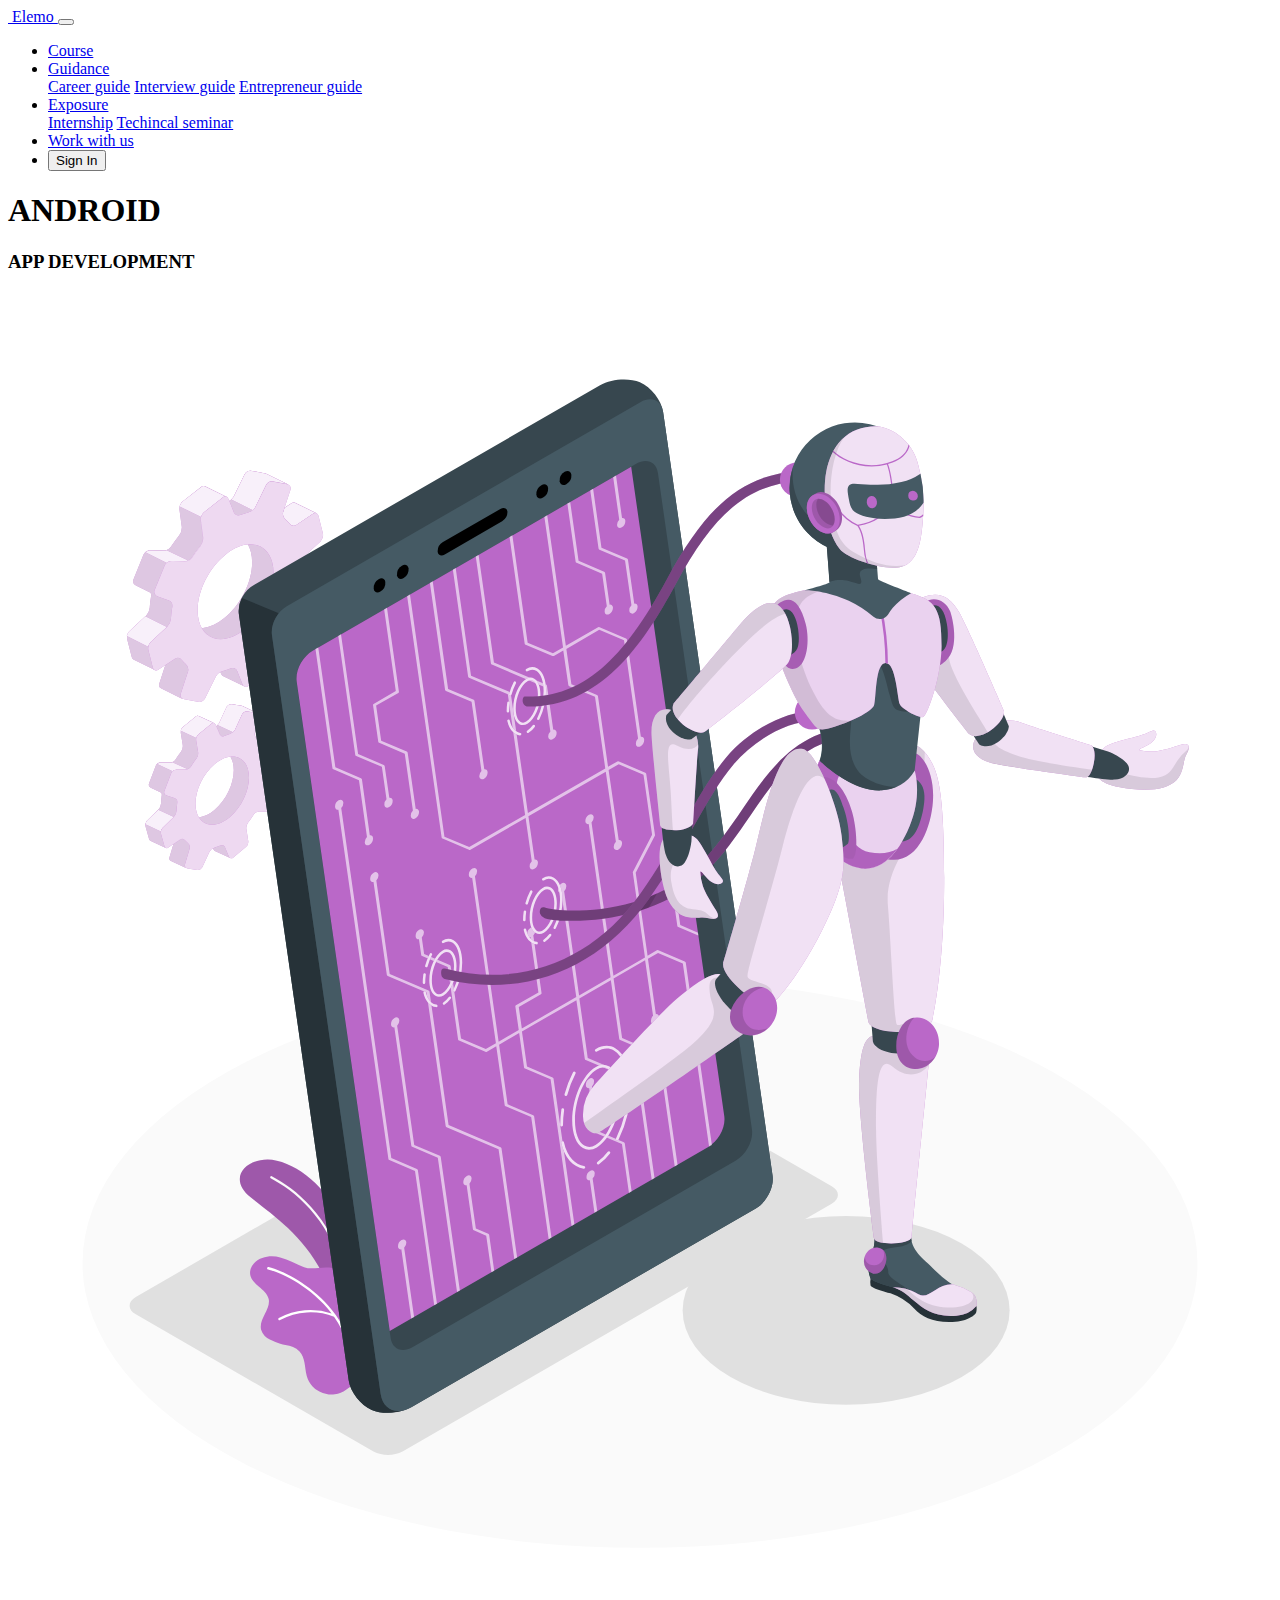
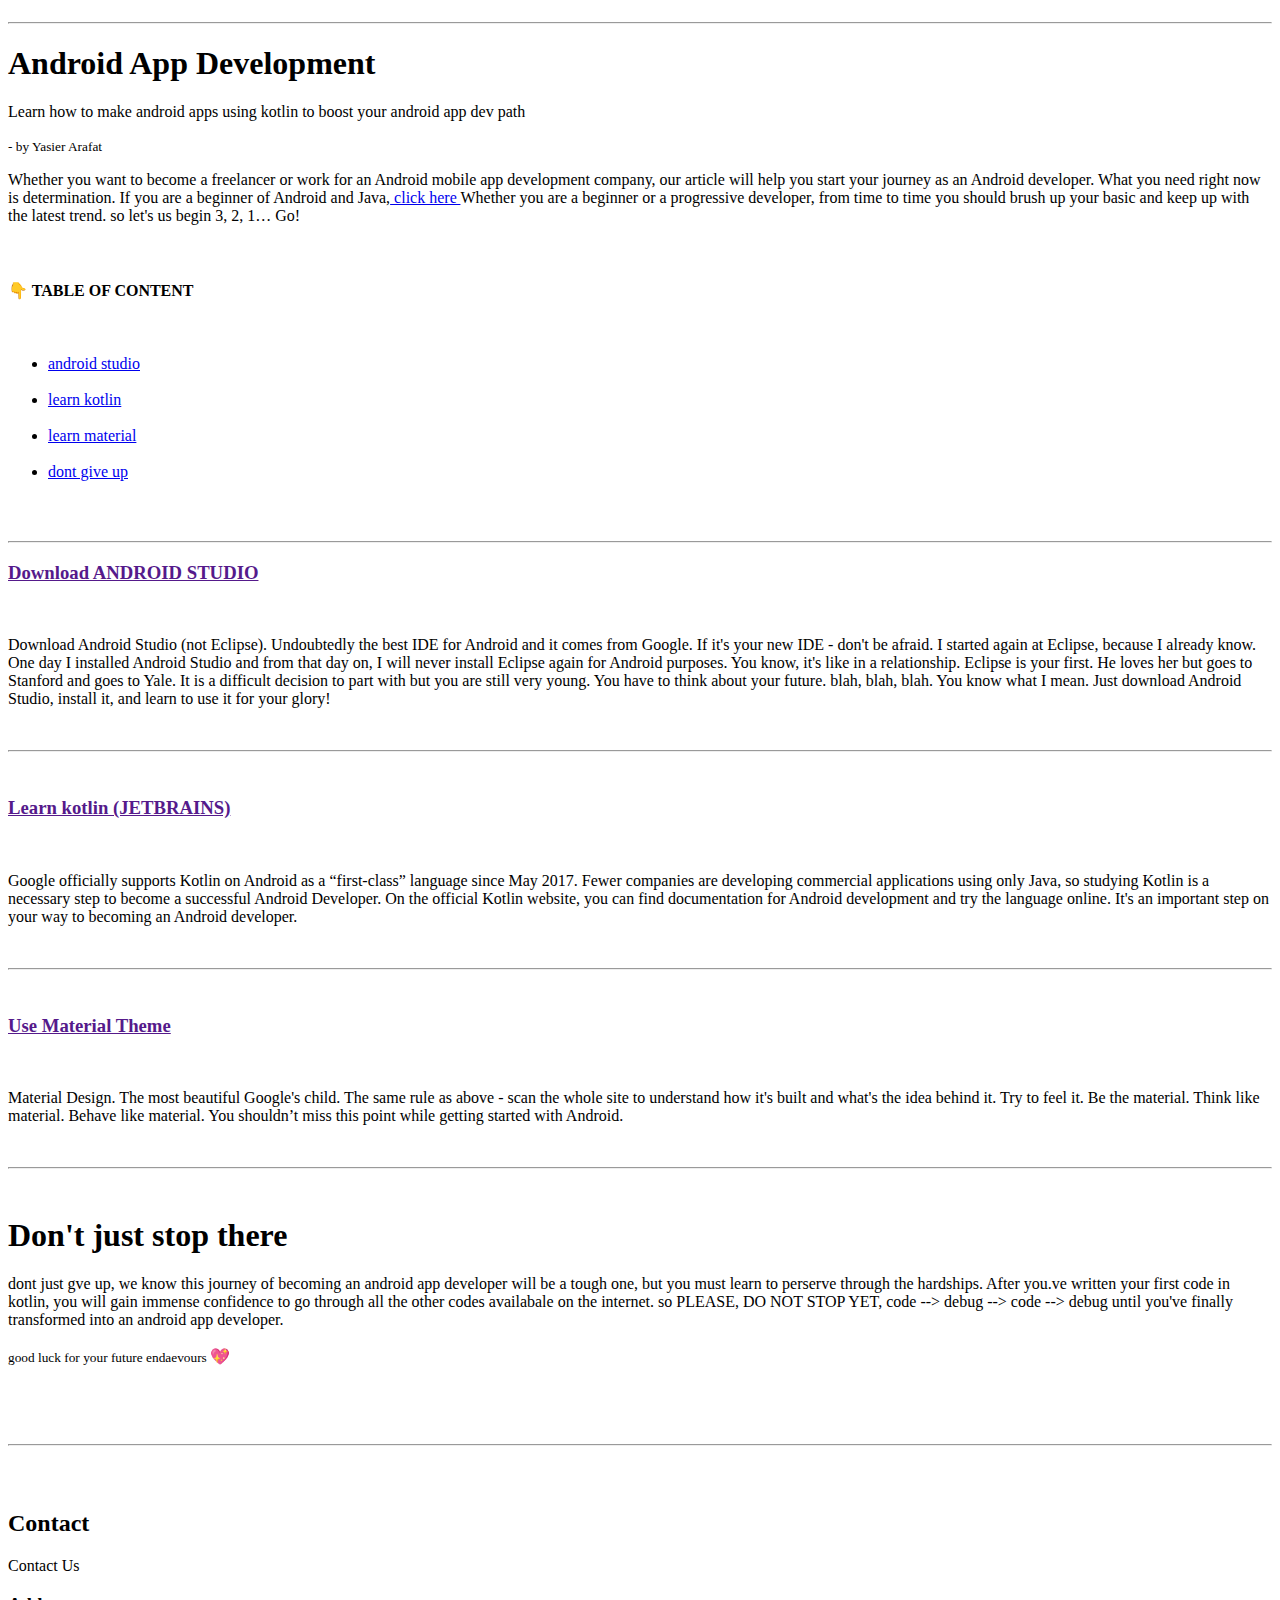
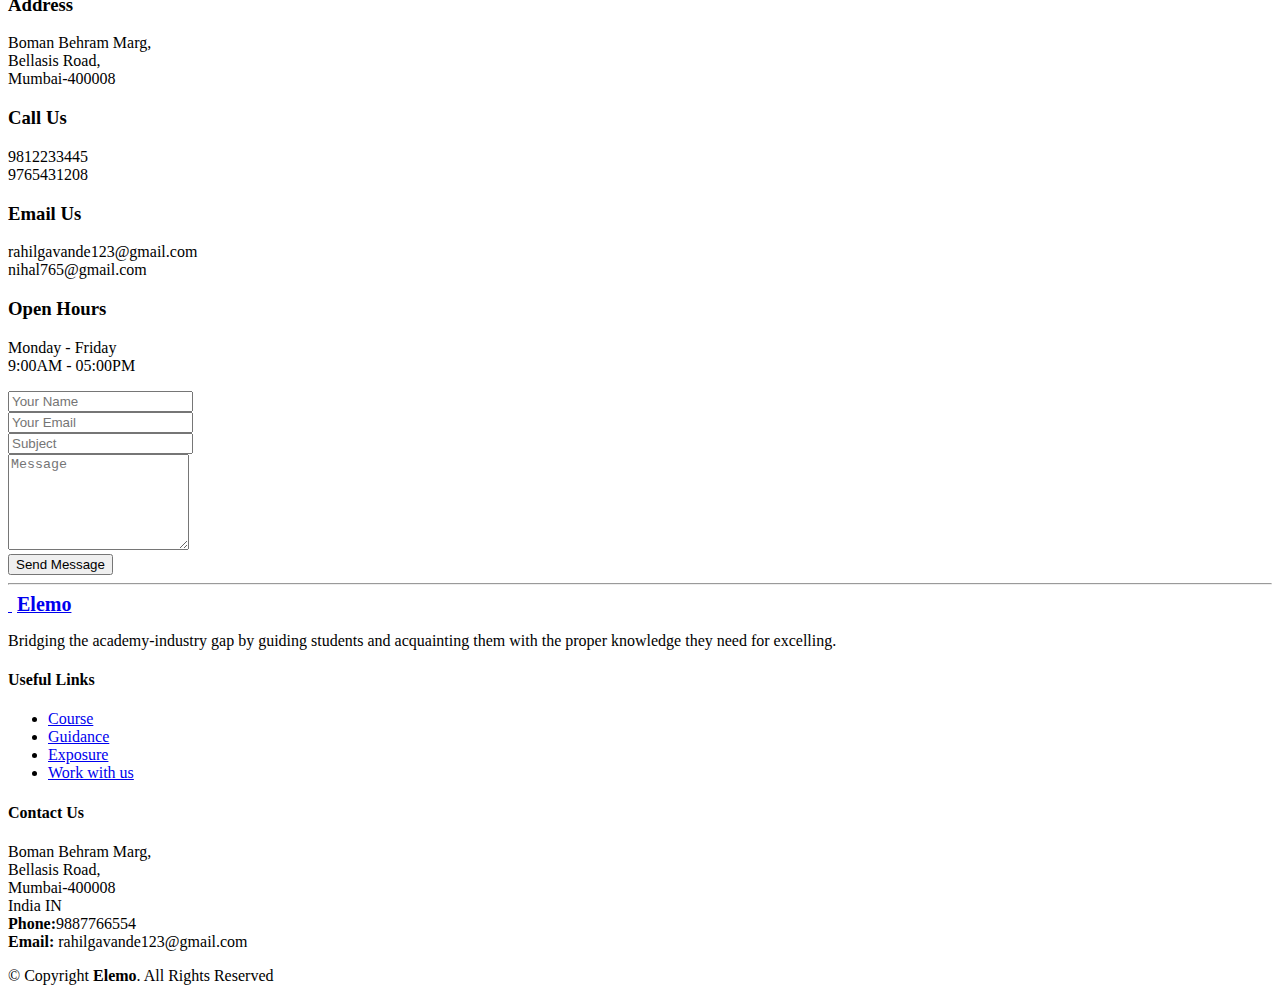
==== android-course.html @ d75564a5 "new" ====
<!doctype html>
<html lang="en">

<head>
	<!-- Required meta tags -->
	<meta charset="utf-8">
	<meta name="viewport" content="width=device-width, initial-scale=1, shrink-to-fit=no">
	<!-- flaticon-->
	<!-- <link rel=”stylesheet” href=”https://cdn-uicons.flaticon.com/uicons-regular-rounded/css/uicons-regular-rounded.css”> -->
	<!-- Bootstrap CSS -->
	<link rel="stylesheet" href="https://cdn.jsdelivr.net/npm/bootstrap@4.6.1/dist/css/bootstrap.min.css" integrity="sha384-zCbKRCUGaJDkqS1kPbPd7TveP5iyJE0EjAuZQTgFLD2ylzuqKfdKlfG/eSrtxUkn" crossorigin="anonymous">
	<!-- Font-awesome CDN-->
	<link rel="stylesheet" href="https://cdn.jsdelivr.net/npm/@fortawesome/fontawesome-free@5.15.4/css/fontawesome.min.css" integrity="sha384-jLKHWM3JRmfMU0A5x5AkjWkw/EYfGUAGagvnfryNV3F9VqM98XiIH7VBGVoxVSc7" crossorigin="anonymous">
	<!-- main css pge-->
	<link rel="stylesheet" href="assets/css/course-all.css">
	<script src="https://kit.fontawesome.com/c7712fda9c.js" crossorigin="anonymous"></script>
	<title>elemo</title>
</head>

<body>
	<nav class="navbar sticky-top navbar-expand-lg navbar-light">
		<a class="navbar-brand" href="/index.html"><img src="\assets\svg\preferences-options-settings-gear-svgrepo-com.svg" class="logo" alt=""> Elemo </a>
		<button class="navbar-toggler" type="button" data-toggle="collapse" data-target="#navbarNavDropdown" aria-controls="navbarNavDropdown" aria-expanded="false" aria-label="Toggle navigation"> <span class="navbar-toggler-icon"></span> </button>
		<div class="collapse navbar-collapse" id="navbarNavDropdown">
			<ul class="navbar-nav ml-auto">
				<li class="nav-item active">
					<!-- <a class="nav-link" href="#">Home <span class="sr-only">(current)</span></a> --><a class="nav-link" href="/course.html"> Course </a> </li>
				<li class="nav-item dropdown"> <a class="nav-link dropdown-toggle" href="#" id="navbarDropdownMenuLink" role="button" data-toggle="dropdown" aria-expanded="false">
                    Guidance
                    </a>
					<div class="dropdown-menu" aria-labelledby="navbarDropdownMenuLink"> <a class="dropdown-item" href="#">Career guide</a> <a class="dropdown-item" href="/interview.html">Interview guide</a> <a class="dropdown-item" href="#">Entrepreneur guide</a> </div>
				</li>
				<li class="nav-item dropdown"> <a class="nav-link dropdown-toggle" href="#" id="navbarDropdownMenuLink" role="button" data-toggle="dropdown" aria-expanded="false">
                    Exposure
                    </a>
					<div class="dropdown-menu" aria-labelledby="navbarDropdownMenuLink"> <a class="dropdown-item" href="#">Internship</a> <a class="dropdown-item" href="/seminar.html">Techincal seminar</a> </div>
				</li>
				<li class="nav-item"> <a class="nav-link" href="/intern_form.html">Work with us</a> </li>
				<li class="nav-item">
					<a href="/sig-in.html">
						<button type="button" class="btn">Sign In</button>
					</a>
				</li>
			</ul>
		</div>
	</nav>
	<!-- make it look like a card, add border box in h1,h3 and another one in the whole section , give it some shadow -->
	<section class=" d-flex align-items-center sec1">
		<div class="container">
			<div class="row">
				<div class="col-lg-6 d-flex flex-column justify-content-center">
					<h1 class="headings">ANDROID </h1>
					<h3 class="headings sec-head "> APP DEVELOPMENT   </h3> </div>
				<div class="col-lg-6 hero-img"> <img src="assets\svg\mainan.svg" class="img-fluid" alt="">
					<svg class="animated" id="freepik_stories-android" xmlns="http://www.w3.org/2000/svg" viewBox="0 0 500 500" version="1.1" xmlns:xlink="http://www.w3.org/1999/xlink" xmlns:svgjs="http://svgjs.com/svgjs">
						<style>
						svg#freepik_stories-android:not(.animated) .animable {
							opacity: 0;
						}
						
						svg#freepik_stories-android.animated #freepik--Floor--inject-12 {
							animation: 1s 1 forwards cubic-bezier(.36, -0.01, .5, 1.38) slideLeft;
							animation-delay: 0s;
						}
						
						svg#freepik_stories-android.animated #freepik--Shadows--inject-12 {
							animation: 1s 1 forwards cubic-bezier(.36, -0.01, .5, 1.38) slideRight;
							animation-delay: 0s;
						}
						
						svg#freepik_stories-android.animated #freepik--Plant--inject-12 {
							animation: 1s 1 forwards cubic-bezier(.36, -0.01, .5, 1.38) slideRight;
							animation-delay: 0s;
						}
						
						svg#freepik_stories-android.animated #freepik--Gears--inject-12 {
							animation: 1s 1 forwards cubic-bezier(.36, -0.01, .5, 1.38) lightSpeedLeft;
							animation-delay: 0s;
						}
						
						svg#freepik_stories-android.animated #freepik--Device--inject-12 {
							animation: 1s 1 forwards cubic-bezier(.36, -0.01, .5, 1.38) lightSpeedRight;
							animation-delay: 0s;
						}
						
						svg#freepik_stories-android.animated #freepik--Android--inject-12 {
							animation: 1s 1 forwards cubic-bezier(.36, -0.01, .5, 1.38) slideRight;
							animation-delay: 0s;
						}
						
						@keyframes slideLeft {
							0% {
								opacity: 0;
								transform: translateX(-30px);
							}
							100% {
								opacity: 1;
								transform: translateX(0);
							}
						}
						
						@keyframes slideRight {
							0% {
								opacity: 0;
								transform: translateX(30px);
							}
							100% {
								opacity: 1;
								transform: translateX(0);
							}
						}
						
						@keyframes lightSpeedLeft {
							from {
								transform: translate3d(-50%, 0, 0) skewX(20deg);
								opacity: 0;
							}
							60% {
								transform: skewX(-10deg);
								opacity: 1;
							}
							80% {
								transform: skewX(2deg);
							}
							to {
								opacity: 1;
								transform: translate3d(0, 0, 0);
							}
						}
						
						@keyframes lightSpeedRight {
							from {
								transform: translate3d(50%, 0, 0) skewX(-20deg);
								opacity: 0;
							}
							60% {
								transform: skewX(10deg);
								opacity: 1;
							}
							80% {
								transform: skewX(-2deg);
							}
							to {
								opacity: 1;
								transform: translate3d(0, 0, 0);
							}
						}
						</style>
						<g id="freepik--Floor--inject-12" class="animable" style="transform-origin: 250px 377.09px;">
							<ellipse id="freepik--floor--inject-12" cx="250" cy="377.09" rx="220.52" ry="112.57" style="fill: rgb(250, 250, 250); transform-origin: 250px 377.09px;" class="animable"></ellipse>
						</g>
						<g id="freepik--Shadows--inject-12" class="animable" style="transform-origin: 222.154px 371.97px;">
							<path id="freepik--Shadow--inject-12" d="M144.39,451.45,50.55,397.28c-3.27-1.89-3.27-5,0-6.85l169.6-97.94a13.11,13.11,0,0,1,11.86,0l93.83,54.17c3.28,1.89,3.28,5,0,6.85L156.25,451.45A13.11,13.11,0,0,1,144.39,451.45Z" style="fill: rgb(224, 224, 224); transform-origin: 188.199px 371.97px;" class="animable"></path>
							<ellipse id="freepik--shadow--inject-12" cx="331.54" cy="395.71" rx="64.67" ry="37.34" style="fill: rgb(224, 224, 224); transform-origin: 331.54px 395.71px;" class="animable"></ellipse>
						</g>
						<g id="freepik--Plant--inject-12" class="animable" style="transform-origin: 119.837px 382.542px;">
							<g id="freepik--Plants--inject-12" class="animable" style="transform-origin: 119.837px 382.542px;">
								<path d="M142.32,399.38s-2.27-22.05-8.69-36.33-16.7-24.12-27.29-26.55-20.7,6.14-10.24,14.6,28.51,19.8,34.13,46.51Z" style="fill: rgb(186, 104, 200); transform-origin: 117.009px 367.731px;" id="el0cl4b2ku9mf" class="animable"></path>
								<g id="eldg9k4yztr0n">
									<path d="M142.32,399.38s-2.27-22.05-8.69-36.33-16.7-24.12-27.29-26.55-20.7,6.14-10.24,14.6,28.51,19.8,34.13,46.51Z" style="opacity: 0.15; transform-origin: 117.009px 367.731px;" class="animable"></path>
								</g>
								<path d="M135.78,398.87a.45.45,0,0,1-.44-.43c-1.68-34.41-20.41-49.22-31.43-55a.45.45,0,0,1,.42-.79c11.18,5.86,30.19,20.89,31.9,55.74a.45.45,0,0,1-.42.47Z" style="fill: rgb(250, 250, 250); transform-origin: 119.972px 370.744px;" id="el3ja6wnpwly3" class="animable"></path>
								<path d="M96,379.27c-1,3.13,1.19,5.3,3.29,7.06,1.62,1.35,3.38,2.82,3.83,4.88.89,4.17-4,8-3,12.13a6.59,6.59,0,0,0,3.47,3.88,43.26,43.26,0,0,0,4.09,1.74,17.14,17.14,0,0,0,2.06.5,9.51,9.51,0,0,1,5.59,2.5c2.28,2.47,2,6.26,2.81,9.53l0,.11a10.07,10.07,0,0,0,15.6,5.5l11.51-8.2a15.44,15.44,0,0,0,1.9-13.75,12.24,12.24,0,0,0-3.94-5.79c-2.18-1.71-4.41-2.3-5.59-5.1a25.51,25.51,0,0,1-1.31-5.84,13.68,13.68,0,0,0-1.89-5.63,10.38,10.38,0,0,0-7.36-4c-3.33-.42-6.81,1-9.93-.16s-6.13-3-9.45-3.87c-3.62-.91-7.79-.42-10.5,2.51A5.43,5.43,0,0,0,96,379.27Z" style="fill: rgb(186, 104, 200); transform-origin: 121.864px 401.674px;" id="el41z0fxwkaaa" class="animable"></path>
								<path d="M129.72,397.68a.56.56,0,0,0-.14-.2c-8.56-12.12-22-17.87-26.51-18.88a.47.47,0,0,0-.56.36.48.48,0,0,0,.36.57c4.29,1,16.75,6.27,25.14,17.39a26.19,26.19,0,0,0-20.88,1.82.48.48,0,0,0-.14.66.5.5,0,0,0,.38.22.57.57,0,0,0,.28-.08,25.27,25.27,0,0,1,21.32-1.3,39.77,39.77,0,0,1,7.13,24.47.48.48,0,0,0,.42.49h0a.48.48,0,0,0,.49-.46A40.59,40.59,0,0,0,129.72,397.68Z" style="fill: rgb(255, 255, 255); transform-origin: 119.774px 400.895px;" id="elbpfm37wyk7p" class="animable"></path>
							</g>
						</g>
						<g id="freepik--Gears--inject-12" class="animable" style="transform-origin: 85.8174px 142.549px;">
							<g id="freepik--gears--inject-12" class="animable" style="transform-origin: 85.8174px 142.549px;">
								<path d="M101,164.6h0a1,1,0,0,0-1,.13l-2,1.38-.36,1.19a2.23,2.23,0,0,0,.78,2.15,9.54,9.54,0,0,1,1.06,1,1.54,1.54,0,0,0,2,.31l4.64-3.23a1,1,0,0,1,1-.14Zm-6,17.09c-1-3.66-3.74-5.39-7-5a9.1,9.1,0,0,1,.88,2.13c1.64,5.81-1.6,14.3-7.21,19a12.09,12.09,0,0,1-6.08,2.9c2.34,3.84,7.38,4,12.23,0C93.33,196,96.56,187.5,94.92,181.69Zm-2.22-25h0a1.25,1.25,0,0,0-.4-.13l-3.78-.6a2,2,0,0,0-2,1l-2.92,6.32a2.77,2.77,0,0,1-.7.86h0a3.52,3.52,0,0,1-.56.39l1.4,3.32a1.34,1.34,0,0,0,1.82.65,19.9,19.9,0,0,1,2.22-.8A3.55,3.55,0,0,0,89,167a2.57,2.57,0,0,0,.71-.86l2.91-6.33a2,2,0,0,1,2-1l3.79.6a1.41,1.41,0,0,1,.38.11Zm-4.9,60.11a1,1,0,0,1-.4-.5l-1.61-3.8A1.35,1.35,0,0,0,84,211.8a18,18,0,0,1-2.22.8,2.62,2.62,0,0,0-.69.31l.21.49a1.06,1.06,0,0,0,.53.57h0ZM75.42,160.57a1.16,1.16,0,0,0-.42-.08,1.09,1.09,0,0,0-.66.28l-5.19,4.3a1.21,1.21,0,0,0-.19.2.65.65,0,0,0-.13.16,3,3,0,0,0-.42.83,1.17,1.17,0,0,1,0,.2h0a2.05,2.05,0,0,0-.06.84l.78,4.89a3.57,3.57,0,0,1-.64,2.41,39.25,39.25,0,0,0-2.29,3.28,2.59,2.59,0,0,1-1.14.93,2.7,2.7,0,0,1-.48.16.85.85,0,0,1-.23,0,1.12,1.12,0,0,1-.32,0H60.32l-.29,0-.26.07h0a1.69,1.69,0,0,0-.28.12,2.76,2.76,0,0,0-.49.32,2,2,0,0,0-.51.7l-2.71,7.13a1.33,1.33,0,0,0,.72,1.65L60.64,191a1.52,1.52,0,0,1,.18.95,27.8,27.8,0,0,0-.31,3.36,3.8,3.8,0,0,1-1,2.31l-.05,0L55,202.07a1.64,1.64,0,0,0-.21.25s0,0,0,.05a1.17,1.17,0,0,0-.17.31,2.42,2.42,0,0,0-.21,1.68l1.39,4.93a1.08,1.08,0,0,0,.5.66l6.12,2.84a1,1,0,0,1-.47-.64l-1.39-4.93a2.06,2.06,0,0,1,0-1,2.43,2.43,0,0,1,.65-1.33l4.48-4.37,0-.05a3.87,3.87,0,0,0,1-2.32,25.92,25.92,0,0,1,.31-3.35,1.73,1.73,0,0,0-1.16-1.8l-3-1a1.36,1.36,0,0,1-.92-1.73l2.71-7.13a1.91,1.91,0,0,1,.51-.7,2.28,2.28,0,0,1,1.44-.56h3.59a2.33,2.33,0,0,0,1-.23,2.54,2.54,0,0,0,1.14-.93c.71-1.13,1.48-2.23,2.29-3.28a3.53,3.53,0,0,0,.64-2.41l-.78-4.88a2,2,0,0,1,0-.86,2.66,2.66,0,0,1,.8-1.38l5.19-4.3a1,1,0,0,1,1.08-.2ZM71.92,213a2.26,2.26,0,0,0-.78-2.15,8.67,8.67,0,0,1-1.06-1,1.54,1.54,0,0,0-2-.33l-2.66,1.84-1.56,5.22a1.13,1.13,0,0,0,.62,1.37h0l6.16,2.87a1.15,1.15,0,0,1-.62-1.39Z" style="fill: rgb(186, 104, 200); transform-origin: 80.7323px 188.382px;" id="el8f8wk0gp7pp" class="animable"></path>
								<g id="elhy1ik0wp1xd">
									<path d="M101,164.6h0a1,1,0,0,0-1,.13l-2,1.38-.36,1.19a2.23,2.23,0,0,0,.78,2.15,9.54,9.54,0,0,1,1.06,1,1.54,1.54,0,0,0,2,.31l4.64-3.23a1,1,0,0,1,1-.14Zm-6,17.09c-1-3.66-3.74-5.39-7-5a9.1,9.1,0,0,1,.88,2.13c1.64,5.81-1.6,14.3-7.21,19a12.09,12.09,0,0,1-6.08,2.9c2.34,3.84,7.38,4,12.23,0C93.33,196,96.56,187.5,94.92,181.69Zm-2.22-25h0a1.25,1.25,0,0,0-.4-.13l-3.78-.6a2,2,0,0,0-2,1l-2.92,6.32a2.77,2.77,0,0,1-.7.86h0a3.52,3.52,0,0,1-.56.39l1.4,3.32a1.34,1.34,0,0,0,1.82.65,19.9,19.9,0,0,1,2.22-.8A3.55,3.55,0,0,0,89,167a2.57,2.57,0,0,0,.71-.86l2.91-6.33a2,2,0,0,1,2-1l3.79.6a1.41,1.41,0,0,1,.38.11Zm-4.9,60.11a1,1,0,0,1-.4-.5l-1.61-3.8A1.35,1.35,0,0,0,84,211.8a18,18,0,0,1-2.22.8,2.62,2.62,0,0,0-.69.31l.21.49a1.06,1.06,0,0,0,.53.57h0ZM75.42,160.57a1.16,1.16,0,0,0-.42-.08,1.09,1.09,0,0,0-.66.28l-5.19,4.3a1.21,1.21,0,0,0-.19.2.65.65,0,0,0-.13.16,3,3,0,0,0-.42.83,1.17,1.17,0,0,1,0,.2h0a2.05,2.05,0,0,0-.06.84l.78,4.89a3.57,3.57,0,0,1-.64,2.41,39.25,39.25,0,0,0-2.29,3.28,2.59,2.59,0,0,1-1.14.93,2.7,2.7,0,0,1-.48.16.85.85,0,0,1-.23,0,1.12,1.12,0,0,1-.32,0H60.32l-.29,0-.26.07h0a1.69,1.69,0,0,0-.28.12,2.76,2.76,0,0,0-.49.32,2,2,0,0,0-.51.7l-2.71,7.13a1.33,1.33,0,0,0,.72,1.65L60.64,191a1.52,1.52,0,0,1,.18.95,27.8,27.8,0,0,0-.31,3.36,3.8,3.8,0,0,1-1,2.31l-.05,0L55,202.07a1.64,1.64,0,0,0-.21.25s0,0,0,.05a1.17,1.17,0,0,0-.17.31,2.42,2.42,0,0,0-.21,1.68l1.39,4.93a1.08,1.08,0,0,0,.5.66l6.12,2.84a1,1,0,0,1-.47-.64l-1.39-4.93a2.06,2.06,0,0,1,0-1,2.43,2.43,0,0,1,.65-1.33l4.48-4.37,0-.05a3.87,3.87,0,0,0,1-2.32,25.92,25.92,0,0,1,.31-3.35,1.73,1.73,0,0,0-1.16-1.8l-3-1a1.36,1.36,0,0,1-.92-1.73l2.71-7.13a1.91,1.91,0,0,1,.51-.7,2.28,2.28,0,0,1,1.44-.56h3.59a2.33,2.33,0,0,0,1-.23,2.54,2.54,0,0,0,1.14-.93c.71-1.13,1.48-2.23,2.29-3.28a3.53,3.53,0,0,0,.64-2.41l-.78-4.88a2,2,0,0,1,0-.86,2.66,2.66,0,0,1,.8-1.38l5.19-4.3a1,1,0,0,1,1.08-.2ZM71.92,213a2.26,2.26,0,0,0-.78-2.15,8.67,8.67,0,0,1-1.06-1,1.54,1.54,0,0,0-2-.33l-2.66,1.84-1.56,5.22a1.13,1.13,0,0,0,.62,1.37h0l6.16,2.87a1.15,1.15,0,0,1-.62-1.39Z" style="fill: rgb(255, 255, 255); opacity: 0.7; transform-origin: 80.7323px 188.382px;" class="animable"></path>
								</g>
								<g id="eltkoksletp7">
									<path d="M101,164.6h0a1,1,0,0,0-1,.13l-2,1.38-.36,1.19a2.23,2.23,0,0,0,.78,2.15,9.54,9.54,0,0,1,1.06,1,1.54,1.54,0,0,0,2,.31l4.64-3.23a1,1,0,0,1,1-.14Zm-6,17.09c-1-3.66-3.74-5.39-7-5a9.1,9.1,0,0,1,.88,2.13c1.64,5.81-1.6,14.3-7.21,19a12.09,12.09,0,0,1-6.08,2.9c2.34,3.84,7.38,4,12.23,0C93.33,196,96.56,187.5,94.92,181.69Zm-2.22-25h0a1.25,1.25,0,0,0-.4-.13l-3.78-.6a2,2,0,0,0-2,1l-2.92,6.32a2.77,2.77,0,0,1-.7.86h0a3.52,3.52,0,0,1-.56.39l1.4,3.32a1.34,1.34,0,0,0,1.82.65,19.9,19.9,0,0,1,2.22-.8A3.55,3.55,0,0,0,89,167a2.57,2.57,0,0,0,.71-.86l2.91-6.33a2,2,0,0,1,2-1l3.79.6a1.41,1.41,0,0,1,.38.11Zm-4.9,60.11a1,1,0,0,1-.4-.5l-1.61-3.8A1.35,1.35,0,0,0,84,211.8a18,18,0,0,1-2.22.8,2.62,2.62,0,0,0-.69.31l.21.49a1.06,1.06,0,0,0,.53.57h0ZM75.42,160.57a1.16,1.16,0,0,0-.42-.08,1.09,1.09,0,0,0-.66.28l-5.19,4.3a1.21,1.21,0,0,0-.19.2.65.65,0,0,0-.13.16,3,3,0,0,0-.42.83,1.17,1.17,0,0,1,0,.2h0a2.05,2.05,0,0,0-.06.84l.78,4.89a3.57,3.57,0,0,1-.64,2.41,39.25,39.25,0,0,0-2.29,3.28,2.59,2.59,0,0,1-1.14.93,2.7,2.7,0,0,1-.48.16.85.85,0,0,1-.23,0,1.12,1.12,0,0,1-.32,0H60.32l-.29,0-.26.07h0a1.69,1.69,0,0,0-.28.12,2.76,2.76,0,0,0-.49.32,2,2,0,0,0-.51.7l-2.71,7.13a1.33,1.33,0,0,0,.72,1.65L60.64,191a1.52,1.52,0,0,1,.18.95,27.8,27.8,0,0,0-.31,3.36,3.8,3.8,0,0,1-1,2.31l-.05,0L55,202.07a1.64,1.64,0,0,0-.21.25s0,0,0,.05a1.17,1.17,0,0,0-.17.31,2.42,2.42,0,0,0-.21,1.68l1.39,4.93a1.08,1.08,0,0,0,.5.66l6.12,2.84a1,1,0,0,1-.47-.64l-1.39-4.93a2.06,2.06,0,0,1,0-1,2.43,2.43,0,0,1,.65-1.33l4.48-4.37,0-.05a3.87,3.87,0,0,0,1-2.32,25.92,25.92,0,0,1,.31-3.35,1.73,1.73,0,0,0-1.16-1.8l-3-1a1.36,1.36,0,0,1-.92-1.73l2.71-7.13a1.91,1.91,0,0,1,.51-.7,2.28,2.28,0,0,1,1.44-.56h3.59a2.33,2.33,0,0,0,1-.23,2.54,2.54,0,0,0,1.14-.93c.71-1.13,1.48-2.23,2.29-3.28a3.53,3.53,0,0,0,.64-2.41l-.78-4.88a2,2,0,0,1,0-.86,2.66,2.66,0,0,1,.8-1.38l5.19-4.3a1,1,0,0,1,1.08-.2ZM71.92,213a2.26,2.26,0,0,0-.78-2.15,8.67,8.67,0,0,1-1.06-1,1.54,1.54,0,0,0-2-.33l-2.66,1.84-1.56,5.22a1.13,1.13,0,0,0,.62,1.37h0l6.16,2.87a1.15,1.15,0,0,1-.62-1.39Z" style="opacity: 0.05; transform-origin: 80.7323px 188.382px;" class="animable"></path>
								</g>
								<path d="M65.61,200.56l-4.48,4.37a2.43,2.43,0,0,0-.65,1.33l-6.13-2.85a2.94,2.94,0,0,1,.22-.73,1.17,1.17,0,0,1,.17-.31s0,0,0-.05a1.64,1.64,0,0,1,.21-.25l4.5-4.37Z" style="fill: rgb(186, 104, 200); transform-origin: 59.98px 201.98px;" id="el3i2v8hktx2p" class="animable"></path>
								<path d="M71.16,181.67a2.33,2.33,0,0,1-1,.23H66.55a2.28,2.28,0,0,0-1.44.56L59,179.61a2.76,2.76,0,0,1,.49-.32,1.69,1.69,0,0,1,.28-.12h0l.26-.07.29,0H64a1.12,1.12,0,0,0,.32,0l.23,0,.46-.17h0Z" style="fill: rgb(186, 104, 200); transform-origin: 65.08px 180.695px;" id="el8ka6m99sgla" class="animable"></path>
								<path d="M107.08,167.44a1,1,0,0,0-1,.16l-4.64,3.23a1.55,1.55,0,0,1-2-.33,8.67,8.67,0,0,0-1.06-1,2.23,2.23,0,0,1-.78-2.15l.36-1.18,2-1.39a1,1,0,0,1,1-.14h0Z" style="fill: rgb(186, 104, 200); transform-origin: 102.32px 167.811px;" id="el5yctxwy21a" class="animable"></path>
								<path d="M98.83,159.5a1.41,1.41,0,0,0-.38-.11l-3.79-.6a2,2,0,0,0-2,1l-2.91,6.33A2.57,2.57,0,0,1,89,167l-6.14-2.86a2.77,2.77,0,0,0,.7-.86l2.92-6.32a2,2,0,0,1,2-1l3.78.6a1.25,1.25,0,0,1,.4.13h0Z" style="fill: rgb(186, 104, 200); transform-origin: 90.845px 161.472px;" id="elxnt3bv5ombp" class="animable"></path>
								<path d="M81.57,163.43a1,1,0,0,0-1.08.2l-5.19,4.3a2.66,2.66,0,0,0-.8,1.38l-6.14-2.85a1.17,1.17,0,0,0,0-.2,3,3,0,0,1,.42-.83.65.65,0,0,1,.13-.16,1.21,1.21,0,0,1,.19-.2l5.19-4.3a1.09,1.09,0,0,1,.66-.28,1.16,1.16,0,0,1,.42.08Z" style="fill: rgb(186, 104, 200); transform-origin: 74.965px 164.9px;" id="ely75dujuvw4r" class="animable"></path>
								<g id="el1d2xylu15qm">
									<path d="M65.61,200.56l-4.48,4.37a2.43,2.43,0,0,0-.65,1.33l-6.13-2.85a2.94,2.94,0,0,1,.22-.73,1.17,1.17,0,0,1,.17-.31s0,0,0-.05a1.64,1.64,0,0,1,.21-.25l4.5-4.37Z" style="fill: rgb(255, 255, 255); opacity: 0.9; transform-origin: 59.98px 201.98px;" class="animable"></path>
								</g>
								<g id="elzo8ltbbsh9j">
									<path d="M71.16,181.67a2.33,2.33,0,0,1-1,.23H66.55a2.28,2.28,0,0,0-1.44.56L59,179.61a2.76,2.76,0,0,1,.49-.32,1.69,1.69,0,0,1,.28-.12h0l.26-.07.29,0H64a1.12,1.12,0,0,0,.32,0l.23,0,.46-.17h0Z" style="fill: rgb(255, 255, 255); opacity: 0.9; transform-origin: 65.08px 180.695px;" class="animable"></path>
								</g>
								<g id="elcnirzg6f9fd">
									<path d="M107.08,167.44a1,1,0,0,0-1,.16l-4.64,3.23a1.55,1.55,0,0,1-2-.33,8.67,8.67,0,0,0-1.06-1,2.23,2.23,0,0,1-.78-2.15l.36-1.18,2-1.39a1,1,0,0,1,1-.14h0Z" style="fill: rgb(255, 255, 255); opacity: 0.9; transform-origin: 102.32px 167.811px;" class="animable"></path>
								</g>
								<g id="elekevavvbmib">
									<path d="M98.83,159.5a1.41,1.41,0,0,0-.38-.11l-3.79-.6a2,2,0,0,0-2,1l-2.91,6.33A2.57,2.57,0,0,1,89,167l-6.14-2.86a2.77,2.77,0,0,0,.7-.86l2.92-6.32a2,2,0,0,1,2-1l3.78.6a1.25,1.25,0,0,1,.4.13h0Z" style="fill: rgb(255, 255, 255); opacity: 0.9; transform-origin: 90.845px 161.472px;" class="animable"></path>
								</g>
								<g id="el2a8afn4qz5q">
									<path d="M81.57,163.43a1,1,0,0,0-1.08.2l-5.19,4.3a2.66,2.66,0,0,0-.8,1.38l-6.14-2.85a1.17,1.17,0,0,0,0-.2,3,3,0,0,1,.42-.83.65.65,0,0,1,.13-.16,1.21,1.21,0,0,1,.19-.2l5.19-4.3a1.09,1.09,0,0,1,.66-.28,1.16,1.16,0,0,1,.42.08Z" style="fill: rgb(255, 255, 255); opacity: 0.9; transform-origin: 74.965px 164.9px;" class="animable"></path>
								</g>
								<path d="M109,173.05l-1.38-4.93a.93.93,0,0,0-1.53-.52l-4.64,3.22a1.53,1.53,0,0,1-2-.32,8.67,8.67,0,0,0-1.06-1,2.26,2.26,0,0,1-.78-2.15l1.93-6.4a1.2,1.2,0,0,0-1.07-1.52l-3.78-.6a2,2,0,0,0-2,1l-2.91,6.32a3.48,3.48,0,0,1-2,1.56,18.56,18.56,0,0,0-2.22.8,1.34,1.34,0,0,1-1.83-.66L82.1,164a1,1,0,0,0-1.61-.38l-5.19,4.3a2.66,2.66,0,0,0-.85,2.23l.79,4.89a3.54,3.54,0,0,1-.65,2.41,39.25,39.25,0,0,0-2.29,3.28,2.78,2.78,0,0,1-2.16,1.17H66.55a2.18,2.18,0,0,0-1.94,1.26L61.9,190.3a1.34,1.34,0,0,0,.91,1.73l3,1a1.72,1.72,0,0,1,1.17,1.8,25.76,25.76,0,0,0-.31,3.35,3.87,3.87,0,0,1-1,2.32l-4.53,4.42a2.53,2.53,0,0,0-.62,2.29l1.39,4.93a.92.92,0,0,0,1.52.52l4.64-3.22a1.53,1.53,0,0,1,2,.32,9.44,9.44,0,0,0,1.06,1,2.26,2.26,0,0,1,.78,2.15L70,219.36a1.2,1.2,0,0,0,1.07,1.52l3.78.6a2,2,0,0,0,2-1l2.91-6.32a3.47,3.47,0,0,1,2-1.56,19.21,19.21,0,0,0,2.22-.8,1.33,1.33,0,0,1,1.82.66l1.61,3.8a1,1,0,0,0,1.62.38l5.18-4.3a2.66,2.66,0,0,0,.85-2.23l-.79-4.89a3.54,3.54,0,0,1,.65-2.41,39.25,39.25,0,0,0,2.29-3.28,2.78,2.78,0,0,1,2.16-1.17H103a2.2,2.2,0,0,0,2-1.26l2.71-7.13a1.35,1.35,0,0,0-.92-1.73l-3-1a1.72,1.72,0,0,1-1.16-1.8,29.8,29.8,0,0,0,.31-3.35,3.8,3.8,0,0,1,1-2.32l4.54-4.42A2.56,2.56,0,0,0,109,173.05ZM87.71,200.66c-5.62,4.66-11.5,3.73-13.13-2.08s1.59-14.3,7.21-19,11.5-3.73,13.13,2.08S93.33,196,87.71,200.66Z" style="fill: rgb(186, 104, 200); transform-origin: 84.7703px 190.155px;" id="eltyty33srr7q" class="animable"></path>
								<g id="elk4ltu2tqdgf">
									<path d="M109,173.05l-1.38-4.93a.93.93,0,0,0-1.53-.52l-4.64,3.22a1.53,1.53,0,0,1-2-.32,8.67,8.67,0,0,0-1.06-1,2.26,2.26,0,0,1-.78-2.15l1.93-6.4a1.2,1.2,0,0,0-1.07-1.52l-3.78-.6a2,2,0,0,0-2,1l-2.91,6.32a3.48,3.48,0,0,1-2,1.56,18.56,18.56,0,0,0-2.22.8,1.34,1.34,0,0,1-1.83-.66L82.1,164a1,1,0,0,0-1.61-.38l-5.19,4.3a2.66,2.66,0,0,0-.85,2.23l.79,4.89a3.54,3.54,0,0,1-.65,2.41,39.25,39.25,0,0,0-2.29,3.28,2.78,2.78,0,0,1-2.16,1.17H66.55a2.18,2.18,0,0,0-1.94,1.26L61.9,190.3a1.34,1.34,0,0,0,.91,1.73l3,1a1.72,1.72,0,0,1,1.17,1.8,25.76,25.76,0,0,0-.31,3.35,3.87,3.87,0,0,1-1,2.32l-4.53,4.42a2.53,2.53,0,0,0-.62,2.29l1.39,4.93a.92.92,0,0,0,1.52.52l4.64-3.22a1.53,1.53,0,0,1,2,.32,9.44,9.44,0,0,0,1.06,1,2.26,2.26,0,0,1,.78,2.15L70,219.36a1.2,1.2,0,0,0,1.07,1.52l3.78.6a2,2,0,0,0,2-1l2.91-6.32a3.47,3.47,0,0,1,2-1.56,19.21,19.21,0,0,0,2.22-.8,1.33,1.33,0,0,1,1.82.66l1.61,3.8a1,1,0,0,0,1.62.38l5.18-4.3a2.66,2.66,0,0,0,.85-2.23l-.79-4.89a3.54,3.54,0,0,1,.65-2.41,39.25,39.25,0,0,0,2.29-3.28,2.78,2.78,0,0,1,2.16-1.17H103a2.2,2.2,0,0,0,2-1.26l2.71-7.13a1.35,1.35,0,0,0-.92-1.73l-3-1a1.72,1.72,0,0,1-1.16-1.8,29.8,29.8,0,0,0,.31-3.35,3.8,3.8,0,0,1,1-2.32l4.54-4.42A2.56,2.56,0,0,0,109,173.05ZM87.71,200.66c-5.62,4.66-11.5,3.73-13.13-2.08s1.59-14.3,7.21-19,11.5-3.73,13.13,2.08S93.33,196,87.71,200.66Z" style="fill: rgb(255, 255, 255); opacity: 0.75; transform-origin: 84.7703px 190.155px;" class="animable"></path>
								</g>
								<path d="M113.59,76.25h0a1.4,1.4,0,0,0-1.43.15l-2.84,1.87-.54,1.66a3.11,3.11,0,0,0,1,3,14.83,14.83,0,0,1,1.46,1.5,2.15,2.15,0,0,0,2.81.51l6.61-4.36a1.45,1.45,0,0,1,1.4-.17Zm-9,23.73c-1.33-5.17-5.07-7.69-9.67-7.23a12.43,12.43,0,0,1,1.16,3c2.09,8.19-2.73,20-10.76,26.31a16.94,16.94,0,0,1-8.61,3.86c3.15,5.46,10.2,5.83,17.12.36C101.84,120,106.66,108.17,104.57,100Zm-2.25-35.15h0a2.3,2.3,0,0,0-.56-.19l-5.27-1A2.78,2.78,0,0,0,93.63,65l-4.31,8.76a3.8,3.8,0,0,1-1,1.17h0a4.32,4.32,0,0,1-.8.54l1.85,4.69a1.89,1.89,0,0,0,2.53,1,24.53,24.53,0,0,1,3.14-1,5.32,5.32,0,0,0,1.79-.94,3.46,3.46,0,0,0,1-1.19l4.3-8.75A2.79,2.79,0,0,1,105,67.89l5.29,1a1.83,1.83,0,0,1,.53.17Zm-8.95,84a1.5,1.5,0,0,1-.54-.72l-2.13-5.38a1.88,1.88,0,0,0-2.53-1A24.62,24.62,0,0,1,85,142.81a4.27,4.27,0,0,0-1,.41l.28.69a1.44,1.44,0,0,0,.72.82h0ZM78,69.73a1.27,1.27,0,0,0-.58-.13,1.56,1.56,0,0,0-.93.36l-7.42,5.85a1.77,1.77,0,0,0-.28.27,1,1,0,0,0-.19.22A4.35,4.35,0,0,0,68,77.45c0,.09,0,.19-.07.28h0a2.85,2.85,0,0,0-.12,1.17l.93,6.87a5,5,0,0,1-1,3.35c-1.18,1.45-2.28,3-3.31,4.52a3.64,3.64,0,0,1-1.64,1.26,2.74,2.74,0,0,1-.67.21,1.65,1.65,0,0,1-.32.06,2.27,2.27,0,0,1-.45,0l-5-.12h-.13a1.83,1.83,0,0,0-.4,0,1.53,1.53,0,0,0-.37.08s0,0,0,0a2.56,2.56,0,0,0-.4.16,3.07,3.07,0,0,0-.69.43,2.7,2.7,0,0,0-.74,1l-4,9.89a1.85,1.85,0,0,0,1,2.34l5.77,2.86a2.24,2.24,0,0,1,.22,1.34,40.3,40.3,0,0,0-.56,4.68,5.35,5.35,0,0,1-1.46,3.21l-.08.07-6.44,6a1.43,1.43,0,0,0-.3.35l0,.06a1.4,1.4,0,0,0-.24.43,3.38,3.38,0,0,0-.36,2.35l1.78,7a1.41,1.41,0,0,0,.67.94l8.47,4.19a1.44,1.44,0,0,1-.64-.91l-1.77-7a3,3,0,0,1,0-1.34,3.44,3.44,0,0,1,1-1.84l6.42-6,.08-.06a5.52,5.52,0,0,0,1.48-3.21,36.49,36.49,0,0,1,.55-4.69,2.41,2.41,0,0,0-1.57-2.56l-4.16-1.51A1.9,1.9,0,0,1,58,110.89l4-9.89a2.42,2.42,0,0,1,.74-1,3.14,3.14,0,0,1,2-.74l5,.12a3.45,3.45,0,0,0,1.42-.3,3.71,3.71,0,0,0,1.64-1.26c1-1.56,2.14-3.08,3.31-4.52a4.87,4.87,0,0,0,1-3.35l-.93-6.86a2.89,2.89,0,0,1,.11-1.19A3.6,3.6,0,0,1,77.57,80L85,74.18a1.41,1.41,0,0,1,1.53-.24ZM71.27,143a3.15,3.15,0,0,0-1-3,14.62,14.62,0,0,1-1.44-1.5,2.15,2.15,0,0,0-2.81-.53l-3.78,2.49-2.38,7.24a1.6,1.6,0,0,0,.83,2h0l8.53,4.23a1.6,1.6,0,0,1-.83-2Z" style="fill: rgb(186, 104, 200); transform-origin: 84.5788px 108.765px;" id="elul5ihmpfbba" class="animable"></path>
								<g id="eltg4dbd1jbl">
									<path d="M113.59,76.25h0a1.4,1.4,0,0,0-1.43.15l-2.84,1.87-.54,1.66a3.11,3.11,0,0,0,1,3,14.83,14.83,0,0,1,1.46,1.5,2.15,2.15,0,0,0,2.81.51l6.61-4.36a1.45,1.45,0,0,1,1.4-.17Zm-9,23.73c-1.33-5.17-5.07-7.69-9.67-7.23a12.43,12.43,0,0,1,1.16,3c2.09,8.19-2.73,20-10.76,26.31a16.94,16.94,0,0,1-8.61,3.86c3.15,5.46,10.2,5.83,17.12.36C101.84,120,106.66,108.17,104.57,100Zm-2.25-35.15h0a2.3,2.3,0,0,0-.56-.19l-5.27-1A2.78,2.78,0,0,0,93.63,65l-4.31,8.76a3.8,3.8,0,0,1-1,1.17h0a4.32,4.32,0,0,1-.8.54l1.85,4.69a1.89,1.89,0,0,0,2.53,1,24.53,24.53,0,0,1,3.14-1,5.32,5.32,0,0,0,1.79-.94,3.46,3.46,0,0,0,1-1.19l4.3-8.75A2.79,2.79,0,0,1,105,67.89l5.29,1a1.83,1.83,0,0,1,.53.17Zm-8.95,84a1.5,1.5,0,0,1-.54-.72l-2.13-5.38a1.88,1.88,0,0,0-2.53-1A24.62,24.62,0,0,1,85,142.81a4.27,4.27,0,0,0-1,.41l.28.69a1.44,1.44,0,0,0,.72.82h0ZM78,69.73a1.27,1.27,0,0,0-.58-.13,1.56,1.56,0,0,0-.93.36l-7.42,5.85a1.77,1.77,0,0,0-.28.27,1,1,0,0,0-.19.22A4.35,4.35,0,0,0,68,77.45c0,.09,0,.19-.07.28h0a2.85,2.85,0,0,0-.12,1.17l.93,6.87a5,5,0,0,1-1,3.35c-1.18,1.45-2.28,3-3.31,4.52a3.64,3.64,0,0,1-1.64,1.26,2.74,2.74,0,0,1-.67.21,1.65,1.65,0,0,1-.32.06,2.27,2.27,0,0,1-.45,0l-5-.12h-.13a1.83,1.83,0,0,0-.4,0,1.53,1.53,0,0,0-.37.08s0,0,0,0a2.56,2.56,0,0,0-.4.16,3.07,3.07,0,0,0-.69.43,2.7,2.7,0,0,0-.74,1l-4,9.89a1.85,1.85,0,0,0,1,2.34l5.77,2.86a2.24,2.24,0,0,1,.22,1.34,40.3,40.3,0,0,0-.56,4.68,5.35,5.35,0,0,1-1.46,3.21l-.08.07-6.44,6a1.43,1.43,0,0,0-.3.35l0,.06a1.4,1.4,0,0,0-.24.43,3.38,3.38,0,0,0-.36,2.35l1.78,7a1.41,1.41,0,0,0,.67.94l8.47,4.19a1.44,1.44,0,0,1-.64-.91l-1.77-7a3,3,0,0,1,0-1.34,3.44,3.44,0,0,1,1-1.84l6.42-6,.08-.06a5.52,5.52,0,0,0,1.48-3.21,36.49,36.49,0,0,1,.55-4.69,2.41,2.41,0,0,0-1.57-2.56l-4.16-1.51A1.9,1.9,0,0,1,58,110.89l4-9.89a2.42,2.42,0,0,1,.74-1,3.14,3.14,0,0,1,2-.74l5,.12a3.45,3.45,0,0,0,1.42-.3,3.71,3.71,0,0,0,1.64-1.26c1-1.56,2.14-3.08,3.31-4.52a4.87,4.87,0,0,0,1-3.35l-.93-6.86a2.89,2.89,0,0,1,.11-1.19A3.6,3.6,0,0,1,77.57,80L85,74.18a1.41,1.41,0,0,1,1.53-.24ZM71.27,143a3.15,3.15,0,0,0-1-3,14.62,14.62,0,0,1-1.44-1.5,2.15,2.15,0,0,0-2.81-.53l-3.78,2.49-2.38,7.24a1.6,1.6,0,0,0,.83,2h0l8.53,4.23a1.6,1.6,0,0,1-.83-2Z" style="fill: rgb(255, 255, 255); opacity: 0.7; transform-origin: 84.5788px 108.765px;" class="animable"></path>
								</g>
								<g id="eltowymwardr">
									<path d="M113.59,76.25h0a1.4,1.4,0,0,0-1.43.15l-2.84,1.87-.54,1.66a3.11,3.11,0,0,0,1,3,14.83,14.83,0,0,1,1.46,1.5,2.15,2.15,0,0,0,2.81.51l6.61-4.36a1.45,1.45,0,0,1,1.4-.17Zm-9,23.73c-1.33-5.17-5.07-7.69-9.67-7.23a12.43,12.43,0,0,1,1.16,3c2.09,8.19-2.73,20-10.76,26.31a16.94,16.94,0,0,1-8.61,3.86c3.15,5.46,10.2,5.83,17.12.36C101.84,120,106.66,108.17,104.57,100Zm-2.25-35.15h0a2.3,2.3,0,0,0-.56-.19l-5.27-1A2.78,2.78,0,0,0,93.63,65l-4.31,8.76a3.8,3.8,0,0,1-1,1.17h0a4.32,4.32,0,0,1-.8.54l1.85,4.69a1.89,1.89,0,0,0,2.53,1,24.53,24.53,0,0,1,3.14-1,5.32,5.32,0,0,0,1.79-.94,3.46,3.46,0,0,0,1-1.19l4.3-8.75A2.79,2.79,0,0,1,105,67.89l5.29,1a1.83,1.83,0,0,1,.53.17Zm-8.95,84a1.5,1.5,0,0,1-.54-.72l-2.13-5.38a1.88,1.88,0,0,0-2.53-1A24.62,24.62,0,0,1,85,142.81a4.27,4.27,0,0,0-1,.41l.28.69a1.44,1.44,0,0,0,.72.82h0ZM78,69.73a1.27,1.27,0,0,0-.58-.13,1.56,1.56,0,0,0-.93.36l-7.42,5.85a1.77,1.77,0,0,0-.28.27,1,1,0,0,0-.19.22A4.35,4.35,0,0,0,68,77.45c0,.09,0,.19-.07.28h0a2.85,2.85,0,0,0-.12,1.17l.93,6.87a5,5,0,0,1-1,3.35c-1.18,1.45-2.28,3-3.31,4.52a3.64,3.64,0,0,1-1.64,1.26,2.74,2.74,0,0,1-.67.21,1.65,1.65,0,0,1-.32.06,2.27,2.27,0,0,1-.45,0l-5-.12h-.13a1.83,1.83,0,0,0-.4,0,1.53,1.53,0,0,0-.37.08s0,0,0,0a2.56,2.56,0,0,0-.4.16,3.07,3.07,0,0,0-.69.43,2.7,2.7,0,0,0-.74,1l-4,9.89a1.85,1.85,0,0,0,1,2.34l5.77,2.86a2.24,2.24,0,0,1,.22,1.34,40.3,40.3,0,0,0-.56,4.68,5.35,5.35,0,0,1-1.46,3.21l-.08.07-6.44,6a1.43,1.43,0,0,0-.3.35l0,.06a1.4,1.4,0,0,0-.24.43,3.38,3.38,0,0,0-.36,2.35l1.78,7a1.41,1.41,0,0,0,.67.94l8.47,4.19a1.44,1.44,0,0,1-.64-.91l-1.77-7a3,3,0,0,1,0-1.34,3.44,3.44,0,0,1,1-1.84l6.42-6,.08-.06a5.52,5.52,0,0,0,1.48-3.21,36.49,36.49,0,0,1,.55-4.69,2.41,2.41,0,0,0-1.57-2.56l-4.16-1.51A1.9,1.9,0,0,1,58,110.89l4-9.89a2.42,2.42,0,0,1,.74-1,3.14,3.14,0,0,1,2-.74l5,.12a3.45,3.45,0,0,0,1.42-.3,3.71,3.71,0,0,0,1.64-1.26c1-1.56,2.14-3.08,3.31-4.52a4.87,4.87,0,0,0,1-3.35l-.93-6.86a2.89,2.89,0,0,1,.11-1.19A3.6,3.6,0,0,1,77.57,80L85,74.18a1.41,1.41,0,0,1,1.53-.24ZM71.27,143a3.15,3.15,0,0,0-1-3,14.62,14.62,0,0,1-1.44-1.5,2.15,2.15,0,0,0-2.81-.53l-3.78,2.49-2.38,7.24a1.6,1.6,0,0,0,.83,2h0l8.53,4.23a1.6,1.6,0,0,1-.83-2Z" style="opacity: 0.05; transform-origin: 84.5788px 108.765px;" class="animable"></path>
								</g>
								<path d="M62.85,125.38l-6.42,6a3.44,3.44,0,0,0-1,1.84L47,129a4.39,4.39,0,0,1,.35-1,1.4,1.4,0,0,1,.24-.43l0-.06a1.43,1.43,0,0,1,.3-.35l6.44-6Z" style="fill: rgb(186, 104, 200); transform-origin: 54.925px 127.19px;" id="ellq5bemoqqqi" class="animable"></path>
								<path d="M71.28,99.12a3.45,3.45,0,0,1-1.42.3l-5-.12a3.14,3.14,0,0,0-2,.74l-8.5-4.22a3.07,3.07,0,0,1,.69-.43,2.56,2.56,0,0,1,.4-.16s0,0,0,0a1.53,1.53,0,0,1,.37-.08,1.83,1.83,0,0,1,.4,0h.13l5,.12a2.27,2.27,0,0,0,.45,0,3,3,0,0,0,.32-.06c.22-.06.43-.14.64-.22h0Z" style="fill: rgb(186, 104, 200); transform-origin: 62.82px 97.515px;" id="elgea3oexg34l" class="animable"></path>
								<path d="M122.08,80.45a1.38,1.38,0,0,0-1.4.18L114.07,85a2.15,2.15,0,0,1-2.81-.53A14.8,14.8,0,0,0,109.8,83a3.1,3.1,0,0,1-1-3l.54-1.65,2.84-1.87a1.41,1.41,0,0,1,1.42-.16h0Z" style="fill: rgb(186, 104, 200); transform-origin: 115.405px 80.7525px;" id="el8ybb3kky7zj" class="animable"></path>
								<path d="M110.81,69a1.83,1.83,0,0,0-.53-.17l-5.29-1a2.79,2.79,0,0,0-2.86,1.33L97.83,78a3.46,3.46,0,0,1-1,1.19l-8.5-4.23a3.8,3.8,0,0,0,1-1.17L93.63,65a2.78,2.78,0,0,1,2.86-1.33l5.27,1a2.3,2.3,0,0,1,.56.19h0Z" style="fill: rgb(186, 104, 200); transform-origin: 99.57px 71.4104px;" id="eljxqhhn6ut7q" class="animable"></path>
								<path d="M86.5,73.94a1.41,1.41,0,0,0-1.53.24L77.57,80a3.6,3.6,0,0,0-1.17,1.92l-8.5-4.21c0-.09,0-.19.07-.28a4.35,4.35,0,0,1,.61-1.15,1,1,0,0,1,.19-.22,1.77,1.77,0,0,1,.28-.27L76.47,70a1.56,1.56,0,0,1,.93-.36,1.27,1.27,0,0,1,.58.13Z" style="fill: rgb(186, 104, 200); transform-origin: 77.2px 75.7799px;" id="elhmt9hhja75" class="animable"></path>
								<g id="elp87llzrh0r">
									<path d="M62.85,125.38l-6.42,6a3.44,3.44,0,0,0-1,1.84L47,129a4.39,4.39,0,0,1,.35-1,1.4,1.4,0,0,1,.24-.43l0-.06a1.43,1.43,0,0,1,.3-.35l6.44-6Z" style="fill: rgb(255, 255, 255); opacity: 0.9; transform-origin: 54.925px 127.19px;" class="animable"></path>
								</g>
								<g id="el86joc5tsood">
									<path d="M71.28,99.12a3.45,3.45,0,0,1-1.42.3l-5-.12a3.14,3.14,0,0,0-2,.74l-8.5-4.22a3.07,3.07,0,0,1,.69-.43,2.56,2.56,0,0,1,.4-.16s0,0,0,0a1.53,1.53,0,0,1,.37-.08,1.83,1.83,0,0,1,.4,0h.13l5,.12a2.27,2.27,0,0,0,.45,0,3,3,0,0,0,.32-.06c.22-.06.43-.14.64-.22h0Z" style="fill: rgb(255, 255, 255); opacity: 0.9; transform-origin: 62.82px 97.515px;" class="animable"></path>
								</g>
								<g id="elu0vntouywa">
									<path d="M122.08,80.45a1.38,1.38,0,0,0-1.4.18L114.07,85a2.15,2.15,0,0,1-2.81-.53A14.8,14.8,0,0,0,109.8,83a3.1,3.1,0,0,1-1-3l.54-1.65,2.84-1.87a1.41,1.41,0,0,1,1.42-.16h0Z" style="fill: rgb(255, 255, 255); opacity: 0.9; transform-origin: 115.405px 80.7525px;" class="animable"></path>
								</g>
								<g id="elezjokp1o00c">
									<path d="M110.81,69a1.83,1.83,0,0,0-.53-.17l-5.29-1a2.79,2.79,0,0,0-2.86,1.33L97.83,78a3.46,3.46,0,0,1-1,1.19l-8.5-4.23a3.8,3.8,0,0,0,1-1.17L93.63,65a2.78,2.78,0,0,1,2.86-1.33l5.27,1a2.3,2.3,0,0,1,.56.19h0Z" style="fill: rgb(255, 255, 255); opacity: 0.9; transform-origin: 99.57px 71.4104px;" class="animable"></path>
								</g>
								<g id="el7npj4am0d2">
									<path d="M86.5,73.94a1.41,1.41,0,0,0-1.53.24L77.57,80a3.6,3.6,0,0,0-1.17,1.92l-8.5-4.21c0-.09,0-.19.07-.28a4.35,4.35,0,0,1,.61-1.15,1,1,0,0,1,.19-.22,1.77,1.77,0,0,1,.28-.27L76.47,70a1.56,1.56,0,0,1,.93-.36,1.27,1.27,0,0,1,.58.13Z" style="fill: rgb(255, 255, 255); opacity: 0.9; transform-origin: 77.2px 75.7799px;" class="animable"></path>
								</g>
								<path d="M124.57,88.37l-1.77-7a1.3,1.3,0,0,0-2.12-.78L114.07,85a2.13,2.13,0,0,1-2.81-.52,15.86,15.86,0,0,0-1.45-1.5,3.1,3.1,0,0,1-1-3l2.92-8.9a1.68,1.68,0,0,0-1.44-2.16l-5.28-1a2.77,2.77,0,0,0-2.86,1.32L97.83,78A4.78,4.78,0,0,1,95,80.09a25.58,25.58,0,0,0-3.13,1,1.89,1.89,0,0,1-2.54-1l-2.12-5.37a1.37,1.37,0,0,0-2.25-.6L77.56,80a3.77,3.77,0,0,0-1.27,3.1L77.22,90a4.94,4.94,0,0,1-1,3.35q-1.77,2.18-3.32,4.52a3.93,3.93,0,0,1-3.07,1.56l-5-.12a3.06,3.06,0,0,0-2.76,1.7L58,110.89a1.88,1.88,0,0,0,1.22,2.45l4.16,1.52A2.4,2.4,0,0,1,65,117.42a42.72,42.72,0,0,0-.55,4.69,5.33,5.33,0,0,1-1.47,3.21l-6.51,6a3.59,3.59,0,0,0-.94,3.18l1.77,7a1.3,1.3,0,0,0,2.12.78L66,137.92a2.15,2.15,0,0,1,2.82.52,14.62,14.62,0,0,0,1.44,1.5,3.09,3.09,0,0,1,1,3l-2.92,8.9A1.68,1.68,0,0,0,69.78,154l5.28,1a2.77,2.77,0,0,0,2.86-1.32l4.3-8.75A4.78,4.78,0,0,1,85,142.81a25.71,25.71,0,0,0,3.14-1.05,1.88,1.88,0,0,1,2.53,1l2.13,5.37a1.36,1.36,0,0,0,2.24.6l7.41-5.84a3.77,3.77,0,0,0,1.27-3.1l-.93-6.87a4.94,4.94,0,0,1,1-3.35q1.77-2.17,3.32-4.52a3.93,3.93,0,0,1,3.07-1.56l5,.12a3.08,3.08,0,0,0,2.77-1.7l4-9.89a1.88,1.88,0,0,0-1.22-2.45L116.66,108a2.41,2.41,0,0,1-1.56-2.56,40.42,40.42,0,0,0,.55-4.69,5.39,5.39,0,0,1,1.47-3.21l6.51-6A3.59,3.59,0,0,0,124.57,88.37ZM93.81,126.29c-8,6.34-16.24,4.83-18.33-3.37s2.73-20,10.76-26.31,16.24-4.83,18.33,3.37S101.84,120,93.81,126.29Z" style="fill: rgb(186, 104, 200); transform-origin: 90.0492px 111.46px;" id="ela3f01cwhmjt" class="animable"></path>
								<g id="elx0n2lap212">
									<path d="M124.57,88.37l-1.77-7a1.3,1.3,0,0,0-2.12-.78L114.07,85a2.13,2.13,0,0,1-2.81-.52,15.86,15.86,0,0,0-1.45-1.5,3.1,3.1,0,0,1-1-3l2.92-8.9a1.68,1.68,0,0,0-1.44-2.16l-5.28-1a2.77,2.77,0,0,0-2.86,1.32L97.83,78A4.78,4.78,0,0,1,95,80.09a25.58,25.58,0,0,0-3.13,1,1.89,1.89,0,0,1-2.54-1l-2.12-5.37a1.37,1.37,0,0,0-2.25-.6L77.56,80a3.77,3.77,0,0,0-1.27,3.1L77.22,90a4.94,4.94,0,0,1-1,3.35q-1.77,2.18-3.32,4.52a3.93,3.93,0,0,1-3.07,1.56l-5-.12a3.06,3.06,0,0,0-2.76,1.7L58,110.89a1.88,1.88,0,0,0,1.22,2.45l4.16,1.52A2.4,2.4,0,0,1,65,117.42a42.72,42.72,0,0,0-.55,4.69,5.33,5.33,0,0,1-1.47,3.21l-6.51,6a3.59,3.59,0,0,0-.94,3.18l1.77,7a1.3,1.3,0,0,0,2.12.78L66,137.92a2.15,2.15,0,0,1,2.82.52,14.62,14.62,0,0,0,1.44,1.5,3.09,3.09,0,0,1,1,3l-2.92,8.9A1.68,1.68,0,0,0,69.78,154l5.28,1a2.77,2.77,0,0,0,2.86-1.32l4.3-8.75A4.78,4.78,0,0,1,85,142.81a25.71,25.71,0,0,0,3.14-1.05,1.88,1.88,0,0,1,2.53,1l2.13,5.37a1.36,1.36,0,0,0,2.24.6l7.41-5.84a3.77,3.77,0,0,0,1.27-3.1l-.93-6.87a4.94,4.94,0,0,1,1-3.35q1.77-2.17,3.32-4.52a3.93,3.93,0,0,1,3.07-1.56l5,.12a3.08,3.08,0,0,0,2.77-1.7l4-9.89a1.88,1.88,0,0,0-1.22-2.45L116.66,108a2.41,2.41,0,0,1-1.56-2.56,40.42,40.42,0,0,0,.55-4.69,5.39,5.39,0,0,1,1.47-3.21l6.51-6A3.59,3.59,0,0,0,124.57,88.37ZM93.81,126.29c-8,6.34-16.24,4.83-18.33-3.37s2.73-20,10.76-26.31,16.24-4.83,18.33,3.37S101.84,120,93.81,126.29Z" style="fill: rgb(255, 255, 255); opacity: 0.75; transform-origin: 90.0492px 111.46px;" class="animable"></path>
								</g>
							</g>
						</g>
						<g id="freepik--Device--inject-12" class="animable" style="transform-origin: 196.89px 231.831px;">
							<g id="freepik--device--inject-12" class="animable" style="transform-origin: 196.89px 231.831px;">
								<path d="M234.19,29.73,97.61,108.59a12,12,0,0,0-6.3,11.6l43.45,303.16c.67,4.62,4.76,9.88,9.15,11.74s11.47,1.35,15.8-1.15L295.8,355.37c4.31-2.49,7.3-8.29,6.64-12.89L259.14,40.31c-.66-4.62-4.76-9.87-9.15-11.74S238.52,27.23,234.19,29.73Z" style="fill: rgb(55, 71, 79); transform-origin: 196.899px 231.83px;" id="eldur1efd8oc" class="animable"></path>
								<path d="M157.8,434.85c-4.29,1.69-10.09,1.85-13.89.24-4.39-1.86-8.49-7.12-9.15-11.74L91.31,120.19a10.83,10.83,0,0,1,1.24-6.29L107.13,120a11.86,11.86,0,0,0-2.72,8.61l43,300.16C148.22,434.31,152.69,436.77,157.8,434.85Z" style="fill: rgb(38, 50, 56); transform-origin: 124.525px 275.056px;" id="elubmrcesdxy" class="animable"></path>
								<path d="M110.27,117.21c-3.81,2.19-6.44,7.31-5.86,11.37l43,300.17c.9,6.24,6.42,8.58,12.27,5.2L295.8,355.37c4.31-2.49,7.3-8.29,6.64-12.89L259.14,40.31c-.66-4.6-4.73-6.32-9-3.83Z" style="fill: rgb(69, 90, 100); transform-origin: 203.431px 235.418px;" id="elavcjn0hkk4" class="animable"></path>
								<path d="M120.46,134.78c-4.11,2.37-6.94,7.86-6.31,12.25l37.22,259.66c.63,4.39,4.47,6,8.59,3.65l128-73.93c4.1-2.36,6.94-7.88,6.32-12.25L257.09,64.5c-.63-4.38-4.5-6-8.6-3.65Z" style="fill: rgb(55, 71, 79); transform-origin: 204.214px 235.596px;" id="elbmi7aq8w2jq" class="animable"></path>
								<path d="M172.07,91.79l22.69-13.1c1.35-.78,2.61-.32,2.8,1a4.26,4.26,0,0,1-2.1,3.86L172.77,96.7c-1.36.78-2.61.31-2.8-1A4.23,4.23,0,0,1,172.07,91.79Z" id="elwn8jgyozzzl" class="animable" style="transform-origin: 183.763px 87.6939px;"></path>
								<path d="M211,69.28c1.27-.73,2.46-.23,2.65,1.12a4.1,4.1,0,0,1-2,3.78c-1.27.74-2.46.23-2.65-1.12A4.1,4.1,0,0,1,211,69.28Z" id="ely3urn9lnags" class="animable" style="transform-origin: 211.325px 71.7322px;"></path>
								<path d="M220.2,64c1.27-.73,2.46-.23,2.66,1.13a4.12,4.12,0,0,1-2,3.78c-1.27.73-2.46.23-2.65-1.13A4.08,4.08,0,0,1,220.2,64Z" id="elyioh8xe2h4s" class="animable" style="transform-origin: 220.534px 66.455px;"></path>
								<path d="M146.61,106.46c1.27-.74,2.46-.23,2.65,1.12a4.08,4.08,0,0,1-1.95,3.78c-1.27.74-2.45.23-2.65-1.12A4.1,4.1,0,0,1,146.61,106.46Z" id="ellcgm70exmqi" class="animable" style="transform-origin: 146.96px 108.91px;"></path>
								<path d="M155.82,101.15c1.27-.73,2.45-.23,2.65,1.13a4.12,4.12,0,0,1-1.95,3.78c-1.27.73-2.46.23-2.65-1.13A4.09,4.09,0,0,1,155.82,101.15Z" id="elsl599j4wd6" class="animable" style="transform-origin: 156.169px 103.605px;"></path>
								<path d="M283.33,318.84,246.51,62l-126,72.79c-4.11,2.37-6.94,7.86-6.31,12.25L151,403.87l126-72.78C281.11,328.72,284,323.21,283.33,318.84Z" style="fill: rgb(186, 104, 200); transform-origin: 198.769px 232.935px;" id="elyumq2av7kpj" class="animable"></path>
								<g id="el3i95dljlman">
									<g style="opacity: 0.6; transform-origin: 200.025px 232.22px;" class="animable">
										<path d="M154.41,151.47a.45.45,0,0,0,.23-.46l-4.73-33.22-1.11.65,4.6,32.32-8.78,5.07a.44.44,0,0,0-.23.46l2.07,14.49a.6.6,0,0,0,.36.43l10.13,4.3L160.17,198a2.87,2.87,0,0,0-.84,2.24,1.15,1.15,0,0,0,1.88.8,2.9,2.9,0,0,0,1.38-2.68,1.07,1.07,0,0,0-1.3-1l-3.19-22.24a.56.56,0,0,0-.36-.43l-10.12-4.3-2-13.9Z" style="fill: rgb(255, 255, 255); transform-origin: 153.491px 159.547px;" id="eltp6jass6k99" class="animable"></path>
										<path d="M130.65,128.91,137.37,176a.59.59,0,0,0,.37.43l10.15,4.28,1.84,12.86a2.84,2.84,0,0,0-.84,2.25c.14,1,1,1.31,1.88.79a2.92,2.92,0,0,0,1.38-2.68,1.07,1.07,0,0,0-1.31-1L149,180.39a.56.56,0,0,0-.36-.43l-10.15-4.28-6.77-47.41Z" style="fill: rgb(255, 255, 255); transform-origin: 141.403px 162.564px;" id="elqc9kzu8zvg8" class="animable"></path>
										<path d="M169.69,393.06l-7.57-52.83a.61.61,0,0,0-.36-.44l-10.13-4.3L131.81,197a2.82,2.82,0,0,0,.83-2.24c-.13-1-1-1.32-1.87-.8a2.9,2.9,0,0,0-1.38,2.68,1.07,1.07,0,0,0,1.3,1l19.79,138.18a.57.57,0,0,0,.36.44L161,340.57l7.61,53.14Z" style="fill: rgb(255, 255, 255); transform-origin: 149.536px 293.712px;" id="elqv2bjxwrt3g" class="animable"></path>
										<path d="M121.62,134.13l6.72,47.11a.61.61,0,0,0,.36.44L138.83,186,142,208.43a2.87,2.87,0,0,0-.86,2.27c.13,1,1,1.32,1.88.8a2.92,2.92,0,0,0,1.38-2.68,1.08,1.08,0,0,0-1.28-1L140,185.62a.61.61,0,0,0-.37-.43L129.5,180.9l-6.77-47.42Z" style="fill: rgb(255, 255, 255); transform-origin: 133.013px 172.613px;" id="elkpqf6fa5eig" class="animable"></path>
										<path d="M246.69,348.6l-2.72-19a.6.6,0,0,0-.36-.43l-10.13-4.3L231,307.15a2.86,2.86,0,0,0,.84-2.24,1.15,1.15,0,0,0-1.88-.8,2.9,2.9,0,0,0-1.38,2.68,1.08,1.08,0,0,0,1.3,1l2.5,17.4a.56.56,0,0,0,.36.43l10.12,4.3,2.77,19.32Z" style="fill: rgb(255, 255, 255); transform-origin: 237.631px 326.543px;" id="elz48lqokq5t" class="animable"></path>
										<path d="M160.63,398.29l-3.92-27.35a2.89,2.89,0,0,0,.84-2.25c-.14-1-1-1.31-1.88-.79a2.9,2.9,0,0,0-1.38,2.68,1.06,1.06,0,0,0,1.3,1l3.92,27.36Z" style="fill: rgb(255, 255, 255); transform-origin: 157.456px 383.296px;" id="elqr7rixjx7r9" class="animable"></path>
										<path d="M267.7,257.7l-10.44-4.43a.66.66,0,0,0-.6,0L253,255.42l-4.7-32.79,7.62-14.77a.46.46,0,0,0,0-.26l-3.46-24.15a.59.59,0,0,0-.36-.44l-10.45-4.43a.7.7,0,0,0-.6,0l-3.69,2.13-4-28a.6.6,0,0,0-.37-.44L222.87,148l-2-13.95,13-7.53,9.8,4.16,5.56,38.8a2.86,2.86,0,0,0-.84,2.25c.14,1,1,1.31,1.88.79a2.89,2.89,0,0,0,1.38-2.67,1.08,1.08,0,0,0-1.31-1l-5.51-38.51a.56.56,0,0,0-.36-.43l-10.45-4.43a.67.67,0,0,0-.6,0l-12.75,7.37-7.37-51.65-1.12.64,7.38,51.65-4,2.29-10-4.15-6.06-42.5-1.11.64,6,42.21a.56.56,0,0,0,.36.43l10.61,4.43a.68.68,0,0,0,.59,0l3.7-2.13,2,13.65a.6.6,0,0,0,.37.44L232.2,153l4.06,28.34-30.6,17.67-6.79-47.42a.59.59,0,0,0-.36-.44l-15.35-6.51-6.07-42.58-1.11.64L182,145a.56.56,0,0,0,.36.43L197.71,152l6.84,47.72-22.1,12.75-9.8-4.15L159,112.56l-1.11.65,13.64,95.42a.57.57,0,0,0,.36.44l10.44,4.43a.7.7,0,0,0,.6,0l21.82-12.59,2.44,17.1a2.88,2.88,0,0,0-.83,2.25c.13,1,1,1.31,1.87.8a2.9,2.9,0,0,0,1.38-2.68,1.07,1.07,0,0,0-1.3-1l-2.45-17.1,30.6-17.67,4,27.71a2.89,2.89,0,0,0-.84,2.25,1.15,1.15,0,0,0,1.88.8,2.9,2.9,0,0,0,1.38-2.68,1.07,1.07,0,0,0-1.3-1l-4-27.71,4-2.3,9.8,4.16,3.4,23.73-7.61,14.77a.47.47,0,0,0,0,.26l4.8,33.52-12.47,7.2-8.68-60.59a2.82,2.82,0,0,0,.84-2.24c-.13-1-1-1.32-1.88-.8a2.94,2.94,0,0,0-1.38,2.68,1.09,1.09,0,0,0,1.31,1l8.67,60.58-12.47,7.21-5.91-41.27a2.82,2.82,0,0,0,.84-2.24,1.15,1.15,0,0,0-1.88-.8,2.9,2.9,0,0,0-1.38,2.68,1.08,1.08,0,0,0,1.31,1l5.9,41.26-21.53,12.43-1.21-8.47,8.78-5.07a.44.44,0,0,0,.23-.46l-3.26-22.83a2.82,2.82,0,0,0,.83-2.24c-.13-1-1-1.32-1.87-.8a2.9,2.9,0,0,0-1.38,2.68,1.07,1.07,0,0,0,1.3,1l3.14,21.93L200.92,275a.48.48,0,0,0-.24.46l1.35,9.37-7.95,4.58L184.71,224a2.86,2.86,0,0,0,.84-2.25c-.13-1-1-1.32-1.88-.8a2.94,2.94,0,0,0-1.38,2.68,1.08,1.08,0,0,0,1.31,1L193,290.07l-4,2.29-9.8-4.16-4.11-28.69a.56.56,0,0,0-.36-.43l-10.12-4.3-.94-6.55a2.82,2.82,0,0,0,.84-2.24,1.15,1.15,0,0,0-1.88-.8,2.9,2.9,0,0,0-1.38,2.68,1.07,1.07,0,0,0,1.31,1l.89,6.26a.6.6,0,0,0,.36.43l10.13,4.3,4.1,28.69a.59.59,0,0,0,.37.43l10.44,4.43a.66.66,0,0,0,.6,0l3.69-2.13,3.34,23.26a.56.56,0,0,0,.36.43l10.12,4.3,6.92,48.3,1.11-.64-6.87-48a.6.6,0,0,0-.36-.43l-10.13-4.3-3.37-23.56L202.2,286l1.94,13.6a.59.59,0,0,0,.37.43l10.12,4.3,8.3,58,1.11-.64L215.79,304a.59.59,0,0,0-.37-.43l-10.12-4.3-2-13.9L224.84,273l3.33,23.26a.6.6,0,0,0,.37.44l20.56,8.72L254.64,344l1.11-.65L250.26,305a.57.57,0,0,0-.36-.44l-20.57-8.72L226,272.31l12.47-7.21,3.33,23.27a.59.59,0,0,0,.37.43l15.34,6.51,6.23,43.48,1.11-.65L258.63,295a.61.61,0,0,0-.36-.44L242.92,288l-3.37-23.56,12.47-7.2,3.14,21.93a2.85,2.85,0,0,0-.83,2.25c.13,1,1,1.31,1.87.79a2.88,2.88,0,0,0,1.38-2.67,1.07,1.07,0,0,0-1.3-1l-3.14-21.94,4-2.29,9.8,4.16,10.38,72.46,1.11-.64-10.33-72.17A.59.59,0,0,0,267.7,257.7Z" style="fill: rgb(255, 255, 255); transform-origin: 218.16px 224.385px;" id="elpsvw607z0er" class="animable"></path>
										<path d="M178.74,387.83,171.18,335a.6.6,0,0,0-.36-.43l-10.13-4.3-6.75-47.15a2.86,2.86,0,0,0,.84-2.25,1.15,1.15,0,0,0-1.88-.8,2.92,2.92,0,0,0-1.38,2.68,1.08,1.08,0,0,0,1.31,1l6.71,46.86a.54.54,0,0,0,.36.43l10.12,4.3,7.61,53.14Z" style="fill: rgb(255, 255, 255); transform-origin: 165.127px 334.143px;" id="elkfvc5trc9f8" class="animable"></path>
										<path d="M233.1,356.45l-1.84-12.86a2.84,2.84,0,0,0,.84-2.25c-.14-1-1-1.31-1.88-.79a2.92,2.92,0,0,0-1.38,2.68,1.07,1.07,0,0,0,1.31,1L232,357.09Z" style="fill: rgb(255, 255, 255); transform-origin: 230.967px 348.696px;" id="el9czqvclwndw" class="animable"></path>
										<path d="M221.27,76.59l3.27,23a.56.56,0,0,0,.36.43l10.12,4.3,1.85,12.87a2.82,2.82,0,0,0-.84,2.24c.13,1,1,1.32,1.88.8a2.92,2.92,0,0,0,1.38-2.68,1.08,1.08,0,0,0-1.31-1l-1.8-12.57a.57.57,0,0,0-.36-.43L225.7,99.2,222.39,76Z" style="fill: rgb(255, 255, 255); transform-origin: 230.283px 98.2382px;" id="elan617ezzdhp" class="animable"></path>
										<path d="M239.39,66.13l2.39,16.8a2.82,2.82,0,0,0-.84,2.24c.13,1,1,1.32,1.87.8a2.9,2.9,0,0,0,1.38-2.68,1.07,1.07,0,0,0-1.3-1l-2.38-16.79Z" style="fill: rgb(255, 255, 255); transform-origin: 241.794px 75.8582px;" id="elk8i9dv1zpnm" class="animable"></path>
										<path d="M230.33,71.36l3.27,23a.56.56,0,0,0,.36.43l10.12,4.3,2.54,17.7a2.82,2.82,0,0,0-.84,2.24,1.15,1.15,0,0,0,1.88.8,2.92,2.92,0,0,0,1.38-2.68,1.08,1.08,0,0,0-1.31-1l-2.49-17.4a.57.57,0,0,0-.36-.43L234.76,94l-3.31-23.25Z" style="fill: rgb(255, 255, 255); transform-origin: 239.688px 95.422px;" id="elg9meyqk2q65" class="animable"></path>
										<path d="M272.93,246.31l-7-3-3.22-22.53a2.85,2.85,0,0,0,.83-2.24c-.13-1-1-1.32-1.87-.8a2.9,2.9,0,0,0-1.38,2.68,1.07,1.07,0,0,0,1.3,1l3.18,22.23a.59.59,0,0,0,.37.43l7.94,3.38Z" style="fill: rgb(255, 255, 255); transform-origin: 266.681px 232.477px;" id="elfkgh5gnwnpo" class="animable"></path>
										<path d="M201.39,374.76l-6.18-43.18a.56.56,0,0,0-.36-.43l-20.57-8.73-7.56-52.85a.59.59,0,0,0-.37-.43L151,262.63l-5.3-37a2.82,2.82,0,0,0,.84-2.24,1.15,1.15,0,0,0-1.88-.8,2.9,2.9,0,0,0-1.38,2.68,1.08,1.08,0,0,0,1.3,1L149.85,263a.6.6,0,0,0,.37.44l15.34,6.51,7.57,52.85a.56.56,0,0,0,.36.43l20.56,8.73,6.23,43.47Z" style="fill: rgb(255, 255, 255); transform-origin: 172.331px 298.878px;" id="eltsuf0ajsbm8" class="animable"></path>
										<path d="M192.33,380l-2-14.19a.54.54,0,0,0-.36-.43l-4.9-2.09-2.54-17.69a2.86,2.86,0,0,0,.84-2.25c-.13-1-1-1.32-1.87-.8a2.9,2.9,0,0,0-1.38,2.68,1.07,1.07,0,0,0,1.3,1l2.49,17.4a.58.58,0,0,0,.36.43l4.9,2.09,2.08,14.48Z" style="fill: rgb(255, 255, 255); transform-origin: 186.221px 361.467px;" id="elcy67atcr2lf" class="animable"></path>
										<path d="M184.23,154.21l-10.13-4.3L168,107.33l-1.11.65,6,42.28a.56.56,0,0,0,.36.43l10.12,4.3,3.92,27.36a2.82,2.82,0,0,0-.84,2.24,1.15,1.15,0,0,0,1.88.8,2.9,2.9,0,0,0,1.38-2.68,1.08,1.08,0,0,0-1.3-1l-3.88-27.06A.6.6,0,0,0,184.23,154.21Z" style="fill: rgb(255, 255, 255); transform-origin: 178.304px 146.492px;" id="elr2wdwf1muap" class="animable"></path>
										<path d="M212.79,148.18l-20.57-8.73-6.07-42.58-1.12.64,6,42.29a.56.56,0,0,0,.36.43L212,149l2.54,17.69a2.86,2.86,0,0,0-.84,2.25,1.15,1.15,0,0,0,1.88.8A2.92,2.92,0,0,0,217,167a1.09,1.09,0,0,0-1.31-1l-2.49-17.4A.56.56,0,0,0,212.79,148.18Z" style="fill: rgb(255, 255, 255); transform-origin: 201.02px 133.437px;" id="elf8t2e8ozvs6" class="animable"></path>
									</g>
								</g>
							</g>
						</g>
						<g id="freepik--Android--inject-12" class="animable" style="transform-origin: 315.586px 219.786px;">
							<g id="freepik--Cables--inject-12" class="animable" style="transform-origin: 253.845px 199.975px;">
								<path d="M229.82,332.18a4.68,4.68,0,0,1-2.4-.65c-2.65-1.53-4.24-5.64-4.24-11,0-8.66,4.13-18.09,9.21-21h0a5.29,5.29,0,0,1,5.51-.27c2.66,1.54,4.25,5.64,4.25,11,0,8.66-4.13,18.1-9.21,21A6.22,6.22,0,0,1,229.82,332.18Zm3.12-31.71c-4.78,2.75-8.66,11.76-8.66,20.07,0,4.95,1.38,8.7,3.69,10a4.28,4.28,0,0,0,4.42-.27c4.77-2.76,8.66-11.77,8.66-20.08,0-5-1.38-8.7-3.7-10a4.24,4.24,0,0,0-4.41.28Z" style="fill: rgb(186, 104, 200); transform-origin: 232.665px 315.397px;" id="elonycr1260e" class="animable"></path>
								<path d="M220.67,310.88l-.15,0a.56.56,0,0,1-.38-.68,44.29,44.29,0,0,1,3.37-8.66.55.55,0,1,1,1,.51,43.3,43.3,0,0,0-3.28,8.44A.55.55,0,0,1,220.67,310.88Z" style="fill: rgb(186, 104, 200); transform-origin: 222.347px 306.057px;" id="el8fmxfg8eki" class="animable"></path>
								<path d="M219,323a.55.55,0,0,1-.55-.55,43.81,43.81,0,0,1,.45-6.19.55.55,0,1,1,1.09.15,43.29,43.29,0,0,0-.44,6A.55.55,0,0,1,219,323Z" style="fill: rgb(186, 104, 200); transform-origin: 219.223px 319.392px;" id="ellh4ahzqyds" class="animable"></path>
								<path d="M227.78,339.66h-.06c-4.15-.48-7.7-4.56-8.85-10.14a.55.55,0,1,1,1.07-.22c1.22,5.91,4.85,8.91,7.9,9.27a.55.55,0,0,1-.06,1.1Z" style="fill: rgb(186, 104, 200); transform-origin: 223.6px 334.234px;" id="elzzcwj8r44cg" class="animable"></path>
								<path d="M233.45,338a.55.55,0,0,1-.31-1,18.18,18.18,0,0,0,4.11-4,.55.55,0,0,1,.88.67,19.77,19.77,0,0,1-4.37,4.25A.5.5,0,0,1,233.45,338Z" style="fill: rgb(186, 104, 200); transform-origin: 235.575px 335.392px;" id="elzok3lgve4kb" class="animable"></path>
								<path d="M241,328.52a.54.54,0,0,1-.25-.06.55.55,0,0,1-.24-.74,46,46,0,0,0,4.69-19.88c0-7.33-2.06-12.9-5.53-14.9-2-1.14-4.29-1-6.71.4a.55.55,0,0,1-.75-.21.56.56,0,0,1,.2-.75c2.78-1.6,5.48-1.74,7.81-.39,3.81,2.2,6.08,8.12,6.08,15.85a47,47,0,0,1-4.81,20.37A.55.55,0,0,1,241,328.52Z" style="fill: rgb(186, 104, 200); transform-origin: 239.22px 309.795px;" id="elrskgwyn471" class="animable"></path>
								<path d="M170.48,271.67a2.68,2.68,0,0,1-1.4-.38c-1.52-.87-2.42-3.18-2.42-6.17,0-4.88,2.25-10,5.13-11.66h0a3.11,3.11,0,0,1,3.21-.15c1.52.88,2.42,3.18,2.42,6.18,0,4.87-2.25,10-5.13,11.66A3.63,3.63,0,0,1,170.48,271.67Zm3.11-17.74a2.57,2.57,0,0,0-1.3.4h0c-2.55,1.47-4.63,6.31-4.63,10.79,0,2.59.73,4.62,1.92,5.31a2.12,2.12,0,0,0,2.21-.15c2.55-1.47,4.63-6.32,4.63-10.79,0-2.6-.74-4.63-1.92-5.31A1.73,1.73,0,0,0,173.59,253.93Zm-1.55,0h0Z" style="fill: rgb(186, 104, 200); transform-origin: 172.04px 262.302px;" id="elhtynmp0upnf" class="animable"></path>
								<path d="M165.49,260l-.14,0a.51.51,0,0,1-.35-.62,24.8,24.8,0,0,1,1.86-4.76.5.5,0,1,1,.89.46,22.86,22.86,0,0,0-1.78,4.57A.5.5,0,0,1,165.49,260Z" style="fill: rgb(186, 104, 200); transform-origin: 166.395px 257.174px;" id="el74qnsjcaa7n" class="animable"></path>
								<path d="M164.55,266.66a.5.5,0,0,1-.5-.5,25,25,0,0,1,.25-3.41.5.5,0,0,1,.57-.42.49.49,0,0,1,.42.56,23,23,0,0,0-.24,3.27A.5.5,0,0,1,164.55,266.66Z" style="fill: rgb(186, 104, 200); transform-origin: 164.673px 264.492px;" id="elr8u916mcwn" class="animable"></path>
								<path d="M169.37,275.76h-.06c-2.34-.28-4.36-2.57-5-5.7a.5.5,0,0,1,1-.21c.64,3.14,2.54,4.73,4.14,4.91a.5.5,0,0,1-.06,1Z" style="fill: rgb(186, 104, 200); transform-origin: 167.109px 272.602px;" id="elo02wirjzfag" class="animable"></path>
								<path d="M172.47,274.83a.48.48,0,0,1-.41-.21.5.5,0,0,1,.13-.7,9.65,9.65,0,0,0,2.2-2.15.5.5,0,1,1,.79.61,10.81,10.81,0,0,1-2.43,2.37A.46.46,0,0,1,172.47,274.83Z" style="fill: rgb(186, 104, 200); transform-origin: 173.637px 273.19px;" id="el1vkz2f9h0y2" class="animable"></path>
								<path d="M176.58,269.67a.42.42,0,0,1-.22-.05.5.5,0,0,1-.23-.67,24.85,24.85,0,0,0,2.55-10.77c0-3.93-1.09-6.91-2.92-8a3.37,3.37,0,0,0-3.47.22.5.5,0,0,1-.5-.86,4.29,4.29,0,0,1,4.47-.22c2.14,1.23,3.42,4.54,3.42,8.83A26,26,0,0,1,177,269.4.51.51,0,0,1,176.58,269.67Z" style="fill: rgb(186, 104, 200); transform-origin: 175.632px 259.233px;" id="elan3hd8ypg1" class="animable"></path>
								<path d="M210.17,246.85a2.78,2.78,0,0,1-1.4-.38c-1.52-.88-2.42-3.18-2.42-6.18,0-4.87,2.25-10,5.13-11.66h0a3.13,3.13,0,0,1,3.21-.14c1.51.87,2.42,3.18,2.42,6.17,0,4.88-2.26,10-5.13,11.66A3.64,3.64,0,0,1,210.17,246.85Zm3.11-17.75a2.67,2.67,0,0,0-1.3.4h0c-2.56,1.47-4.63,6.32-4.63,10.79,0,2.6.73,4.63,1.92,5.31a2.08,2.08,0,0,0,2.21-.15c2.55-1.47,4.63-6.31,4.63-10.79,0-2.59-.74-4.62-1.92-5.31A1.86,1.86,0,0,0,213.28,229.1Zm-1.55,0h0Z" style="fill: rgb(186, 104, 200); transform-origin: 211.73px 237.482px;" id="elx8gnu4rpq5n" class="animable"></path>
								<path d="M205.18,235.21a.34.34,0,0,1-.14,0,.49.49,0,0,1-.35-.61,24.9,24.9,0,0,1,1.86-4.77.5.5,0,0,1,.89.46,23.19,23.19,0,0,0-1.78,4.58A.5.5,0,0,1,205.18,235.21Z" style="fill: rgb(186, 104, 200); transform-origin: 206.083px 232.389px;" id="el3nzh2pf3ibm" class="animable"></path>
								<path d="M204.24,241.83a.5.5,0,0,1-.5-.5,25.13,25.13,0,0,1,.25-3.41.51.51,0,0,1,.57-.42.5.5,0,0,1,.42.57,22.77,22.77,0,0,0-.24,3.26A.5.5,0,0,1,204.24,241.83Z" style="fill: rgb(186, 104, 200); transform-origin: 204.363px 239.663px;" id="el5ljvktdr59t" class="animable"></path>
								<path d="M209.06,250.93H209c-2.35-.28-4.36-2.57-5-5.7a.5.5,0,0,1,.39-.59.51.51,0,0,1,.59.39c.64,3.13,2.54,4.72,4.14,4.91a.5.5,0,0,1-.06,1Z" style="fill: rgb(186, 104, 200); transform-origin: 206.79px 247.786px;" id="elfz0s6o3fu0n" class="animable"></path>
								<path d="M212.16,250a.5.5,0,0,1-.28-.91,10.3,10.3,0,0,0,2.2-2.15.5.5,0,0,1,.79.61,11,11,0,0,1-2.43,2.36A.49.49,0,0,1,212.16,250Z" style="fill: rgb(186, 104, 200); transform-origin: 213.311px 248.385px;" id="elpwk8qlu50u" class="animable"></path>
								<path d="M216.27,244.85a.54.54,0,0,1-.22,0,.51.51,0,0,1-.23-.67,24.88,24.88,0,0,0,2.55-10.77c0-3.94-1.1-6.91-2.92-8a3.35,3.35,0,0,0-3.47.22.52.52,0,0,1-.69-.19.51.51,0,0,1,.19-.68,4.31,4.31,0,0,1,4.47-.22c2.14,1.24,3.42,4.54,3.42,8.84a26,26,0,0,1-2.65,11.21A.5.5,0,0,1,216.27,244.85Z" style="fill: rgb(186, 104, 200); transform-origin: 215.3px 234.44px;" id="elmbztagbn2l8" class="animable"></path>
								<path d="M203.68,164.19a2.8,2.8,0,0,1-1.41-.37c-1.51-.88-2.42-3.19-2.42-6.18,0-4.88,2.26-10,5.13-11.66h0a3.12,3.12,0,0,1,3.22-.15c1.51.88,2.41,3.19,2.41,6.18,0,4.88-2.25,10-5.13,11.66A3.59,3.59,0,0,1,203.68,164.19Zm3.1-17.74a2.57,2.57,0,0,0-1.3.4h0c-2.55,1.47-4.63,6.31-4.63,10.79,0,2.59.74,4.63,1.92,5.31a2.1,2.1,0,0,0,2.21-.15c2.55-1.47,4.63-6.31,4.63-10.79,0-2.59-.73-4.63-1.91-5.31A1.79,1.79,0,0,0,206.78,146.45Zm-1.55,0h0Z" style="fill: rgb(186, 104, 200); transform-origin: 205.23px 154.822px;" id="elxtmuf2errll" class="animable"></path>
								<path d="M198.68,152.56l-.13,0a.49.49,0,0,1-.35-.61,24.63,24.63,0,0,1,1.85-4.77.5.5,0,0,1,.89.46,24.13,24.13,0,0,0-1.78,4.57A.49.49,0,0,1,198.68,152.56Z" style="fill: rgb(186, 104, 200); transform-origin: 199.588px 149.735px;" id="el57590j21ui" class="animable"></path>
								<path d="M197.75,159.18a.5.5,0,0,1-.5-.5,23.52,23.52,0,0,1,.25-3.41.5.5,0,0,1,1,.14,23,23,0,0,0-.24,3.27A.5.5,0,0,1,197.75,159.18Z" style="fill: rgb(186, 104, 200); transform-origin: 197.877px 157.008px;" id="els3n5yoiuqx9" class="animable"></path>
								<path d="M202.57,168.28h-.06c-2.35-.28-4.36-2.57-5-5.7a.5.5,0,0,1,.39-.59.49.49,0,0,1,.59.39c.65,3.13,2.55,4.72,4.14,4.9a.51.51,0,0,1,.44.56A.5.5,0,0,1,202.57,168.28Z" style="fill: rgb(186, 104, 200); transform-origin: 200.286px 165.129px;" id="elyipq4ms368d" class="animable"></path>
								<path d="M205.66,167.36a.5.5,0,0,1-.41-.22.51.51,0,0,1,.13-.7,9.44,9.44,0,0,0,2.2-2.15.5.5,0,1,1,.79.62,10.72,10.72,0,0,1-2.42,2.36A.52.52,0,0,1,205.66,167.36Z" style="fill: rgb(186, 104, 200); transform-origin: 206.821px 165.729px;" id="el08k8yevzgteu" class="animable"></path>
								<path d="M209.77,162.2a.46.46,0,0,1-.22-.06.49.49,0,0,1-.22-.67,25,25,0,0,0,2.54-10.77c0-3.93-1.09-6.91-2.92-8a3.35,3.35,0,0,0-3.47.21.5.5,0,0,1-.5-.86,4.29,4.29,0,0,1,4.47-.22c2.14,1.24,3.42,4.54,3.42,8.83a25.87,25.87,0,0,1-2.65,11.22A.49.49,0,0,1,209.77,162.2Z" style="fill: rgb(186, 104, 200); transform-origin: 208.822px 151.753px;" id="elz73nrppf3jk" class="animable"></path>
								<g id="elf5th5ga8j7l">
									<g style="opacity: 0.8; transform-origin: 205.175px 240.488px;" class="animable">
										<path d="M229.82,332.18a4.68,4.68,0,0,1-2.4-.65c-2.65-1.53-4.24-5.64-4.24-11,0-8.66,4.13-18.09,9.21-21h0a5.29,5.29,0,0,1,5.51-.27c2.66,1.54,4.25,5.64,4.25,11,0,8.66-4.13,18.1-9.21,21A6.22,6.22,0,0,1,229.82,332.18Zm3.12-31.71c-4.78,2.75-8.66,11.76-8.66,20.07,0,4.95,1.38,8.7,3.69,10a4.28,4.28,0,0,0,4.42-.27c4.77-2.76,8.66-11.77,8.66-20.08,0-5-1.38-8.7-3.7-10a4.24,4.24,0,0,0-4.41.28Z" style="fill: rgb(255, 255, 255); transform-origin: 232.665px 315.397px;" id="elyqlyxks80va" class="animable"></path>
										<path d="M220.67,310.88l-.15,0a.56.56,0,0,1-.38-.68,44.29,44.29,0,0,1,3.37-8.66.55.55,0,1,1,1,.51,43.3,43.3,0,0,0-3.28,8.44A.55.55,0,0,1,220.67,310.88Z" style="fill: rgb(255, 255, 255); transform-origin: 222.347px 306.057px;" id="elruf5xseheui" class="animable"></path>
										<path d="M219,323a.55.55,0,0,1-.55-.55,43.81,43.81,0,0,1,.45-6.19.55.55,0,1,1,1.09.15,43.29,43.29,0,0,0-.44,6A.55.55,0,0,1,219,323Z" style="fill: rgb(255, 255, 255); transform-origin: 219.223px 319.392px;" id="elnd2qxyh9yym" class="animable"></path>
										<path d="M227.78,339.66h-.06c-4.15-.48-7.7-4.56-8.85-10.14a.55.55,0,1,1,1.07-.22c1.22,5.91,4.85,8.91,7.9,9.27a.55.55,0,0,1-.06,1.1Z" style="fill: rgb(255, 255, 255); transform-origin: 223.6px 334.234px;" id="elx0z7gz0w9p" class="animable"></path>
										<path d="M233.45,338a.55.55,0,0,1-.31-1,18.18,18.18,0,0,0,4.11-4,.55.55,0,0,1,.88.67,19.77,19.77,0,0,1-4.37,4.25A.5.5,0,0,1,233.45,338Z" style="fill: rgb(255, 255, 255); transform-origin: 235.575px 335.392px;" id="elzwf1axztpe" class="animable"></path>
										<path d="M241,328.52a.54.54,0,0,1-.25-.06.55.55,0,0,1-.24-.74,46,46,0,0,0,4.69-19.88c0-7.33-2.06-12.9-5.53-14.9-2-1.14-4.29-1-6.71.4a.55.55,0,0,1-.75-.21.56.56,0,0,1,.2-.75c2.78-1.6,5.48-1.74,7.81-.39,3.81,2.2,6.08,8.12,6.08,15.85a47,47,0,0,1-4.81,20.37A.55.55,0,0,1,241,328.52Z" style="fill: rgb(255, 255, 255); transform-origin: 239.22px 309.795px;" id="eltp39vj49qlr" class="animable"></path>
										<path d="M170.48,271.67a2.68,2.68,0,0,1-1.4-.38c-1.52-.87-2.42-3.18-2.42-6.17,0-4.88,2.25-10,5.13-11.66h0a3.11,3.11,0,0,1,3.21-.15c1.52.88,2.42,3.18,2.42,6.18,0,4.87-2.25,10-5.13,11.66A3.63,3.63,0,0,1,170.48,271.67Zm3.11-17.74a2.57,2.57,0,0,0-1.3.4h0c-2.55,1.47-4.63,6.31-4.63,10.79,0,2.59.73,4.62,1.92,5.31a2.12,2.12,0,0,0,2.21-.15c2.55-1.47,4.63-6.32,4.63-10.79,0-2.6-.74-4.63-1.92-5.31A1.73,1.73,0,0,0,173.59,253.93Zm-1.55,0h0Z" style="fill: rgb(255, 255, 255); transform-origin: 172.04px 262.302px;" id="el12jrs6k68dl" class="animable"></path>
										<path d="M165.49,260l-.14,0a.51.51,0,0,1-.35-.62,24.8,24.8,0,0,1,1.86-4.76.5.5,0,1,1,.89.46,22.86,22.86,0,0,0-1.78,4.57A.5.5,0,0,1,165.49,260Z" style="fill: rgb(255, 255, 255); transform-origin: 166.395px 257.174px;" id="el1yugxemr3h1" class="animable"></path>
										<path d="M164.55,266.66a.5.5,0,0,1-.5-.5,25,25,0,0,1,.25-3.41.5.5,0,0,1,.57-.42.49.49,0,0,1,.42.56,23,23,0,0,0-.24,3.27A.5.5,0,0,1,164.55,266.66Z" style="fill: rgb(255, 255, 255); transform-origin: 164.673px 264.492px;" id="el04tsgqdlekz7" class="animable"></path>
										<path d="M169.37,275.76h-.06c-2.34-.28-4.36-2.57-5-5.7a.5.5,0,0,1,1-.21c.64,3.14,2.54,4.73,4.14,4.91a.5.5,0,0,1-.06,1Z" style="fill: rgb(255, 255, 255); transform-origin: 167.109px 272.602px;" id="elcxzwfaerxoq" class="animable"></path>
										<path d="M172.47,274.83a.48.48,0,0,1-.41-.21.5.5,0,0,1,.13-.7,9.65,9.65,0,0,0,2.2-2.15.5.5,0,1,1,.79.61,10.81,10.81,0,0,1-2.43,2.37A.46.46,0,0,1,172.47,274.83Z" style="fill: rgb(255, 255, 255); transform-origin: 173.637px 273.19px;" id="el389dsryhsat" class="animable"></path>
										<path d="M176.58,269.67a.42.42,0,0,1-.22-.05.5.5,0,0,1-.23-.67,24.85,24.85,0,0,0,2.55-10.77c0-3.93-1.09-6.91-2.92-8a3.37,3.37,0,0,0-3.47.22.5.5,0,0,1-.5-.86,4.29,4.29,0,0,1,4.47-.22c2.14,1.23,3.42,4.54,3.42,8.83A26,26,0,0,1,177,269.4.51.51,0,0,1,176.58,269.67Z" style="fill: rgb(255, 255, 255); transform-origin: 175.632px 259.233px;" id="el6pjmyb56a9" class="animable"></path>
										<path d="M210.17,246.85a2.78,2.78,0,0,1-1.4-.38c-1.52-.88-2.42-3.18-2.42-6.18,0-4.87,2.25-10,5.13-11.66h0a3.13,3.13,0,0,1,3.21-.14c1.51.87,2.42,3.18,2.42,6.17,0,4.88-2.26,10-5.13,11.66A3.64,3.64,0,0,1,210.17,246.85Zm3.11-17.75a2.67,2.67,0,0,0-1.3.4h0c-2.56,1.47-4.63,6.32-4.63,10.79,0,2.6.73,4.63,1.92,5.31a2.08,2.08,0,0,0,2.21-.15c2.55-1.47,4.63-6.31,4.63-10.79,0-2.59-.74-4.62-1.92-5.31A1.86,1.86,0,0,0,213.28,229.1Zm-1.55,0h0Z" style="fill: rgb(255, 255, 255); transform-origin: 211.73px 237.482px;" id="el732y2hit1gp" class="animable"></path>
										<path d="M205.18,235.21a.34.34,0,0,1-.14,0,.49.49,0,0,1-.35-.61,24.9,24.9,0,0,1,1.86-4.77.5.5,0,0,1,.89.46,23.19,23.19,0,0,0-1.78,4.58A.5.5,0,0,1,205.18,235.21Z" style="fill: rgb(255, 255, 255); transform-origin: 206.083px 232.389px;" id="elp1ase4zexr" class="animable"></path>
										<path d="M204.24,241.83a.5.5,0,0,1-.5-.5,25.13,25.13,0,0,1,.25-3.41.51.51,0,0,1,.57-.42.5.5,0,0,1,.42.57,22.77,22.77,0,0,0-.24,3.26A.5.5,0,0,1,204.24,241.83Z" style="fill: rgb(255, 255, 255); transform-origin: 204.363px 239.663px;" id="elpqjy7p5u7ds" class="animable"></path>
										<path d="M209.06,250.93H209c-2.35-.28-4.36-2.57-5-5.7a.5.5,0,0,1,.39-.59.51.51,0,0,1,.59.39c.64,3.13,2.54,4.72,4.14,4.91a.5.5,0,0,1-.06,1Z" style="fill: rgb(255, 255, 255); transform-origin: 206.79px 247.786px;" id="elrnmioo9ysfl" class="animable"></path>
										<path d="M212.16,250a.5.5,0,0,1-.28-.91,10.3,10.3,0,0,0,2.2-2.15.5.5,0,0,1,.79.61,11,11,0,0,1-2.43,2.36A.49.49,0,0,1,212.16,250Z" style="fill: rgb(255, 255, 255); transform-origin: 213.311px 248.385px;" id="ellzhtjdiqbxa" class="animable"></path>
										<path d="M216.27,244.85a.54.54,0,0,1-.22,0,.51.51,0,0,1-.23-.67,24.88,24.88,0,0,0,2.55-10.77c0-3.94-1.1-6.91-2.92-8a3.35,3.35,0,0,0-3.47.22.52.52,0,0,1-.69-.19.51.51,0,0,1,.19-.68,4.31,4.31,0,0,1,4.47-.22c2.14,1.24,3.42,4.54,3.42,8.84a26,26,0,0,1-2.65,11.21A.5.5,0,0,1,216.27,244.85Z" style="fill: rgb(255, 255, 255); transform-origin: 215.3px 234.44px;" id="el8r7p8jmcxre" class="animable"></path>
										<path d="M203.68,164.19a2.8,2.8,0,0,1-1.41-.37c-1.51-.88-2.42-3.19-2.42-6.18,0-4.88,2.26-10,5.13-11.66h0a3.12,3.12,0,0,1,3.22-.15c1.51.88,2.41,3.19,2.41,6.18,0,4.88-2.25,10-5.13,11.66A3.59,3.59,0,0,1,203.68,164.19Zm3.1-17.74a2.57,2.57,0,0,0-1.3.4h0c-2.55,1.47-4.63,6.31-4.63,10.79,0,2.59.74,4.63,1.92,5.31a2.1,2.1,0,0,0,2.21-.15c2.55-1.47,4.63-6.31,4.63-10.79,0-2.59-.73-4.63-1.91-5.31A1.79,1.79,0,0,0,206.78,146.45Zm-1.55,0h0Z" style="fill: rgb(255, 255, 255); transform-origin: 205.23px 154.822px;" id="elggjqpntjnvg" class="animable"></path>
										<path d="M198.68,152.56l-.13,0a.49.49,0,0,1-.35-.61,24.63,24.63,0,0,1,1.85-4.77.5.5,0,0,1,.89.46,24.13,24.13,0,0,0-1.78,4.57A.49.49,0,0,1,198.68,152.56Z" style="fill: rgb(255, 255, 255); transform-origin: 199.588px 149.735px;" id="el0j38k71ebca" class="animable"></path>
										<path d="M197.75,159.18a.5.5,0,0,1-.5-.5,23.52,23.52,0,0,1,.25-3.41.5.5,0,0,1,1,.14,23,23,0,0,0-.24,3.27A.5.5,0,0,1,197.75,159.18Z" style="fill: rgb(255, 255, 255); transform-origin: 197.877px 157.008px;" id="eludnskl1ak8" class="animable"></path>
										<path d="M202.57,168.28h-.06c-2.35-.28-4.36-2.57-5-5.7a.5.5,0,0,1,.39-.59.49.49,0,0,1,.59.39c.65,3.13,2.55,4.72,4.14,4.9a.51.51,0,0,1,.44.56A.5.5,0,0,1,202.57,168.28Z" style="fill: rgb(255, 255, 255); transform-origin: 200.286px 165.129px;" id="elrl3b1zxhd3" class="animable"></path>
										<path d="M205.66,167.36a.5.5,0,0,1-.41-.22.51.51,0,0,1,.13-.7,9.44,9.44,0,0,0,2.2-2.15.5.5,0,1,1,.79.62,10.72,10.72,0,0,1-2.42,2.36A.52.52,0,0,1,205.66,167.36Z" style="fill: rgb(255, 255, 255); transform-origin: 206.821px 165.729px;" id="elb5nqs5ynhue" class="animable"></path>
										<path d="M209.77,162.2a.46.46,0,0,1-.22-.06.49.49,0,0,1-.22-.67,25,25,0,0,0,2.54-10.77c0-3.93-1.09-6.91-2.92-8a3.35,3.35,0,0,0-3.47.21.5.5,0,0,1-.5-.86,4.29,4.29,0,0,1,4.47-.22c2.14,1.24,3.42,4.54,3.42,8.83a25.87,25.87,0,0,1-2.65,11.22A.49.49,0,0,1,209.77,162.2Z" style="fill: rgb(255, 255, 255); transform-origin: 208.822px 151.753px;" id="el88fg8kfibdp" class="animable"></path>
									</g>
								</g>
								<path d="M223.67,241.64c-4.95,0-9-.29-11.36-1.08a2.84,2.84,0,0,1-1.87-1.84c-.33-1.29.3-2.83,1.93-2.33,4,1.8,38.74,4.38,59.94-16,7.34-7.06,12.86-15.14,18.2-22.94,12.15-17.76,23.61-34.52,53.13-33l-.2,4c-27.28-1.37-37.63,13.77-49.62,31.31-5.46,8-11.1,16.21-18.73,23.56C259.89,237.86,237.85,241.64,223.67,241.64Z" style="fill: rgb(186, 104, 200); transform-origin: 276.998px 202.997px;" id="el72atz3m7ynf" class="animable"></path>
								<g id="el8ia857sktcy">
									<path d="M223.67,241.64c-4.95,0-9-.29-11.36-1.08a2.84,2.84,0,0,1-1.87-1.84c-.33-1.29.3-2.83,1.93-2.33,4,1.8,38.74,4.38,59.94-16,7.34-7.06,12.86-15.14,18.2-22.94,12.15-17.76,23.61-34.52,53.13-33l-.2,4c-27.28-1.37-37.63,13.77-49.62,31.31-5.46,8-11.1,16.21-18.73,23.56C259.89,237.86,237.85,241.64,223.67,241.64Z" style="opacity: 0.4; transform-origin: 276.998px 202.997px;" class="animable"></path>
								</g>
								<g id="el1m006nr5g7q">
									<path d="M247.27,238.42c2.06-.57,4.13-1.24,6.19-2,1.45-2.38,2.63-4.49,3.24-5.62-2,.91-4.06,1.71-6.1,2.41Z" style="opacity: 0.15; transform-origin: 251.985px 234.61px;" class="animable"></path>
								</g>
								<path d="M205.8,156.89c-2.94-.19-2.49-4-1.37-4,.48,0,.95,0,1.43,0,21.17,0,37.16-13.63,54.88-46.6,15.79-29.38,30.36-41.31,52-42.53a2,2,0,1,1,.22,4c-20,1.14-33.66,12.47-48.69,40.43C250.65,133.52,234.13,156.89,205.8,156.89Z" style="fill: rgb(186, 104, 200); transform-origin: 259.214px 110.323px;" id="eliqsbalb48z8" class="animable"></path>
								<g id="elis66zlrztq">
									<path d="M205.8,156.89c-2.94-.19-2.49-4-1.37-4,.48,0,.95,0,1.43,0,21.17,0,37.16-13.63,54.88-46.6,15.79-29.38,30.36-41.31,52-42.53a2,2,0,1,1,.22,4c-20,1.14-33.66,12.47-48.69,40.43C250.65,133.52,234.13,156.89,205.8,156.89Z" style="opacity: 0.35; transform-origin: 259.214px 110.323px;" class="animable"></path>
								</g>
								<path d="M191.55,267a76.38,76.38,0,0,1-18.36-2.27,2.31,2.31,0,0,1-1.82-2c-.2-1.77.36-2.5,1.43-2.22,29.72,7.88,58.64-3.22,77.38-29.7,6.75-9.54,12.25-19.19,17.1-27.71,5.55-9.74,10.79-18.94,16.8-26.08,9.94-11.82,25.56-19.53,37.13-18.32a2,2,0,0,1,1.78,2.19,2,2,0,0,1-2.2,1.79c-10.16-1.06-24.65,6.21-33.65,16.91-5.78,6.87-10.69,15.5-16.38,25.49-4.9,8.6-10.45,18.34-17.31,28C237.89,255.11,215.64,267,191.55,267Z" style="fill: rgb(186, 104, 200); transform-origin: 247.165px 212.788px;" id="elo68fs318vjd" class="animable"></path>
								<g id="elwsqu31yaaim">
									<path d="M191.55,267a76.38,76.38,0,0,1-18.36-2.27,2.31,2.31,0,0,1-1.82-2c-.2-1.77.36-2.5,1.43-2.22,29.72,7.88,58.64-3.22,77.38-29.7,6.75-9.54,12.25-19.19,17.1-27.71,5.55-9.74,10.79-18.94,16.8-26.08,9.94-11.82,25.56-19.53,37.13-18.32a2,2,0,0,1,1.78,2.19,2,2,0,0,1-2.2,1.79c-10.16-1.06-24.65,6.21-33.65,16.91-5.78,6.87-10.69,15.5-16.38,25.49-4.9,8.6-10.45,18.34-17.31,28C237.89,255.11,215.64,267,191.55,267Z" style="opacity: 0.35; transform-origin: 247.165px 212.788px;" class="animable"></path>
								</g>
								<path d="M319,67.11a6.83,6.83,0,1,1-6.83-6.83A6.83,6.83,0,0,1,319,67.11Z" style="fill: rgb(186, 104, 200); transform-origin: 312.17px 67.11px;" id="ely7ssw91gj8k" class="animable"></path>
								<path d="M324.9,159.13a6.83,6.83,0,1,1-6.83-6.83A6.83,6.83,0,0,1,324.9,159.13Z" style="fill: rgb(186, 104, 200); transform-origin: 318.07px 159.13px;" id="elabzz0yom9ic" class="animable"></path>
							</g>
							<g id="freepik--android--inject-12" class="animable" style="transform-origin: 347.285px 219.786px;">
								<path d="M431.74,185.48c1.19,1.14,3.47,2.38,8.17,3.3s12.59,1.54,17.17.07,6.32-3.76,7.27-6.73.75-4.44,1.9-6.57c1.69-3,.92-4.6-2.29-3.59s-7.64,2.48-10.62,2.67a21.3,21.3,0,0,1-5.68-.45c-.75-.72,4.11-1.67,5.74-4.14s.5-3.77-.33-3.68-2.74,1.36-5.72,2.14-7.87,2-10.59,2.93-4.44,2-5.74,7.09S430.38,184.16,431.74,185.48Z" style="fill: rgb(186, 104, 200); transform-origin: 448.72px 178.042px;" id="elrsy8tgtbk19" class="animable"></path>
								<g id="el0dk6qehzwwz9">
									<path d="M431.74,185.48c1.19,1.14,3.47,2.38,8.17,3.3s12.59,1.54,17.17.07,6.32-3.76,7.27-6.73.75-4.44,1.9-6.57c1.69-3,.92-4.6-2.29-3.59s-7.64,2.48-10.62,2.67a21.3,21.3,0,0,1-5.68-.45c-.75-.72,4.11-1.67,5.74-4.14s.5-3.77-.33-3.68-2.74,1.36-5.72,2.14-7.87,2-10.59,2.93-4.44,2-5.74,7.09S430.38,184.16,431.74,185.48Z" style="fill: rgb(255, 255, 255); opacity: 0.8; transform-origin: 448.72px 178.042px;" class="animable"></path>
								</g>
								<g id="el5awp2u69c6f">
									<path d="M464.35,182.12c1-3,.75-4.44,1.9-6.57a4.52,4.52,0,0,0,.82-3c-.35,2-2.13,2.2-4.44,5.66-2.51,3.75-2.92,5.81-7.53,6.68-3.14.58-8.45.11-15.6-2.12L431,178.62c-1.26,5-.6,5.55.75,6.86,1.19,1.14,3.47,2.38,8.17,3.3s12.59,1.54,17.17.07S463.4,185.09,464.35,182.12Z" style="opacity: 0.1; transform-origin: 448.707px 181.14px;" class="animable"></path>
								</g>
								<path d="M422.64,183.92s10.95,2.1,15.25,1.84c4.56-.27,7-3.73,4.66-6.46s-7.41-4.61-7.41-4.61l-9.64-3Z" style="fill: rgb(55, 71, 79); transform-origin: 433.046px 178.736px;" id="ellpvur3nlan" class="animable"></path>
								<path d="M382.39,170.22c-2.06,4.14,1.1,7.93,7.94,9.31s35.82,5.33,35.82,5.33c1.09.18,2.43-1.2,3.35-5.61.85-4.05,0-6.93-1.35-7.2,0,0-24.86-7.79-27.81-9C394.24,160.71,385.21,164.56,382.39,170.22Z" style="fill: rgb(186, 104, 200); transform-origin: 405.804px 173.614px;" id="els12y3irwn2d" class="animable"></path>
								<g id="elgcnhhczk7lk">
									<path d="M382.39,170.22c-2.06,4.14,1.1,7.93,7.94,9.31s35.82,5.33,35.82,5.33c1.09.18,2.43-1.2,3.35-5.61.85-4.05,0-6.93-1.35-7.2,0,0-24.86-7.79-27.81-9C394.24,160.71,385.21,164.56,382.39,170.22Z" style="fill: rgb(255, 255, 255); opacity: 0.8; transform-origin: 405.804px 173.614px;" class="animable"></path>
								</g>
								<g id="eljxvxls1xt4j">
									<path d="M428.81,181.83c-8.26-1.11-22.9-3.3-29.78-5.63-9.88-3.34-10-5.73-9.18-9l.77-3.73c-3.57,1.34-6.76,3.8-8.23,6.76-2.06,4.14,1.1,7.93,7.94,9.31s35.82,5.33,35.82,5.33C427,185,428,184.21,428.81,181.83Z" style="opacity: 0.1; transform-origin: 405.289px 174.177px;" class="animable"></path>
								</g>
								<path d="M380.79,166.66l3.41,5.22s3,2.11,7.45-1c4.29-3,4.25-6.18,4.25-6.18L392.69,157Z" style="fill: rgb(55, 71, 79); transform-origin: 388.345px 164.79px;" id="elnn9tld5x1vs" class="animable"></path>
								<path d="M361.85,113.65c6.95-2.53,10.79,0,14.39,5.93,2.85,4.72,17.68,38.88,17.68,38.88,1.15,4.16-9.3,12.95-13.82,9.19,0,0-19.87-25-23.35-32.43C352.41,125.88,355.94,115.79,361.85,113.65Z" style="fill: rgb(186, 104, 200); transform-origin: 374.413px 140.619px;" id="ely2wws7tuxr" class="animable"></path>
								<g id="elw4eqi6al31">
									<path d="M361.85,113.65c6.95-2.53,10.79,0,14.39,5.93,2.85,4.72,17.68,38.88,17.68,38.88,1.15,4.16-9.3,12.95-13.82,9.19,0,0-19.87-25-23.35-32.43C352.41,125.88,355.94,115.79,361.85,113.65Z" style="fill: rgb(255, 255, 255); opacity: 0.8; transform-origin: 374.413px 140.619px;" class="animable"></path>
								</g>
								<g id="elnmqg3appg5l">
									<path d="M387.55,167.06c-2.67,1.54-5.57,2.15-7.45.59,0,0-19.86-25-23.34-32.44-.08-.17-.14-.35-.22-.52l2.84-1.61c0,.14.05.27.09.41,1.34,5.75,4.79,11.1,11.45,5.31a7.8,7.8,0,0,0,1.27-1.43C372.69,144.09,385.2,162.66,387.55,167.06Z" style="opacity: 0.1; transform-origin: 372.045px 150.82px;" class="animable"></path>
								</g>
								<path d="M362.89,115.56c3.05-2.51,8.12-.88,9.79,3.64.83,2.25,4.05,14.53-1.76,19.6-6.65,5.8-10.11.45-11.46-5.3S357.21,119.1,362.89,115.56Z" style="fill: rgb(186, 104, 200); transform-origin: 366.383px 127.841px;" id="elb4vt6oh5uth" class="animable"></path>
								<g id="el6uacrv3hvi">
									<path d="M362.89,115.56c3.05-2.51,8.12-.88,9.79,3.64.83,2.25,4.05,14.53-1.76,19.6-6.65,5.8-10.11.45-11.46-5.3S357.21,119.1,362.89,115.56Z" style="opacity: 0.1; transform-origin: 366.383px 127.841px;" class="animable"></path>
								</g>
								<path d="M368.4,135.28c-2.48,2.18-6.12-.17-8-5s1.68-11.42,4.21-12.89c2.84-1.65,5.72.2,6.79,6.84C372.54,131.39,370.85,135.32,368.4,135.28Z" style="fill: rgb(55, 71, 79); transform-origin: 365.818px 126.46px;" id="el87oz2trfmn" class="animable"></path>
								<path d="M341.2,383.2a6.9,6.9,0,0,0,0,2.63c.31,1,5.24,2.39,7.9,3.15a23.79,23.79,0,0,1,9.44,6.07c2.76,2.94,6.9,5.3,13.85,5.28s9.71-2.59,10.36-3.4.37-2.88.37-2.88Z" style="fill: rgb(38, 50, 56); transform-origin: 362.127px 391.765px;" id="ellp8a9c06ku" class="animable"></path>
								<path d="M342.44,363.56c1,5.57-.29,8.43-1.38,11.73a10.77,10.77,0,0,0,.14,7.91c3.3,2.58,10.45,2.95,14.93,6.16,2.4,1.71,6.27,6.8,11.47,6.23s10.16-7.67,10.16-7.67a42.68,42.68,0,0,1-10.8-7.78c-5.53-5.62-10.17-8.05-9.81-15.49Z" style="fill: rgb(69, 90, 100); transform-origin: 359.068px 379.597px;" id="el1gygjik7hl" class="animable"></path>
								<path d="M358.24,389c-3.92-3.21-10.25-6-10.05-8.44s-3.12-5.93-3.12-5.93-2.21-2.91,5.93-3.84c4.39-.5,5.93-1.66,6.42-2.62a13.51,13.51,0,0,1-.27-3.53l-14.71-1.09c1,5.57-.29,8.43-1.38,11.73a10.77,10.77,0,0,0,.14,7.91c3.3,2.58,10.45,2.95,14.93,6.16,1,.74,2.36,2.12,3.95,3.4A6.5,6.5,0,0,0,358.24,389Z" style="fill: rgb(55, 71, 79); transform-origin: 350.228px 378.15px;" id="el682agtp9iak" class="animable"></path>
								<path d="M342.84,287.17c-3.6-.21-5.7,4.68-6.19,18-.44,11.89,5.36,58.82,6,62.25.49,2.62,14.64,2.51,14.83-.78.33-5.47,6.3-63.38,6.85-70s.87-8.07-2.51-9.13S342.84,287.17,342.84,287.17Z" style="fill: rgb(186, 104, 200); transform-origin: 350.651px 328.095px;" id="el2m9i122mrys" class="animable"></path>
								<g id="elwy7hh9wvebs">
									<path d="M342.84,287.17c-3.6-.21-5.7,4.68-6.19,18-.44,11.89,5.36,58.82,6,62.25.49,2.62,14.64,2.51,14.83-.78.33-5.47,6.3-63.38,6.85-70s.87-8.07-2.51-9.13S342.84,287.17,342.84,287.17Z" style="fill: rgb(255, 255, 255); opacity: 0.8; transform-origin: 350.651px 328.095px;" class="animable"></path>
								</g>
								<g id="elgxns9bgqbdd">
									<path d="M361.82,287.55c-3.39-1.05-19-.38-19-.38-3.6-.21-5.7,4.68-6.19,18-.44,11.89,5.36,58.82,6,62.25.15.8,1.59,1.35,3.51,1.63-.83-10.33-2.74-35.18-2.74-44.36,0-11.73-.26-31.24,6.32-25.52,6.12,5.34,11.69,3.26,14.39-.31.09-1,.16-1.74.2-2.22C364.88,290.05,365.2,288.61,361.82,287.55Z" style="opacity: 0.1; transform-origin: 350.638px 328.005px;" class="animable"></path>
								</g>
								<path d="M341.2,277.55l.9,11.48c0,1.83,3.65,5.26,11.78,5.12,7-.12,8.84-4,8.84-4l2.21-16.09Z" style="fill: rgb(55, 71, 79); transform-origin: 353.065px 284.107px;" id="elsd5oiyuadqd" class="animable"></path>
								<path d="M365.61,179.43c2.47,5.06,4.82,12.44,4.71,47.28s-4.71,54.22-4.71,54.22c-2,6.43-24.15,5.9-25.3.55l-13.09-69.76C325.63,195.29,353.08,153.75,365.61,179.43Z" style="fill: rgb(186, 104, 200); transform-origin: 348.739px 228.438px;" id="el58ih2ki92ct" class="animable"></path>
								<g id="elq8bbljoe2d">
									<path d="M365.61,179.43c2.47,5.06,4.82,12.44,4.71,47.28s-4.71,54.22-4.71,54.22c-2,6.43-24.15,5.9-25.3.55l-13.09-69.76C325.63,195.29,353.08,153.75,365.61,179.43Z" style="fill: rgb(255, 255, 255); opacity: 0.8; transform-origin: 348.739px 228.438px;" class="animable"></path>
								</g>
								<g id="el29sbnu8lla8">
									<path d="M327.22,211.72l13.09,69.76c.87,4,13.61,5.32,20.72,3a2,2,0,0,0-.07-.35c-1.76-6.05-8.38.15-9.42-1.6s-2.46-35.33-3.45-46.55c-1.32-14.83,8.45-22.09,11.76-36.38a127.75,127.75,0,0,0,2.8-24.71C349.24,159.67,325.75,196.48,327.22,211.72Z" style="opacity: 0.1; transform-origin: 344.902px 228.449px;" class="animable"></path>
								</g>
								<path d="M358.4,175.17c3.88.88,8.19,8.62,7.48,19.16s-6.27,25.8-18.5,22.79S340.71,170.42,358.4,175.17Z" style="fill: rgb(186, 104, 200); transform-origin: 353.39px 196.158px;" id="eldgsun13p7p" class="animable"></path>
								<g id="elrbpkmlzgsg">
									<path d="M358.4,175.17c3.88.88,8.19,8.62,7.48,19.16s-6.27,25.8-18.5,22.79S340.71,170.42,358.4,175.17Z" style="opacity: 0.1; transform-origin: 353.39px 196.158px;" class="animable"></path>
								</g>
								<path d="M356.83,184.76c3.31.76,7.43,3.33,5,13.79-2.05,8.75-4.72,13-11.77,11.43C339.59,207.66,341.79,180.73,356.83,184.76Z" style="fill: rgb(69, 90, 100); transform-origin: 353.073px 197.325px;" id="elqfzysg9x6ip" class="animable"></path>
								<path d="M350.05,386.6c4.21.31,5.94.46,10.09,2.76s7.13-4.23,13.56-4a28.17,28.17,0,0,1,7.39,3.2c1.66,1.13,2.28,2.55,2,5.45a10.92,10.92,0,0,1-7.9,3.81c-8.75.75-13.17-2.8-16.67-5.77S353.41,387.7,350.05,386.6Z" style="fill: rgb(186, 104, 200); transform-origin: 366.602px 391.638px;" id="eltxh4pkj3tik" class="animable"></path>
								<g id="eljljqwbwt8eq">
									<path d="M350.05,386.6c4.21.31,5.94.46,10.09,2.76s7.13-4.23,13.56-4a28.17,28.17,0,0,1,7.39,3.2c1.66,1.13,2.28,2.55,2,5.45a10.92,10.92,0,0,1-7.9,3.81c-8.75.75-13.17-2.8-16.67-5.77S353.41,387.7,350.05,386.6Z" style="fill: rgb(255, 255, 255); opacity: 0.8; transform-origin: 366.602px 391.638px;" class="animable"></path>
								</g>
								<g id="el865a1i88wmc">
									<path d="M371.5,394.54c-8.57-.21-12.46-4.42-15.89-7.18a26.84,26.84,0,0,0-5.56-.76c3.36,1.1,5,2.53,8.5,5.49s7.92,6.52,16.67,5.77a10.92,10.92,0,0,0,7.9-3.81c.25-2.9-.37-4.32-2-5.45C383.54,391.41,380.06,394.75,371.5,394.54Z" style="opacity: 0.1; transform-origin: 366.612px 392.281px;" class="animable"></path>
								</g>
								<path d="M347.33,376.48c-.54,2.85-2.43,5.2-5,4.72a5,5,0,0,1-3.62-6c.54-2.85,3-4.78,5.56-4.3S347.86,373.62,347.33,376.48Z" style="fill: rgb(186, 104, 200); transform-origin: 343.02px 376.045px;" id="elvqaqzrlf9tn" class="animable"></path>
								<g id="elrgg7nxzp7ji">
									<path d="M347.33,376.48c.39-2.08-.06-3.83-1.29-4.83,1.24,2,.23,6.14-3.4,6.18-3.26,0-3.87-2.43-3.55-3.82a6.24,6.24,0,0,0-.35,1.16,5,5,0,0,0,3.62,6C344.9,381.68,346.79,379.33,347.33,376.48Z" style="opacity: 0.15; transform-origin: 343.035px 376.445px;" class="animable"></path>
								</g>
								<path d="M351.42,290.14c.36-5.63,3.45-10.61,8.45-10.29s8.77,5.13,8.41,10.76-4.7,9.93-9.7,9.61S351.07,295.76,351.42,290.14Z" style="fill: rgb(186, 104, 200); transform-origin: 359.846px 290.036px;" id="elk1w558svqn8" class="animable"></path>
								<g id="elkl3qv8i0iyh">
									<path d="M358.67,295.55c-5.36-4.09-3.3-12.79-.07-15.65-4.25.53-6.85,5.11-7.18,10.24-.35,5.62,2.16,9.76,7.16,10.08a8.93,8.93,0,0,0,8.15-4.59A6.23,6.23,0,0,1,358.67,295.55Z" style="opacity: 0.15; transform-origin: 359.059px 290.063px;" class="animable"></path>
								</g>
								<path d="M358.66,182.22s3.12,9.52-2,21.86c-5.51,13.27-12.16,17.48-18.9,16.82s-14.41-7.48-17.55-13.7c-4.52-8.93-3.69-14.61-2.82-18.75A47.52,47.52,0,0,1,321,178.2Z" style="fill: rgb(186, 104, 200); transform-origin: 338.153px 199.583px;" id="elluet0xazo4" class="animable"></path>
								<g id="elizq34pkn1qd">
									<path d="M358.66,182.22s3.12,9.52-2,21.86c-5.51,13.27-12.16,17.48-18.9,16.82s-14.41-7.48-17.55-13.7c-4.52-8.93-3.69-14.61-2.82-18.75A47.52,47.52,0,0,1,321,178.2Z" style="fill: rgb(255, 255, 255); opacity: 0.7; transform-origin: 338.153px 199.583px;" class="animable"></path>
								</g>
								<path d="M351.78,213.14c-2.77,1.65-6.36,2.28-11,1.36-8.55-1.68-11.79-14.41-12.55-20s-1.36-11.39,4.44-13.35l1.37-1.54-13-1.39a47.52,47.52,0,0,0-3.66,10.25c-.87,4.14-1.7,9.82,2.82,18.75,3.14,6.22,10.79,13,17.55,13.7C342.6,221.38,347.41,219.3,351.78,213.14Z" style="fill: rgb(186, 104, 200); transform-origin: 334.238px 199.601px;" id="elu0utvjiarq" class="animable"></path>
								<g id="elfoh4yi1lxai">
									<path d="M351.78,213.14c-2.77,1.65-6.36,2.28-11,1.36-8.55-1.68-11.79-14.41-12.55-20s-1.36-11.39,4.44-13.35l1.37-1.54-13-1.39a47.52,47.52,0,0,0-3.66,10.25c-.87,4.14-1.7,9.82,2.82,18.75,3.14,6.22,10.79,13,17.55,13.7C342.6,221.38,347.41,219.3,351.78,213.14Z" style="opacity: 0.05; transform-origin: 334.238px 199.601px;" class="animable"></path>
								</g>
								<path d="M319.47,161.87c2.44,4.64,3.33,11.73,1.56,16.33,0,0,12.6,12.52,24.6,11.81a15.67,15.67,0,0,0,13-7.79l3.37-31.5s-5.51-15.86-15.8-15.21S319.47,161.87,319.47,161.87Z" style="fill: rgb(69, 90, 100); transform-origin: 340.735px 162.765px;" id="eldu6wsgdj6pn" class="animable"></path>
								<path d="M323.54,180.44h0c4.27,3.57,13.33,10.09,22.09,9.57a16.61,16.61,0,0,0,5.87-1.39c-5.75.24-12.57-2.81-15.07-6.05-2.61-3.4-3.69-7.63-3.35-13.66.12-1.35,1.71-22.62,3-27.55-7.09,6.55-14,16.61-16,19.62l0,.05-.32.49,0,0-.07.11-.07.11,0,0,0,.06a21.68,21.68,0,0,1,1.8,4.92,23.62,23.62,0,0,1,.56,3.26,22.42,22.42,0,0,1,.12,3.26,16.75,16.75,0,0,1-.62,4c-.09.31-.19.61-.3.89C321,178.2,322,179.12,323.54,180.44Z" style="fill: rgb(55, 71, 79); transform-origin: 335.56px 165.7px;" id="eldjirwr0aql" class="animable"></path>
								<path d="M346.23,135.51a12,12,0,0,0-5.41,2.1c4.94.19,6.16,8,7.92,14.54,2,7.53,1.94,5.81,10.86,7.38l1.4.87,1-9.68S356.52,134.86,346.23,135.51Z" style="fill: rgb(55, 71, 79); transform-origin: 351.41px 147.945px;" id="elc6y5w1sdkst" class="animable"></path>
								<path d="M315,110.82c-9.65,2.23-14.42,3.93-13.35,13.93S310.12,152.49,315,159c5.07,6.77,4.78,7.89,10.59,6.26,7.35-2.06,16.1-6.37,17-8.93s.34-16.62,4.54-16.7,4.7,14.29,5.66,16.31,7.88,5.79,9.35,5,7-15.21,7.14-27.79c.14-15-2.55-18.48-12.14-21.14Z" style="fill: rgb(186, 104, 200); transform-origin: 335.394px 138.371px;" id="elyptf8rmi18" class="animable"></path>
								<g id="elzvut0lr2j5">
									<path d="M315,110.82c-9.65,2.23-14.42,3.93-13.35,13.93S310.12,152.49,315,159c5.07,6.77,4.78,7.89,10.59,6.26,7.35-2.06,16.1-6.37,17-8.93s.34-16.62,4.54-16.7,4.7,14.29,5.66,16.31,7.88,5.79,9.35,5,7-15.21,7.14-27.79c.14-15-2.55-18.48-12.14-21.14Z" style="fill: rgb(255, 255, 255); opacity: 0.7; transform-origin: 335.394px 138.371px;" class="animable"></path>
								</g>
								<g id="elbh6ufv8z6o4">
									<path d="M321.42,111l-6.38-.18c-9.65,2.23-14.42,3.93-13.35,13.93S310.12,152.49,315,159c5.07,6.77,4.78,7.89,10.59,6.26a61,61,0,0,0,7.82-2.82c-4.68.15-9.19,0-14.84-11.3s-7.07-20.75-6.75-28.14C312.15,116.28,314.73,113.45,321.42,111Z" style="opacity: 0.1; transform-origin: 317.476px 138.371px;" class="animable"></path>
								</g>
								<path d="M305.4,115.74c4.31-2.95,7.92-.33,10.15,8.47,1.61,6.36.71,15.75-3.77,17.49-4.22,1.64-6.07-3.58-8.43-10.82C302,126.86,301.08,118.7,305.4,115.74Z" style="fill: rgb(186, 104, 200); transform-origin: 309.26px 128.291px;" id="elnpv7iy2hxrl" class="animable"></path>
								<g id="el9qxkwynqvel">
									<path d="M305.4,115.74c4.31-2.95,7.92-.33,10.15,8.47,1.61,6.36.71,15.75-3.77,17.49-4.22,1.64-6.07-3.58-8.43-10.82C302,126.86,301.08,118.7,305.4,115.74Z" style="opacity: 0.1; transform-origin: 309.26px 128.291px;" class="animable"></path>
								</g>
								<path d="M345.75,117.85l-1,.22a110,110,0,0,1,2.32,21.61h.06a1.91,1.91,0,0,1,.94.25A112,112,0,0,0,345.75,117.85Z" style="fill: rgb(186, 104, 200); transform-origin: 346.41px 128.89px;" id="elriop5ekgmw" class="animable"></path>
								<path d="M323.73,91.51S325,107,325,107.65s-9.91,3.17-9.91,3.17,7.26-.33,17.49,4.15a42.38,42.38,0,0,1,9.78,6.35,3.87,3.87,0,0,0,5.71-.79c.61-.92,1.28-1.88,1.93-2.72a25.57,25.57,0,0,1,7.21-5.81s-13.05-5-13.05-5.48l-.77-9.92Z" style="fill: rgb(69, 90, 100); transform-origin: 336.15px 106.873px;" id="elskfh594xf9h" class="animable"></path>
								<path d="M334.07,217.1c2.37-1.19,1.68-12.13-.19-18.62-2.84-9.89-8-14.4-11.86-13.68s-3.79,10.71-2.94,14.42C320.53,205.53,327.71,217.59,334.07,217.1Z" style="fill: rgb(186, 104, 200); transform-origin: 327.094px 200.92px;" id="elk75gej73ul" class="animable"></path>
								<g id="elurjen7v97p">
									<path d="M334.07,217.1c2.37-1.19,1.68-12.13-.19-18.62-2.84-9.89-8-14.4-11.86-13.68s-3.79,10.71-2.94,14.42C320.53,205.53,327.71,217.59,334.07,217.1Z" style="opacity: 0.1; transform-origin: 327.094px 200.92px;" class="animable"></path>
								</g>
								<g id="elm8xdao8dmff">
									<circle cx="335.01" cy="70.35" r="25.86" style="fill: rgb(69, 90, 100); transform-origin: 335.01px 70.35px; transform: rotate(-76.72deg);" class="animable"></circle>
								</g>
								<path d="M343.8,102.53l-.32-4.25-.27-5.6s-5.28-1.64-18.84-6.29c-9.93-3.4-14.92-13.65-13.9-24.19A25.85,25.85,0,0,0,323.9,93.7c.34,4.29,1.05,13.42,1.05,14,0,0,1.79-1.15,5.89-.77s8,3.68,6.3-1.29C335.66,101.21,342.2,102.22,343.8,102.53Z" style="fill: rgb(55, 71, 79); transform-origin: 326.475px 85.2774px;" id="elesoj9ruw67v" class="animable"></path>
								<path d="M343.43,46c-11.58,0-17.8,7.7-19.81,18.24-1.29,6.8-.71,22.68,5.39,30.33,3.22,4,18.12,8.77,24.38,7,6.91-1.94,8-11,8.61-20.1a60.33,60.33,0,0,0-1.88-20C358,52,350,46.47,343.43,46Z" style="fill: rgb(186, 104, 200); transform-origin: 342.609px 73.9749px;" id="elb6ah6mxdgj9" class="animable"></path>
								<g id="el7lunb4hftvs">
									<path d="M343.43,46c-11.58,0-17.8,7.7-19.81,18.24-1.29,6.8-.71,22.68,5.39,30.33,3.22,4,18.12,8.77,24.38,7,6.91-1.94,8-11,8.61-20.1a60.33,60.33,0,0,0-1.88-20C358,52,350,46.47,343.43,46Z" style="fill: rgb(255, 255, 255); opacity: 0.8; transform-origin: 342.609px 73.9749px;" class="animable"></path>
								</g>
								<path d="M362,80.8a7.63,7.63,0,0,1-1.51,1c-8-.7-10-6.49-10.07-6.79,0-.57-.58-9.49-2.31-14.06a19.5,19.5,0,0,0,1.86-.64c3.31-1.32,5.46-3.23,6.36-5.67a6.92,6.92,0,0,0,.27-.93c-.13-.18-.27-.34-.4-.51a7.06,7.06,0,0,1-.34,1.27c-.85,2.3-2.9,4.11-6.08,5.37-10,4-19.69-.49-23.3-4.14l-.24.46c2.74,2.68,8.57,5.74,15.42,5.74a22.54,22.54,0,0,0,6-.81c1.7,4.44,2.26,13.47,2.28,13.94-.58,2.25-4.16,8.32-13.78,9.91a19.73,19.73,0,0,1-7.94-6.73l-.42.27A20.25,20.25,0,0,0,336,85.44c.23.3,1.81,2.48,2.33,7.47,0,.35.07.7.11,1a18.94,18.94,0,0,0,1.24,6.13l.68.21c-.94-1.5-1.18-3.93-1.43-6.38,0-.35-.07-.7-.1-1.06-.47-4.4-1.71-6.65-2.24-7.44,8.87-1.59,12.65-6.94,13.66-9.59.76,1.66,3.39,6,10.33,6.53h.07l.07,0a9.81,9.81,0,0,0,1.31-.85v-.09C362,81.19,362,81,362,80.8Z" style="fill: rgb(186, 104, 200); transform-origin: 344.135px 76.725px;" id="el5my3ptvsxci" class="animable"></path>
								<g id="elf3k2mi9eb8h">
									<path d="M353.39,101.55a7.84,7.84,0,0,0,1.4-.55c-6,1.07-13-1-19.5-4.8s-7.81-8.16-9.36-17.53.33-22.4,4.82-28.28c-3.72,3.27-6.05,8.12-7.13,13.81-1.29,6.8-.71,22.68,5.39,30.33C332.23,98.56,347.13,103.3,353.39,101.55Z" style="opacity: 0.1; transform-origin: 338.923px 76.1569px;" class="animable"></path>
								</g>
								<path d="M329.93,82.2c0-4.17-2.93-8.56-6.54-9.81a4.65,4.65,0,0,0-4.68.66c-1.66.79-2.75,2.66-2.75,5.2,0,4.16,2.92,8.56,6.53,9.81a4.67,4.67,0,0,0,4.69-.67C328.84,86.6,329.93,84.74,329.93,82.2Z" style="fill: rgb(186, 104, 200); transform-origin: 322.945px 80.2232px;" id="elg2kdqtcnfqu" class="animable"></path>
								<g id="eljchsec04cr">
									<path d="M329.93,82.2c0-4.17-2.93-8.56-6.54-9.81a4.65,4.65,0,0,0-4.68.66c-1.66.79-2.75,2.66-2.75,5.2,0,4.16,2.92,8.56,6.53,9.81a4.67,4.67,0,0,0,4.69-.67C328.84,86.6,329.93,84.74,329.93,82.2Z" style="opacity: 0.15; transform-origin: 322.945px 80.2232px;" class="animable"></path>
								</g>
								<path d="M322.49,73c3.61,1.25,6.54,5.65,6.54,9.82s-2.93,6.53-6.54,5.28S316,82.41,316,78.25,318.88,71.71,322.49,73Z" style="fill: rgb(186, 104, 200); transform-origin: 322.515px 80.5418px;" id="elzltxw87ldw" class="animable"></path>
								<g id="elmidjiks2zvo">
									<path d="M324.37,86.39a3.71,3.71,0,0,1-1.22-.22c-2.82-1-5.19-4.6-5.19-7.92,0-2.2,1-3.62,2.65-3.62a3.72,3.72,0,0,1,1.23.22c2.81,1,5.19,4.61,5.19,7.93C327,85,326,86.39,324.37,86.39Z" style="opacity: 0.15; transform-origin: 322.495px 80.51px;" class="animable"></path>
								</g>
								<g id="el4jix4ltidgu">
									<path d="M321.84,74.85a3.72,3.72,0,0,0-1.23-.22,2.13,2.13,0,0,0-.25,0,4.61,4.61,0,0,0-.61,2.44c0,3.31,2.38,6.94,5.2,7.92a3.67,3.67,0,0,0,1.22.22,1.9,1.9,0,0,0,.25,0,4.5,4.5,0,0,0,.61-2.43C327,79.46,324.65,75.83,321.84,74.85Z" style="opacity: 0.15; transform-origin: 323.39px 79.9202px;" class="animable"></path>
								</g>
								<path d="M337.68,68.88c-2.34-.15-4-.4-4.81.34-1.12,1-.79,2.55-.23,5.78.33,1.85.7,3.67,2.37,4.94,1.9,1.44,6.05,2.7,11.82,2.7,6.52,0,11.91-1.26,15.33-6.43a45.67,45.67,0,0,0-1.22-11.47,22.15,22.15,0,0,1-7.55,3.32C347.61,69.37,344.14,69.3,337.68,68.88Z" style="fill: rgb(69, 90, 100); transform-origin: 347.147px 73.69px;" id="eldi4vdfhy9qe" class="animable"></path>
								<g id="elwgbowj2rw6i">
									<ellipse cx="341.71" cy="76" rx="2.03" ry="2.42" style="fill: rgb(186, 104, 200); transform-origin: 341.71px 76px; transform: rotate(-7.63deg);" class="animable"></ellipse>
								</g>
								<path d="M359.91,73.73a1.91,1.91,0,1,1-2-2.19A2.11,2.11,0,0,1,359.91,73.73Z" style="fill: rgb(186, 104, 200); transform-origin: 358.011px 73.4484px;" id="el7qdxnwj9o6a" class="animable"></path>
								<path d="M283.79,264c-2.21-2.85-7.28-1.22-17.67,7.2-9.25,7.49-31.42,32.58-33.87,35.07A17.65,17.65,0,0,0,227.46,319c.1,5.87,4.66,7.37,6.23,6.44,6-3.52,51.71-35.05,57.07-39s6.65-4.65,5.22-7.89S283.79,264,283.79,264Z" style="fill: rgb(186, 104, 200); transform-origin: 261.985px 294.201px;" id="el7m6u65l5hqp" class="animable"></path>
								<g id="elwa9raxmt6pd">
									<path d="M283.79,264c-2.21-2.85-7.28-1.22-17.67,7.2-9.25,7.49-31.42,32.58-33.87,35.07A17.65,17.65,0,0,0,227.46,319c.1,5.87,4.66,7.37,6.23,6.44,6-3.52,51.71-35.05,57.07-39s6.65-4.65,5.22-7.89S283.79,264,283.79,264Z" style="fill: rgb(255, 255, 255); opacity: 0.8; transform-origin: 261.985px 294.201px;" class="animable"></path>
								</g>
								<g id="elwhvem7p2k6">
									<path d="M277.75,271.17c.8,5.33,6.72,9.1-12.15,23.35-11.52,8.71-27.24,19.78-37.73,27.09,1.16,3.69,4.52,4.6,5.82,3.83,6-3.52,51.71-35.05,57.07-39s6.65-4.65,5.22-7.89c-1.21-2.75-9.1-11.26-11.5-13.82l-1.61-.77C277.36,263.66,277,265.85,277.75,271.17Z" style="opacity: 0.1; transform-origin: 262.196px 294.813px;" class="animable"></path>
								</g>
								<path d="M285.62,258.35l-5.47,6.32c-1.06,1.42-.57,5,3.69,10s9.66,7,11.1,5.73l8.29-8.31Z" style="fill: rgb(55, 71, 79); transform-origin: 291.451px 269.561px;" id="el2vfkukzt40x" class="animable"></path>
								<path d="M318.07,192.36a70.25,70.25,0,0,1,7.42-2.66c2.56-.63,4.31,5.17,5,7.09,2.16,6,2.59,13.51,1.73,14.33-2.09,2-6.59,3.25-6.59,3.25Z" style="fill: rgb(69, 90, 100); transform-origin: 325.352px 202.011px;" id="elijkh3bhitk8" class="animable"></path>
								<path d="M313.84,173.6c5.86,0,14.88,23.87,15.89,34.22s2.75,16.91-7.7,37.49c-11,21.74-19.95,29.4-19.95,29.4-4.08,2.35-20.26-10.72-19.16-16.4,0,0,9.07-30.77,12.61-44.84S304.14,172.36,313.84,173.6Z" style="fill: rgb(186, 104, 200); transform-origin: 306.686px 224.274px;" id="eltgh2zbes60e" class="animable"></path>
								<g id="elilafvyoyyym">
									<path d="M313.84,173.6c5.86,0,14.88,23.87,15.89,34.22s2.75,16.91-7.7,37.49c-11,21.74-19.95,29.4-19.95,29.4-4.08,2.35-20.26-10.72-19.16-16.4,0,0,9.07-30.77,12.61-44.84S304.14,172.36,313.84,173.6Z" style="fill: rgb(255, 255, 255); opacity: 0.8; transform-origin: 306.686px 224.274px;" class="animable"></path>
								</g>
								<g id="elstuyzlmguse">
									<path d="M323.11,185.7c-3-6.74-6.49-12.1-9.27-12.1-9.7-1.24-14.76,25.79-18.31,39.87s-12.61,44.84-12.61,44.84c-.95,4.91,11,15.32,16.89,16.55,1.35-1.49,2.38-3.1,2.43-4.56.16-4.41-9.18-4.28-9.68-6.55s8.25-29.34,13.8-51.31S318.13,180.17,323.11,185.7Z" style="opacity: 0.1; transform-origin: 302.988px 224.209px;" class="animable"></path>
								</g>
								<path d="M288.21,272.88c3.44-4.47,8.79-6.87,12.76-3.81s4.4,9.16,1,13.63-9.45,5.6-13.42,2.54S284.77,277.34,288.21,272.88Z" style="fill: rgb(186, 104, 200); transform-origin: 294.93px 277.329px;" id="elahnrn0ueufb" class="animable"></path>
								<g id="elgy9cfl87fw7">
									<path d="M291.45,281.48c-2.3-4.45,0-11.93,7.38-13.5-3.6-1.08-7.77,1.19-10.62,4.9-3.44,4.46-3.67,9.3.3,12.36,3.49,2.69,8.56,2.13,12.07-1.08C298.43,284.8,293.76,285.92,291.45,281.48Z" style="opacity: 0.15; transform-origin: 293.081px 277.333px;" class="animable"></path>
								</g>
								<path d="M259,209.65c-.82,1.43-1.46,3.95-1.19,8.73S259.46,231,262,235s5.2,5.19,8.32,5.38,4.48-.37,6.82.22c3.36.89,4.69-.24,2.92-3.11s-4.29-6.79-5.21-9.62a21.57,21.57,0,0,1-1-5.62c.5-.91,2.63,3.56,5.42,4.53s3.78-.44,3.49-1.22-2-2.32-3.49-5-3.86-7.13-5.45-9.54-3-3.81-8.29-3.81S260,208,259,209.65Z" style="fill: rgb(186, 104, 200); transform-origin: 270.278px 224.054px;" id="eloeufrafv3s9" class="animable"></path>
								<g id="el30qwwr3mhr">
									<path d="M259,209.65c-.82,1.43-1.46,3.95-1.19,8.73S259.46,231,262,235s5.2,5.19,8.32,5.38,4.48-.37,6.82.22c3.36.89,4.69-.24,2.92-3.11s-4.29-6.79-5.21-9.62a21.57,21.57,0,0,1-1-5.62c.5-.91,2.63,3.56,5.42,4.53s3.78-.44,3.49-1.22-2-2.32-3.49-5-3.86-7.13-5.45-9.54-3-3.81-8.29-3.81S260,208,259,209.65Z" style="fill: rgb(255, 255, 255); opacity: 0.8; transform-origin: 270.278px 224.054px;" class="animable"></path>
								</g>
								<g id="eljtwiz3tm8cm">
									<path d="M262,235c2.55,4.07,5.2,5.19,8.32,5.38s4.48-.37,6.82.22c1.87.49,3.11.36,3.54-.34-1.45,1-3.09-.39-4.71-1.88s-6.26-1.15-7.68-1.95c-1.86-1.05-4.43-2.22-5.76-9.42s1.62-8,3.69-14.08l-.18-5.73h-.47c-5.27,0-5.62.77-6.56,2.42-.82,1.43-1.46,3.95-1.19,8.73S259.46,231,262,235Z" style="opacity: 0.1; transform-origin: 269.219px 224.047px;" class="animable"></path>
								</g>
								<path d="M306.61,118.67c2.93-1.53,5.24,2.39,5.93,7.52s.31,8.68-2.37,9.87c-3.94,1.76-9.08-.5-10.12-5.88C299.17,125.6,301.89,121.42,306.61,118.67Z" style="fill: rgb(55, 71, 79); transform-origin: 306.363px 127.491px;" id="elkb6h6xu1yyh" class="animable"></path>
								<path d="M258.29,200.44s.67,11.14,2,15.24c1.39,4.34,5.34,5.84,7.41,2.92s2.64-8.32,2.64-8.32l.51-10.08Z" style="fill: rgb(55, 71, 79); transform-origin: 264.57px 210.155px;" id="eldcuh4bazs9r" class="animable"></path>
								<path d="M261.62,158.06c-4.51-1-7.4,3-7.06,10s3.48,36,3.48,36c.14,1,2.43,1.85,6.52,1.73s6.41-2.05,6.47-2.87c0,0,1.53-26.1,1.93-29.24C273.77,167.19,267.81,159.39,261.62,158.06Z" style="fill: rgb(186, 104, 200); transform-origin: 263.784px 181.855px;" id="elrexlfrmg9ad" class="animable"></path>
								<g id="el8m2c5n1n45t">
									<path d="M261.62,158.06c-4.51-1-7.4,3-7.06,10s3.48,36,3.48,36c.14,1,2.43,1.85,6.52,1.73s6.41-2.05,6.47-2.87c0,0,1.53-26.1,1.93-29.24C273.77,167.19,267.81,159.39,261.62,158.06Z" style="fill: rgb(255, 255, 255); opacity: 0.8; transform-origin: 263.784px 181.855px;" class="animable"></path>
								</g>
								<g id="elkmpqj6s6g4">
									<path d="M273,171.76c-.4-6-5.78-12.5-11.37-13.7-4.51-1-7.4,3-7.06,10s3.48,36,3.48,36c.12.9,1.87,1.63,5,1.73-.42-4.19-.57-9.81-.87-14.76-.73-11.73-3-21.73,2.38-18.76C268.56,174.49,272,173.8,273,171.76Z" style="opacity: 0.1; transform-origin: 263.771px 181.849px;" class="animable"></path>
								</g>
								<path d="M264.69,155.63l-4.23,4.59s-1.3,3.42,2.83,7c4,3.41,7,2.59,7,2.59l6.7-5Z" style="fill: rgb(55, 71, 79); transform-origin: 268.628px 162.763px;" id="elxrzrbrfu8j" class="animable"></path>
								<path d="M305.46,117.36c4.72,4.15,6.27,18.61,2.71,22.81s-32.55,26.67-32.55,26.67c-3.75,2.14-14.85-5.82-12.33-11.13,0,0,20.4-24.29,25.68-30.63S300.73,113.21,305.46,117.36Z" style="fill: rgb(186, 104, 200); transform-origin: 286.522px 141.56px;" id="elconnybj9lqo" class="animable"></path>
								<g id="elmkjs4ut01wb">
									<path d="M305.46,117.36c4.72,4.15,6.27,18.61,2.71,22.81s-32.55,26.67-32.55,26.67c-3.75,2.14-14.85-5.82-12.33-11.13,0,0,20.4-24.29,25.68-30.63S300.73,113.21,305.46,117.36Z" style="fill: rgb(255, 255, 255); opacity: 0.8; transform-origin: 286.522px 141.56px;" class="animable"></path>
								</g>
								<g id="el4o63zn0ta6">
									<path d="M305.46,117.36c-4.73-4.15-11.22,1.39-16.49,7.72s-25.68,30.63-25.68,30.63c-.92,1.94,0,4.24,1.68,6.26,1.89-2.75,6.42-8.77,16.25-19.44,11.26-12.2,20.61-21.09,26.29-22.38A9.62,9.62,0,0,0,305.46,117.36Z" style="opacity: 0.1; transform-origin: 285.218px 138.947px;" class="animable"></path>
								</g>
							</g>
						</g>
						<defs>
							<filter id="active" height="200%">
								<feMorphology in="SourceAlpha" result="DILATED" operator="dilate" radius="2"></feMorphology>
								<feFlood flood-color="#32DFEC" flood-opacity="1" result="PINK"></feFlood>
								<feComposite in="PINK" in2="DILATED" operator="in" result="OUTLINE"></feComposite>
								<feMerge>
									<feMergeNode in="OUTLINE"></feMergeNode>
									<feMergeNode in="SourceGraphic"></feMergeNode>
								</feMerge>
							</filter>
							<filter id="hover" height="200%">
								<feMorphology in="SourceAlpha" result="DILATED" operator="dilate" radius="2"></feMorphology>
								<feFlood flood-color="#ff0000" flood-opacity="0.5" result="PINK"></feFlood>
								<feComposite in="PINK" in2="DILATED" operator="in" result="OUTLINE"></feComposite>
								<feMerge>
									<feMergeNode in="OUTLINE"></feMergeNode>
									<feMergeNode in="SourceGraphic"></feMergeNode>
								</feMerge>
								<feColorMatrix type="matrix" values="0   0   0   0   0                0   1   0   0   0                0   0   0   0   0                0   0   0   1   0 "></feColorMatrix>
							</filter>
						</defs>
					</svg>
				</div>
			</div>
		</div>
	</section>
	<!-- Main ends here -->
	<br>
	<br>
	<hr>
	<section class="all">
		<!-- first block-->
		<div class="container article">
			<div class="row">
				<div class="col-lg-6 d-flex flex-column justify-content-center">
					<h1 class="headings-1 text-center">Android App Development </h1>
					<p class="big text-center"> Learn how to make android apps using kotlin to boost your android app dev path</p> <small class="author text-left"> - by Yasier Arafat </small>
					<br>
					<p class="article-1"> Whether you want to become a freelancer or work for an Android mobile app development company, our article will help you start your journey as an Android developer. What you need right now is determination. If you are a beginner of Android and Java,<a href="https://developer.android.com/kotlin"> click here </a> Whether you are a beginner or a progressive developer, from time to time you should brush up your basic and keep up with the latest trend. so let's us begin 3, 2, 1… Go!</p>
					<br> </div>
				<div class=" col-lg-6 d-flex flex-column justify-content-center content">
					<h4> 	👇 TABLE OF CONTENT</h4>
					<br>
					<ul>
						<li> <a href="#id-1">android studio  </a> </li>
						<br>
						<li> <a href="#id-2">learn kotlin    </a> </li>
						<br>
						<li> <a href="#id-3">learn material  </a> </li>
						<br>
						<li> <a href="#id-4">dont give up    </a> </li>
						<br> </ul>
				</div>
			</div>
		</div>
		<br>
		<hr>
		<!-- 1st list -->
		<div id="id-1" class="container article ">
			<div class="row">
				<h3 class="heading-nest"><a href=""> Download ANDROID STUDIO </a></h3> <img src="\assets\img\courses\anddroid studio.png" alt="" class="img-fluid article-img">
				<p class="article-2"> Download Android Studio (not Eclipse). Undoubtedly the best IDE for Android and it comes from Google. If it's your new IDE - don't be afraid. I started again at Eclipse, because I already know. One day I installed Android Studio and from that day on, I will never install Eclipse again for Android purposes. You know, it's like in a relationship. Eclipse is your first. He loves her but goes to Stanford and goes to Yale. It is a difficult decision to part with but you are still very young. You have to think about your future. blah, blah, blah. You know what I mean. Just download Android Studio, install it, and learn to use it for your glory! </p>
			</div>
		</div>
		<br>
		<hr>
		<br>
		<!-- 2nd list-->
		<div id="id-2" class="container article ">
			<div class="row">
				<h3 class="heading-nest"> <a href=""> Learn kotlin (JETBRAINS) </a></h3> <img src="\assets\img\courses\kotlin-1.png" alt="" class="img-fluid article-img">
				<p class="article-2"> Google officially supports Kotlin on Android as a “first-class” language since May 2017. Fewer companies are developing commercial applications using only Java, so studying Kotlin is a necessary step to become a successful Android Developer. On the official Kotlin website, you can find documentation for Android development and try the language online. It's an important step on your way to becoming an Android developer. </p>
			</div>
		</div>
		<br>
		<hr>
		<br>
		<!-- 3rd list-->
		<div id="id-3" class="container article ">
			<div class="row">
				<h3 class="heading-nest"><a href=""> Use Material Theme </a></h3> <img src="\assets\img\courses\material.png" alt="" class="img-fluid article-img">
				<p class="article-2"> Material Design. The most beautiful Google's child. The same rule as above - scan the whole site to understand how it's built and what's the idea behind it. Try to feel it. Be the material. Think like material. Behave like material. You shouldn’t miss this point while getting started with Android.</p>
			</div>
		</div>
		<br>
		<hr>
		<br>
		<!-- 4th list -->
		<!-- <div class="container article ">
              <div class="row">
                <h3 class="headings-1">  </h3> <br>
                <img src="\assets\img\Features Overview-amico.png" alt="" class="img-fluid article-img">
            <p class="article-2">
            dont just gve up, we know this journey of becoming an android app developer will be a tough one, but you must learn to 
          perserve through the hardships. After you.ve written your first code in kotlin, you will gain immense confidence to go through all the other codes availabale  on the internet.
        so PLEASE, DO NOT STOP YET, code  debug code  debug until  you've finally transformed into an android app developer.
      <br><br> <small class="text-reset text-right"> good luck for your future endaevours </small> <br> <br> </div>
                  
            </div> -->
		<div id="id-4" class="container article">
			<div class="row">
				<div class="col-lg-6 d-flex flex-column justify-content-center">
					<h1 class="headings-1 text-center">Don't just stop there </h1>
					<p class="article-2"> dont just gve up, we know this journey of becoming an android app developer will be a tough one, but you must learn to perserve through the hardships. After you.ve written your first code in kotlin, you will gain immense confidence to go through all the other codes availabale on the internet. so PLEASE, DO NOT STOP YET, code --> debug --> code --> debug until you've finally transformed into an android app developer.
						<br>
						<br> <small class="text-reset text-right"> good luck for your future endaevours </small> &#128150;
						<br>
						<br> </div>
				<div class="col-lg-6 hero-img"> <img src="\assets\img\courses\course-android3.png" class="img-fluid" alt=""> </div>
			</div>
		</div>
	</section>
	<br>
	<hr>
	<br>
	<br>
	<!-- ======= Contact Section ======= -->
	<section id="contact" class="contact">
		<div class="container" data-aos="fade-up">
			<header class="text-center section-header">
				<h2>Contact</h2>
				<p>Contact Us</p>
			</header>
			<div class="row gy-4">
				<div class="col-lg-6">
					<div class="row gy-4">
						<div class="col-md-6">
							<div class="info-box"> <i class="bi bi-geo-alt"></i>
								<h3>Address</h3>
								<p>Boman Behram Marg,
									<br> Bellasis Road,
									<br>Mumbai-400008</p>
							</div>
						</div>
						<div class="col-md-6">
							<div class="info-box"> <i class="bi bi-telephone"></i>
								<h3>Call Us</h3>
								<p>9812233445
									<br>9765431208</p>
							</div>
						</div>
						<div class="col-md-6">
							<div class="info-box"> <i class="bi bi-envelope"></i>
								<h3>Email Us</h3>
								<p>rahilgavande123@gmail.com
									<br>nihal765@gmail.com</p>
							</div>
						</div>
						<div class="col-md-6">
							<div class="info-box"> <i class="bi bi-clock"></i>
								<h3>Open Hours</h3>
								<p>Monday - Friday
									<br>9:00AM - 05:00PM</p>
							</div>
						</div>
					</div>
				</div>
				<div class="col-lg-6">
					<form action="#" method="post" class="php-email-form">
						<div class="row gy-4">
							<div class="col-md-6">
								<input type="text" name="name" class="form-control" placeholder="Your Name" required> </div>
							<div class="col-md-6 ">
								<input type="email" class="form-control" name="email" placeholder="Your Email" required> </div>
							<div class="col-md-12">
								<input type="text" class="form-control" name="subject" placeholder="Subject" required> </div>
							<div class="col-md-12">
								<textarea class="form-control" name="message" rows="6" placeholder="Message" required></textarea>
							</div>
							<div class="text-center col-md-12  text-center">
								<button type="submit">Send Message</button>
							</div>
						</div>
					</form>
				</div>
			</div>
		</div>
	</section>
	<!-- End Contact Section -->
	<hr />
	<!-- ======= Footer ======= -->
	<footer id="footer" class="footer">
		<div class="footer-top">
			<div class="container">
				<div class="row gy-4">
					<div class="col-lg-5 col-md-12 footer-info">
						<a href="index.html" class="logo d-flex align-items-center"> <img src="assets\svg\preferences-options-settings-gear-svgrepo-com.svg" alt=""> <span style="margin-left:5px;font-weight: 600;font-size: 20px;"> Elemo </span> </a>
						<p> Bridging the academy-industry gap by guiding students and acquainting them with the proper knowledge they need for excelling. </p>
						<div class="social-links mt-3"> <a href="#" class="twitter"><i class="bi bi-twitter"></i></a> <a href="#" class="facebook"><i class="bi bi-facebook"></i></a> <a href="#" class="instagram"><i class="bi bi-instagram"></i></a> <a href="#" class="linkedin"><i class="bi bi-linkedin"></i></a> </div>
					</div>
					<div class="col-lg-2 col-6 footer-links">
						<h4>Useful Links</h4>
						<ul>
							<li><i class="bi bi-chevron-right"></i> <a href="/course.html">Course</a></li>
							<li><i class="bi bi-chevron-right"></i> <a href="/interview.html">Guidance</a></li>
							<li><i class="bi bi-chevron-right"></i> <a href="/seminar.html">Exposure</a></li>
							<li><i class="bi bi-chevron-right"></i> <a href="/intern_form.html">Work with us</a></li>
						</ul>
					</div>
					<div class="col-lg-3 col-md-12 footer-contact text-center text-md-start">
						<h4>Contact Us</h4>
						<p>Boman Behram Marg,
							<br> Bellasis Road,
							<br>Mumbai-400008
							<br> India IN
							<br> <strong>Phone:</strong>9887766554
							<br> <strong>Email:</strong> rahilgavande123@gmail.com
							<br> </p>
					</div>
				</div>
			</div>
		</div>
		<div class="container">
			<div class="copyright text-center"> &copy; Copyright <strong><span>Elemo</span></strong>. All Rights Reserved </div>
			
		</div>
	</footer>
	<!-- End Footer -->
	<!-- Optional JavaScript; choose one of the two! -->
	<!-- Option 1: jQuery and Bootstrap Bundle (includes Popper) -->
	<script src="https://cdn.jsdelivr.net/npm/jquery@3.5.1/dist/jquery.slim.min.js" integrity="sha384-DfXdz2htPH0lsSSs5nCTpuj/zy4C+OGpamoFVy38MVBnE+IbbVYUew+OrCXaRkfj" crossorigin="anonymous"></script>
	<script src="https://cdn.jsdelivr.net/npm/bootstrap@4.6.1/dist/js/bootstrap.bundle.min.js" integrity="sha384-fQybjgWLrvvRgtW6bFlB7jaZrFsaBXjsOMm/tB9LTS58ONXgqbR9W8oWht/amnpF" crossorigin="anonymous"></script>
	<!-- Option 2: Separate Popper and Bootstrap JS -->
	<!--
    <script src="https://cdn.jsdelivr.net/npm/jquery@3.5.1/dist/jquery.slim.min.js" integrity="sha384-DfXdz2htPH0lsSSs5nCTpuj/zy4C+OGpamoFVy38MVBnE+IbbVYUew+OrCXaRkfj" crossorigin="anonymous"></script>
    <script src="https://cdn.jsdelivr.net/npm/popper.js@1.16.1/dist/umd/popper.min.js" integrity="sha384-9/reFTGAW83EW2RDu2S0VKaIzap3H66lZH81PoYlFhbGU+6BZp6G7niu735Sk7lN" crossorigin="anonymous"></script>
    <script src="https://cdn.jsdelivr.net/npm/bootstrap@4.6.1/dist/js/bootstrap.min.js" integrity="sha384-VHvPCCyXqtD5DqJeNxl2dtTyhF78xXNXdkwX1CZeRusQfRKp+tA7hAShOK/B/fQ2" crossorigin="anonymous"></script>
    -->
</body>

</html>
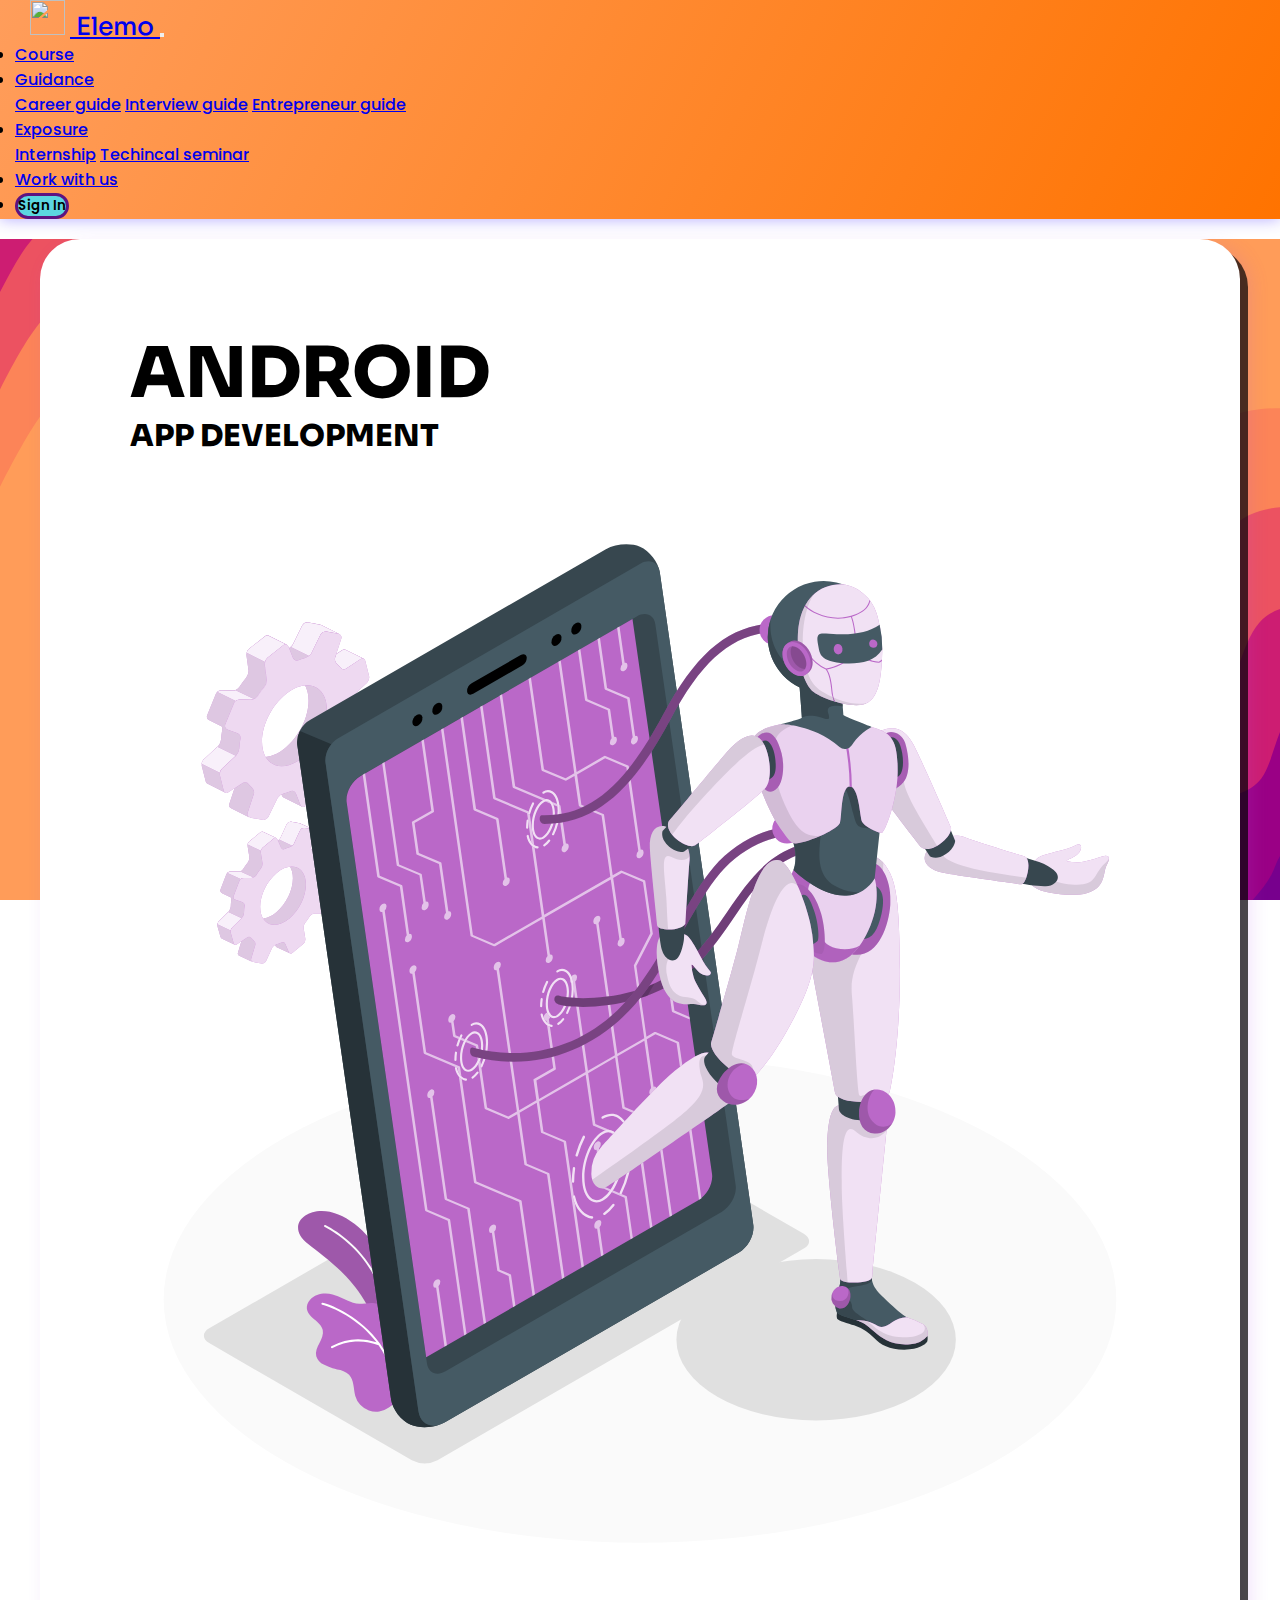
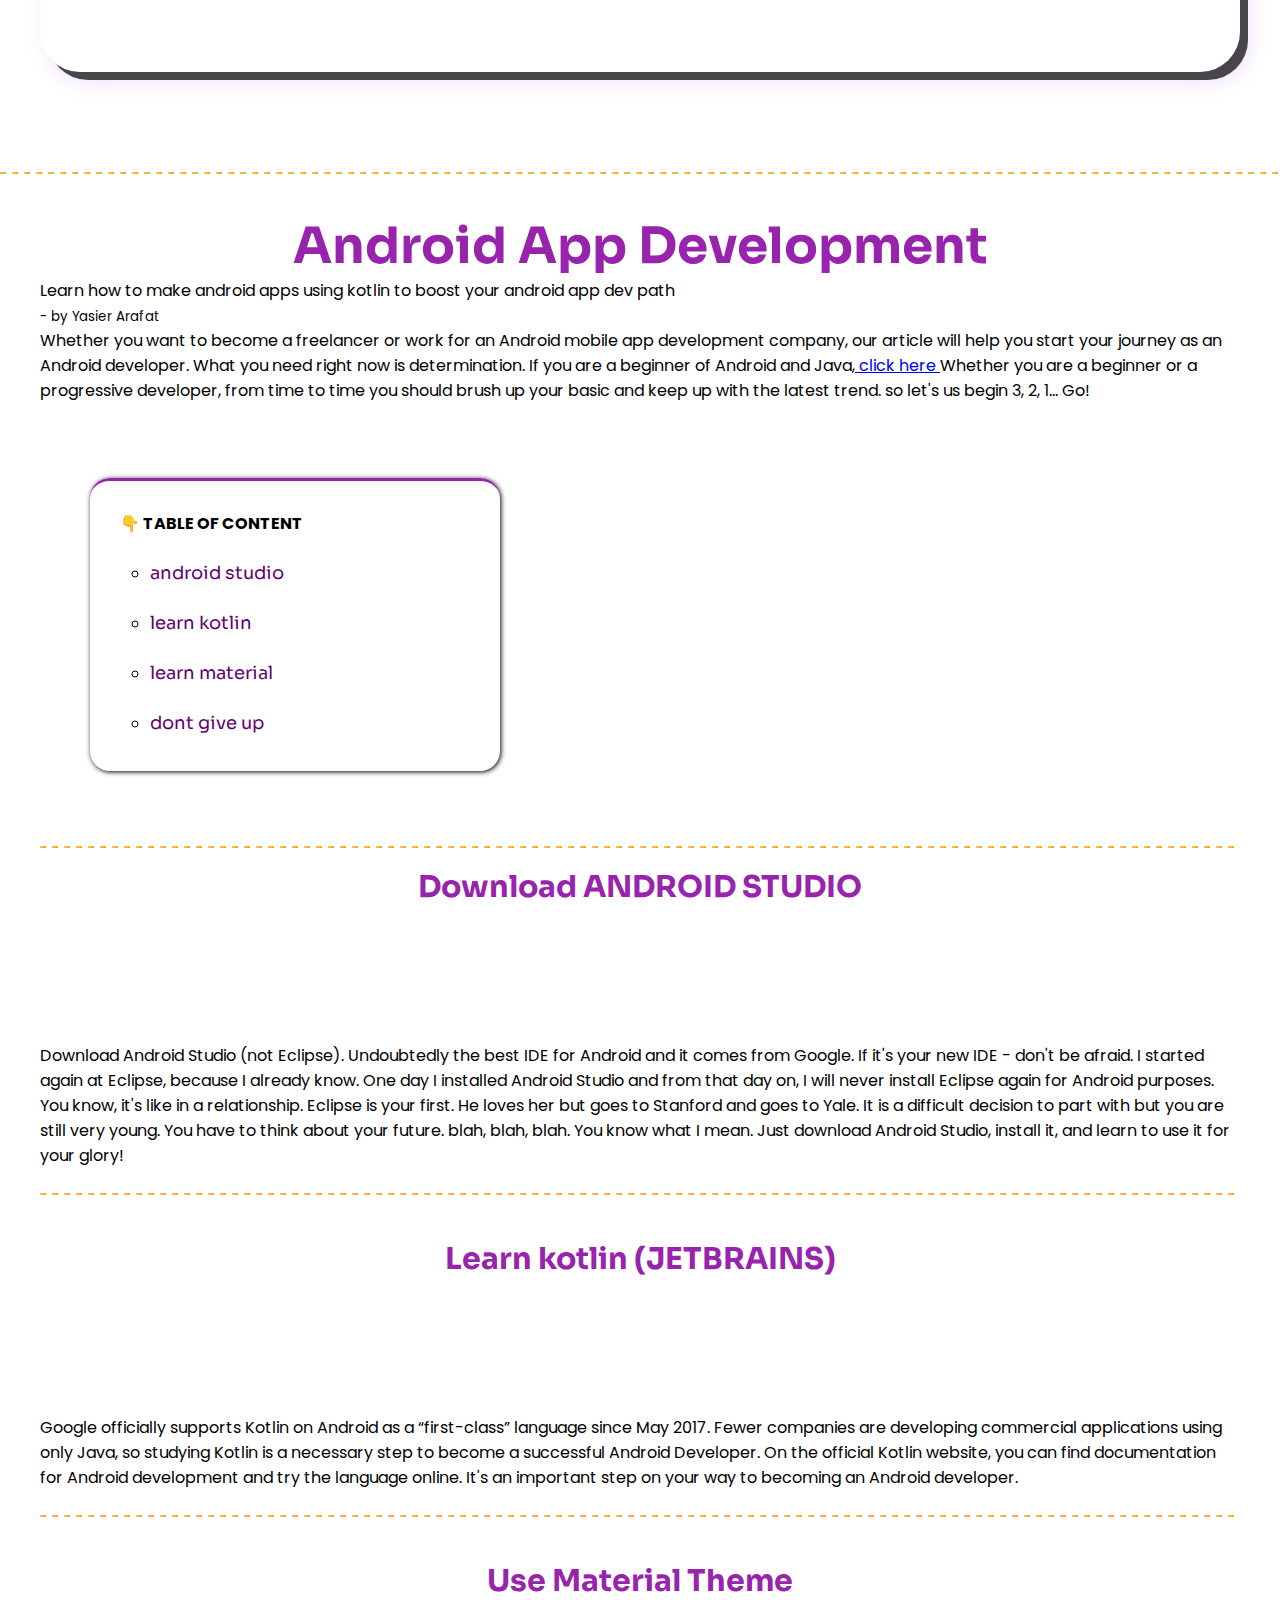
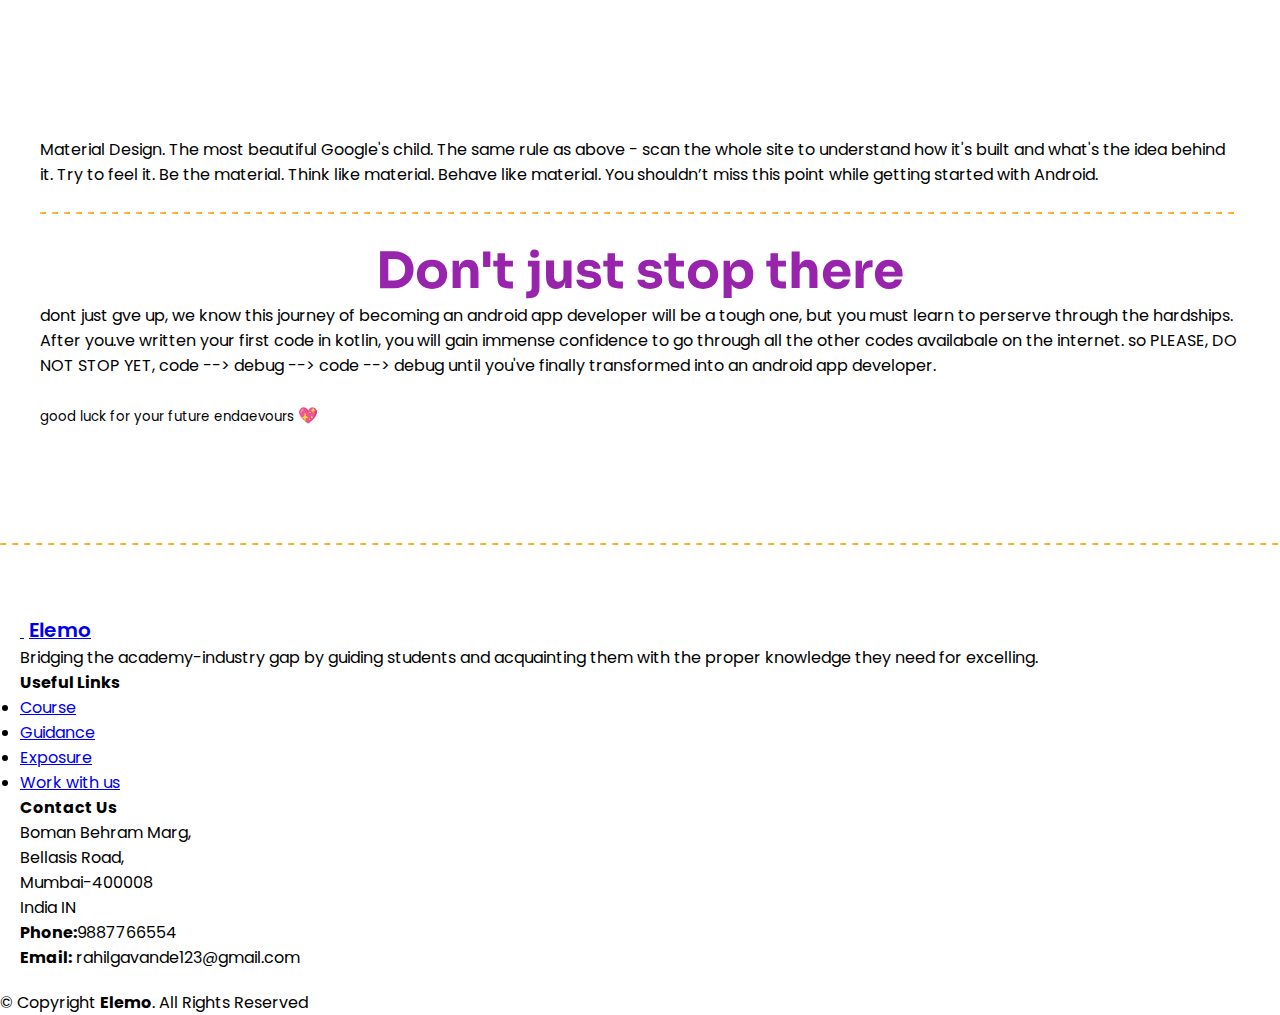
==== commit a140a541: "new" ====
--- a/android-course.html
+++ b/android-course.html
@@ -19,25 +19,25 @@
 
 <body>
 	<nav class="navbar sticky-top navbar-expand-lg navbar-light">
-		<a class="navbar-brand" href="/index.html"><img src="\assets\svg\preferences-options-settings-gear-svgrepo-com.svg" class="logo" alt=""> Elemo </a>
+		<a class="navbar-brand" href="index.html"><img src="assets\svg\preferences-options-settings-gear-svgrepo-com.svg" class="logo" alt=""> Elemo </a>
 		<button class="navbar-toggler" type="button" data-toggle="collapse" data-target="#navbarNavDropdown" aria-controls="navbarNavDropdown" aria-expanded="false" aria-label="Toggle navigation"> <span class="navbar-toggler-icon"></span> </button>
 		<div class="collapse navbar-collapse" id="navbarNavDropdown">
 			<ul class="navbar-nav ml-auto">
 				<li class="nav-item active">
-					<!-- <a class="nav-link" href="#">Home <span class="sr-only">(current)</span></a> --><a class="nav-link" href="/course.html"> Course </a> </li>
+					<!-- <a class="nav-link" href="#">Home <span class="sr-only">(current)</span></a> --><a class="nav-link" href="course.html"> Course </a> </li>
 				<li class="nav-item dropdown"> <a class="nav-link dropdown-toggle" href="#" id="navbarDropdownMenuLink" role="button" data-toggle="dropdown" aria-expanded="false">
                     Guidance
                     </a>
-					<div class="dropdown-menu" aria-labelledby="navbarDropdownMenuLink"> <a class="dropdown-item" href="#">Career guide</a> <a class="dropdown-item" href="/interview.html">Interview guide</a> <a class="dropdown-item" href="#">Entrepreneur guide</a> </div>
+					<div class="dropdown-menu" aria-labelledby="navbarDropdownMenuLink"> <a class="dropdown-item" href="#">Career guide</a> <a class="dropdown-item" href="interview.html">Interview guide</a> <a class="dropdown-item" href="#">Entrepreneur guide</a> </div>
 				</li>
 				<li class="nav-item dropdown"> <a class="nav-link dropdown-toggle" href="#" id="navbarDropdownMenuLink" role="button" data-toggle="dropdown" aria-expanded="false">
                     Exposure
                     </a>
-					<div class="dropdown-menu" aria-labelledby="navbarDropdownMenuLink"> <a class="dropdown-item" href="#">Internship</a> <a class="dropdown-item" href="/seminar.html">Techincal seminar</a> </div>
+					<div class="dropdown-menu" aria-labelledby="navbarDropdownMenuLink"> <a class="dropdown-item" href="#">Internship</a> <a class="dropdown-item" href="seminar.html">Techincal seminar</a> </div>
 				</li>
-				<li class="nav-item"> <a class="nav-link" href="/intern_form.html">Work with us</a> </li>
+				<li class="nav-item"> <a class="nav-link" href="intern_form.html">Work with us</a> </li>
 				<li class="nav-item">
-					<a href="/sig-in.html">
+					<a href="sig-in.html">
 						<button type="button" class="btn">Sign In</button>
 					</a>
 				</li>
@@ -45,7 +45,7 @@
 		</div>
 	</nav>
 	<!-- make it look like a card, add border box in h1,h3 and another one in the whole section , give it some shadow -->
-	<section class=" d-flex align-items-center sec1">
+	<section class=" d-flex align-items-center sec1" style="background-image: url(blob-scene-haikei.svg);">
 		<div class="container">
 			<div class="row">
 				<div class="col-lg-6 d-flex flex-column justify-content-center">
@@ -566,7 +566,7 @@
 		<!-- 1st list -->
 		<div id="id-1" class="container article ">
 			<div class="row">
-				<h3 class="heading-nest"><a href=""> Download ANDROID STUDIO </a></h3> <img src="\assets\img\courses\anddroid studio.png" alt="" class="img-fluid article-img">
+				<h3 class="heading-nest"><a href=""> Download ANDROID STUDIO </a></h3> <img src="assets\img\courses\anddroid studio.png" alt="" class="img-fluid article-img">
 				<p class="article-2"> Download Android Studio (not Eclipse). Undoubtedly the best IDE for Android and it comes from Google. If it's your new IDE - don't be afraid. I started again at Eclipse, because I already know. One day I installed Android Studio and from that day on, I will never install Eclipse again for Android purposes. You know, it's like in a relationship. Eclipse is your first. He loves her but goes to Stanford and goes to Yale. It is a difficult decision to part with but you are still very young. You have to think about your future. blah, blah, blah. You know what I mean. Just download Android Studio, install it, and learn to use it for your glory! </p>
 			</div>
 		</div>
@@ -576,7 +576,7 @@
 		<!-- 2nd list-->
 		<div id="id-2" class="container article ">
 			<div class="row">
-				<h3 class="heading-nest"> <a href=""> Learn kotlin (JETBRAINS) </a></h3> <img src="\assets\img\courses\kotlin-1.png" alt="" class="img-fluid article-img">
+				<h3 class="heading-nest"> <a href=""> Learn kotlin (JETBRAINS) </a></h3> <img src="assets\img\courses\kotlin-1.png" alt="" class="img-fluid article-img">
 				<p class="article-2"> Google officially supports Kotlin on Android as a “first-class” language since May 2017. Fewer companies are developing commercial applications using only Java, so studying Kotlin is a necessary step to become a successful Android Developer. On the official Kotlin website, you can find documentation for Android development and try the language online. It's an important step on your way to becoming an Android developer. </p>
 			</div>
 		</div>
@@ -586,7 +586,7 @@
 		<!-- 3rd list-->
 		<div id="id-3" class="container article ">
 			<div class="row">
-				<h3 class="heading-nest"><a href=""> Use Material Theme </a></h3> <img src="\assets\img\courses\material.png" alt="" class="img-fluid article-img">
+				<h3 class="heading-nest"><a href=""> Use Material Theme </a></h3> <img src="assets\img\courses\material.png" alt="" class="img-fluid article-img">
 				<p class="article-2"> Material Design. The most beautiful Google's child. The same rule as above - scan the whole site to understand how it's built and what's the idea behind it. Try to feel it. Be the material. Think like material. Behave like material. You shouldn’t miss this point while getting started with Android.</p>
 			</div>
 		</div>
@@ -614,7 +614,7 @@
 						<br> <small class="text-reset text-right"> good luck for your future endaevours </small> &#128150;
 						<br>
 						<br> </div>
-				<div class="col-lg-6 hero-img"> <img src="\assets\img\courses\course-android3.png" class="img-fluid" alt=""> </div>
+				<div class="col-lg-6 hero-img"> <img src="assets\img\courses\course-android3.png" class="img-fluid" alt=""> </div>
 			</div>
 		</div>
 	</section>
@@ -622,70 +622,7 @@
 	<hr>
 	<br>
 	<br>
-	<!-- ======= Contact Section ======= -->
-	<section id="contact" class="contact">
-		<div class="container" data-aos="fade-up">
-			<header class="text-center section-header">
-				<h2>Contact</h2>
-				<p>Contact Us</p>
-			</header>
-			<div class="row gy-4">
-				<div class="col-lg-6">
-					<div class="row gy-4">
-						<div class="col-md-6">
-							<div class="info-box"> <i class="bi bi-geo-alt"></i>
-								<h3>Address</h3>
-								<p>Boman Behram Marg,
-									<br> Bellasis Road,
-									<br>Mumbai-400008</p>
-							</div>
-						</div>
-						<div class="col-md-6">
-							<div class="info-box"> <i class="bi bi-telephone"></i>
-								<h3>Call Us</h3>
-								<p>9812233445
-									<br>9765431208</p>
-							</div>
-						</div>
-						<div class="col-md-6">
-							<div class="info-box"> <i class="bi bi-envelope"></i>
-								<h3>Email Us</h3>
-								<p>rahilgavande123@gmail.com
-									<br>nihal765@gmail.com</p>
-							</div>
-						</div>
-						<div class="col-md-6">
-							<div class="info-box"> <i class="bi bi-clock"></i>
-								<h3>Open Hours</h3>
-								<p>Monday - Friday
-									<br>9:00AM - 05:00PM</p>
-							</div>
-						</div>
-					</div>
-				</div>
-				<div class="col-lg-6">
-					<form action="#" method="post" class="php-email-form">
-						<div class="row gy-4">
-							<div class="col-md-6">
-								<input type="text" name="name" class="form-control" placeholder="Your Name" required> </div>
-							<div class="col-md-6 ">
-								<input type="email" class="form-control" name="email" placeholder="Your Email" required> </div>
-							<div class="col-md-12">
-								<input type="text" class="form-control" name="subject" placeholder="Subject" required> </div>
-							<div class="col-md-12">
-								<textarea class="form-control" name="message" rows="6" placeholder="Message" required></textarea>
-							</div>
-							<div class="text-center col-md-12  text-center">
-								<button type="submit">Send Message</button>
-							</div>
-						</div>
-					</form>
-				</div>
-			</div>
-		</div>
-	</section>
-	<!-- End Contact Section -->
-	<hr />
+	
 	<!-- ======= Footer ======= -->
 	<footer id="footer" class="footer">
 		<div class="footer-top">
--- a/assets/css/course-all.css
+++ b/assets/css/course-all.css
@@ -0,0 +1,255 @@
+@import url('https://fonts.googleapis.com/css2?family=Sora:wght@100;200;300;400;403;433;500;567;600;611;694;700;747;781;800&display=swap');
+
+@import url('https://fonts.googleapis.com/css2?family=Poppins:ital,wght@0,100;0,200;0,300;0,400;0,500;0,600;0,700;0,800;0,900;1,100;1,200;1,300;1,400;1,500;1,600;1,700;1,800;1,900&display=swap');
+
+* {
+	font-family: 'Poppins', sans-serif;
+	margin: 0px;
+	padding: 0px;
+}
+/* hr */
+
+hr {
+	border: none;
+	height: 2px;
+	background: #000;
+	background: repeating-linear-gradient(90deg,rgb(255, 189, 102),rgb(252, 164, 0) 6px,transparent 6px,transparent 12px);
+}
+
+h1.headings {
+	font-family: 'Sora', sans-serif;
+	font-size: 70px;
+	font-weight: 900;
+	text-align: left;
+	padding: 30px 20px 0px 30px;
+	margin: 0px;
+    /* font-variant-caps: all-petite-caps; */;
+}
+
+h3.headings {
+	font-family: 'Sora', sans-serif;
+	font-size: 30px;
+	font-weight: 800;
+	text-align: left;
+	padding: 0px 20px 5px 30px;
+}
+
+nav.navbar {
+	font-family: 'Poppins', sans-serif;
+	font-size: 16px;
+	font-weight: 500;
+	background-image: linear-gradient(-243deg, #ff9d5b, #ff7300);
+	box-shadow: 0px 0px 15px 0 rgba(59, 37, 255, 0.4);
+	margin-bottom: 20px;
+}
+
+.nav-link {
+	font-size: 16px;
+}
+
+a.navbar-brand {
+	size: 20px;
+	font-family: 'Sora', sans-serif;
+	font-weight: 600;
+	font-weight: 500;
+	margin-left: 30px;
+	white-space: normal;
+	font-size: 25px;
+}
+
+.logo {
+	width: 35px;
+	height: 35px;
+	margin: 0px;
+	justify-content: center;
+	margin-right: 5px;
+}
+
+.nav-item {
+	margin-left: 15px;
+	margin-right: 15px;
+}
+
+.btn {
+	border-radius: 45px;
+	border: 3px solid #5e1381;
+	background-color: #5cd7e0;
+	font-weight: 600;
+}
+
+.main {
+	padding: 40px;
+	margin: 10px;
+}
+
+.sec1 {
+	background-image: url("assets/img/courses/blob-scene-haikei.svg");
+	background-repeat: no-repeat;
+  /* background-attachment: fixed; */
+	background-size: cover;
+	margin-bottom: 50px;
+	background-attachment: fixed;
+	margin-top: -20px;
+}
+
+.sec1 .row {
+	margin-top: 20px;
+	padding: 60px;
+	padding-bottom: 100px;
+	margin: 40px;
+	border: 0px solid #000;
+	background-color: #fff;
+	border-radius: 40px;
+	box-shadow: 8px 8px rgba(0,0,0,0.7),
+              8.1px 8.1px 20px rgba(172, 86, 230, 0.2);
+              /* 16.5px 16.5px #fff;
+} */;
+}
+
+.content {
+  /* justify-content: center; */
+  /* display: grid; */
+	border: 0px solid #ff7300;
+	padding: 30px 30px 10px 30px;
+	margin: 50px;
+	border-radius: 20px;
+	box-shadow: 1px 1px 5px #000;
+	border-top: 3.5px solid #9823ac;
+	max-width: 350px;
+	max-height: 320px;
+	list-style-type: none;
+}
+
+.content ul {
+	text-decoration: center;
+	list-style-type: circle;
+	text-align: left;
+	padding-left: 30px;
+}
+
+.content ul li a {
+	text-decoration: none;
+	color: #620073;
+	font-size: large;
+	font-weight: 400;
+	font-family: 'Sora', sans-serif;
+}
+
+/* article */
+
+.headings-1 {
+	font-family: 'Sora', sans-serif;
+	font-size: 50px;
+	text-align: center;
+	color: #9823ac;
+}
+
+.heading-nest a {
+	font-family: 'Sora', sans-serif;
+	text-align: center;
+	text-decoration: none;
+	color: #9823ac;
+}
+
+.author {
+	text-align: center;
+}
+
+p.big {
+	text-align: left;
+}
+
+.article-img {
+	margin-top: 50px;
+}
+
+.big {
+	text-align: center;
+}
+
+.heading-nest {
+	font-family: 'Sora', sans-serif;
+	font-size: 30px;
+	text-align: center;
+	margin: 20px;
+}
+
+/* .article {
+  padding: 10px 10px 10px 10px;
+  margin: 30px 30px 30px 30px;
+} */
+
+.all {
+	padding: 20px;
+	margin: 20px;
+}
+
+.article-img {
+	max-height: 600px;
+	padding: 30px 20px 30px 0px;
+	margin: 20px 20px 30px 0px;
+}
+
+
+
+/* contact */
+
+
+
+/* contact */
+.contact .info-box {
+	text-align: center;
+	padding: 20px 0 30px 0;
+	background: #fff;
+}
+
+.contact .info-box i {
+	font-size: 32px;
+	border-radius: 50%;
+	padding: 8px;
+}
+
+.contact .info-box h3 {
+	font-size: 20px;
+	font-weight: 700;
+	margin: 10px 0;
+}
+
+.contact .info-box p {
+	padding: 0;
+	line-height: 24px;
+	font-size: 14px;
+	margin-bottom: 0;
+}
+
+.contact .php-email-form {
+	padding: 30px 10px 10px 10px;
+	margin: 20px 20px 20px 20px;
+	background: #fff;
+}
+
+div .gy-4 {
+	padding: 20px 20px 20px 20px;
+}
+
+.contact .php-email-form input, .contact .php-email-form textarea {
+	border-radius: 5px;
+	box-shadow: none;
+	font-size: 14px;
+}
+
+.contact .php-email-form button[type=submit] {
+	background: #5DC6D1;
+	border: 3px solid #621475;
+	padding: 10px 24px;
+	margin: 10px 10px 10px 10px;
+	color: #000;
+	transition: 0.4s;
+	border-radius: 35px;
+}
+
+.contact .php-email-form button[type=submit]:hover {
+	background: linear-gradient(-243deg, #ff9d5b, #ff7300);
+	box-shadow: 1px solid black;
+	border: 3px solid #ff9d5b;
+}